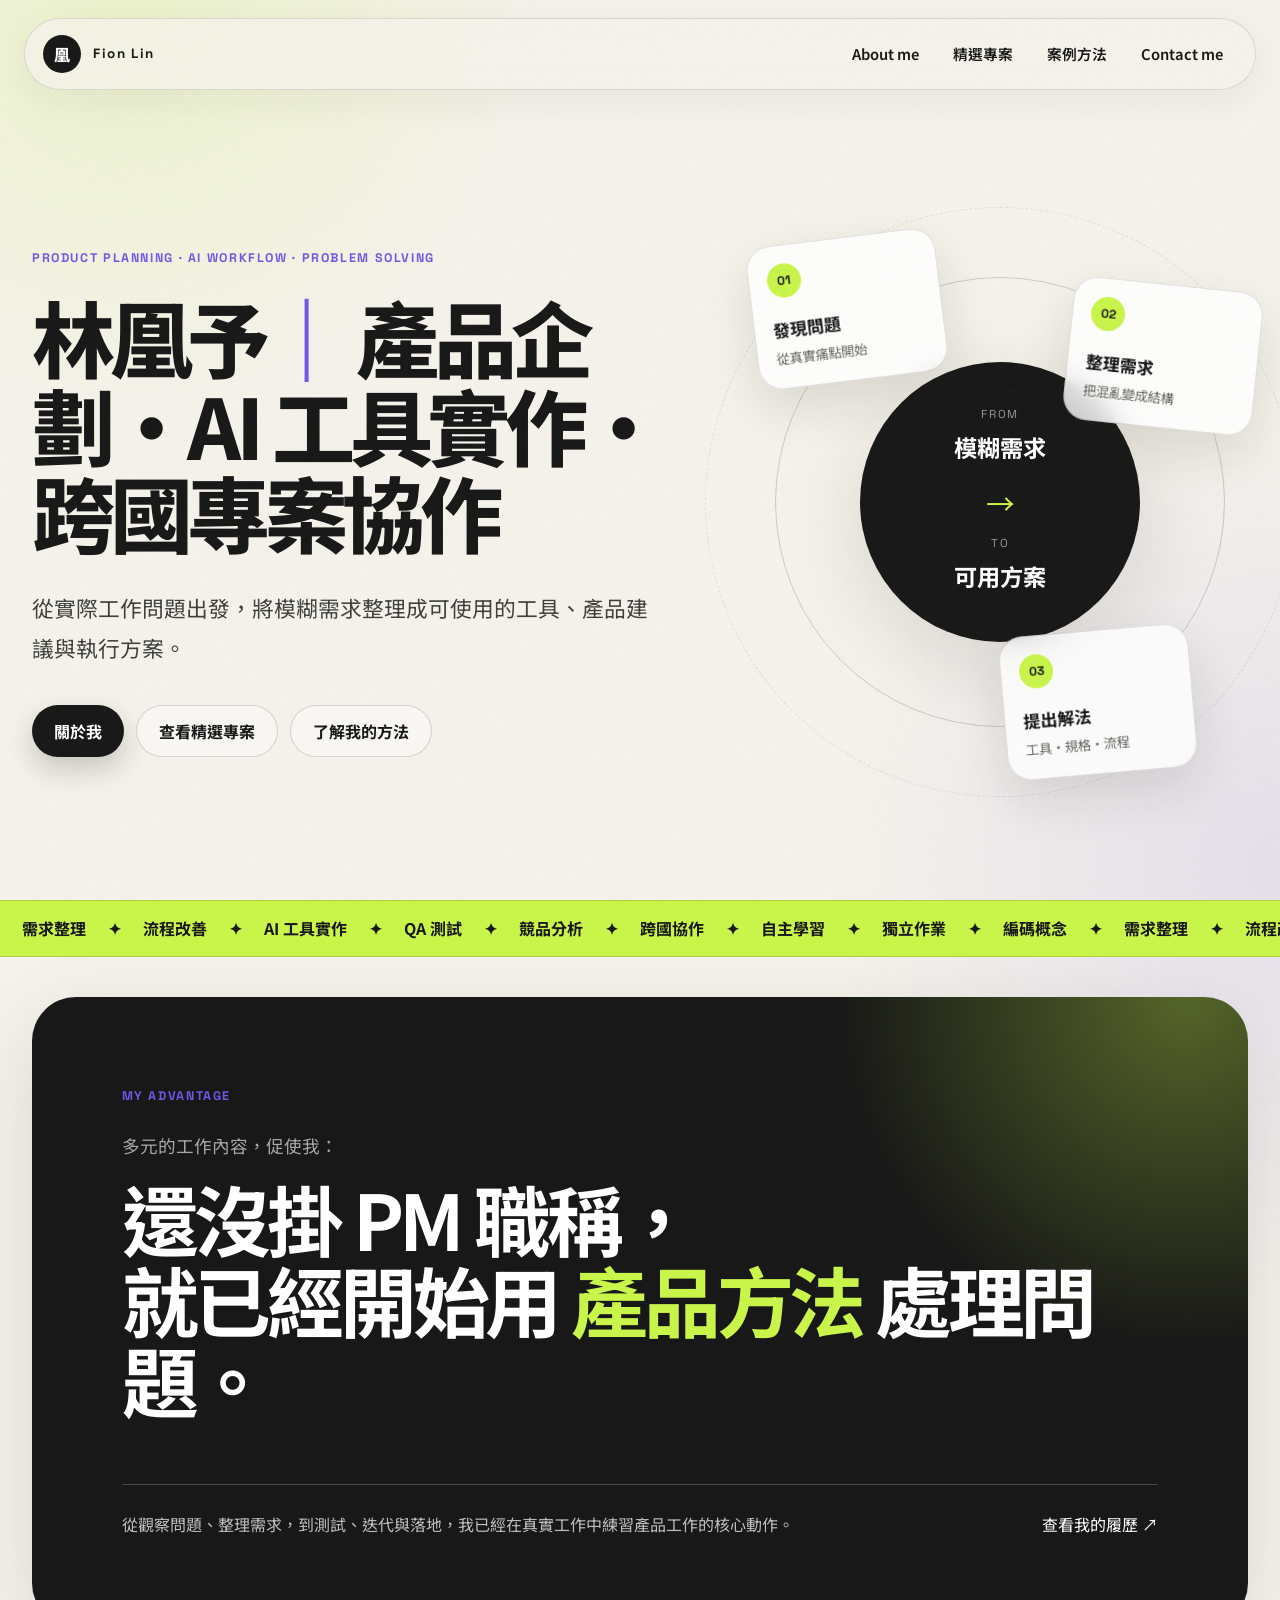
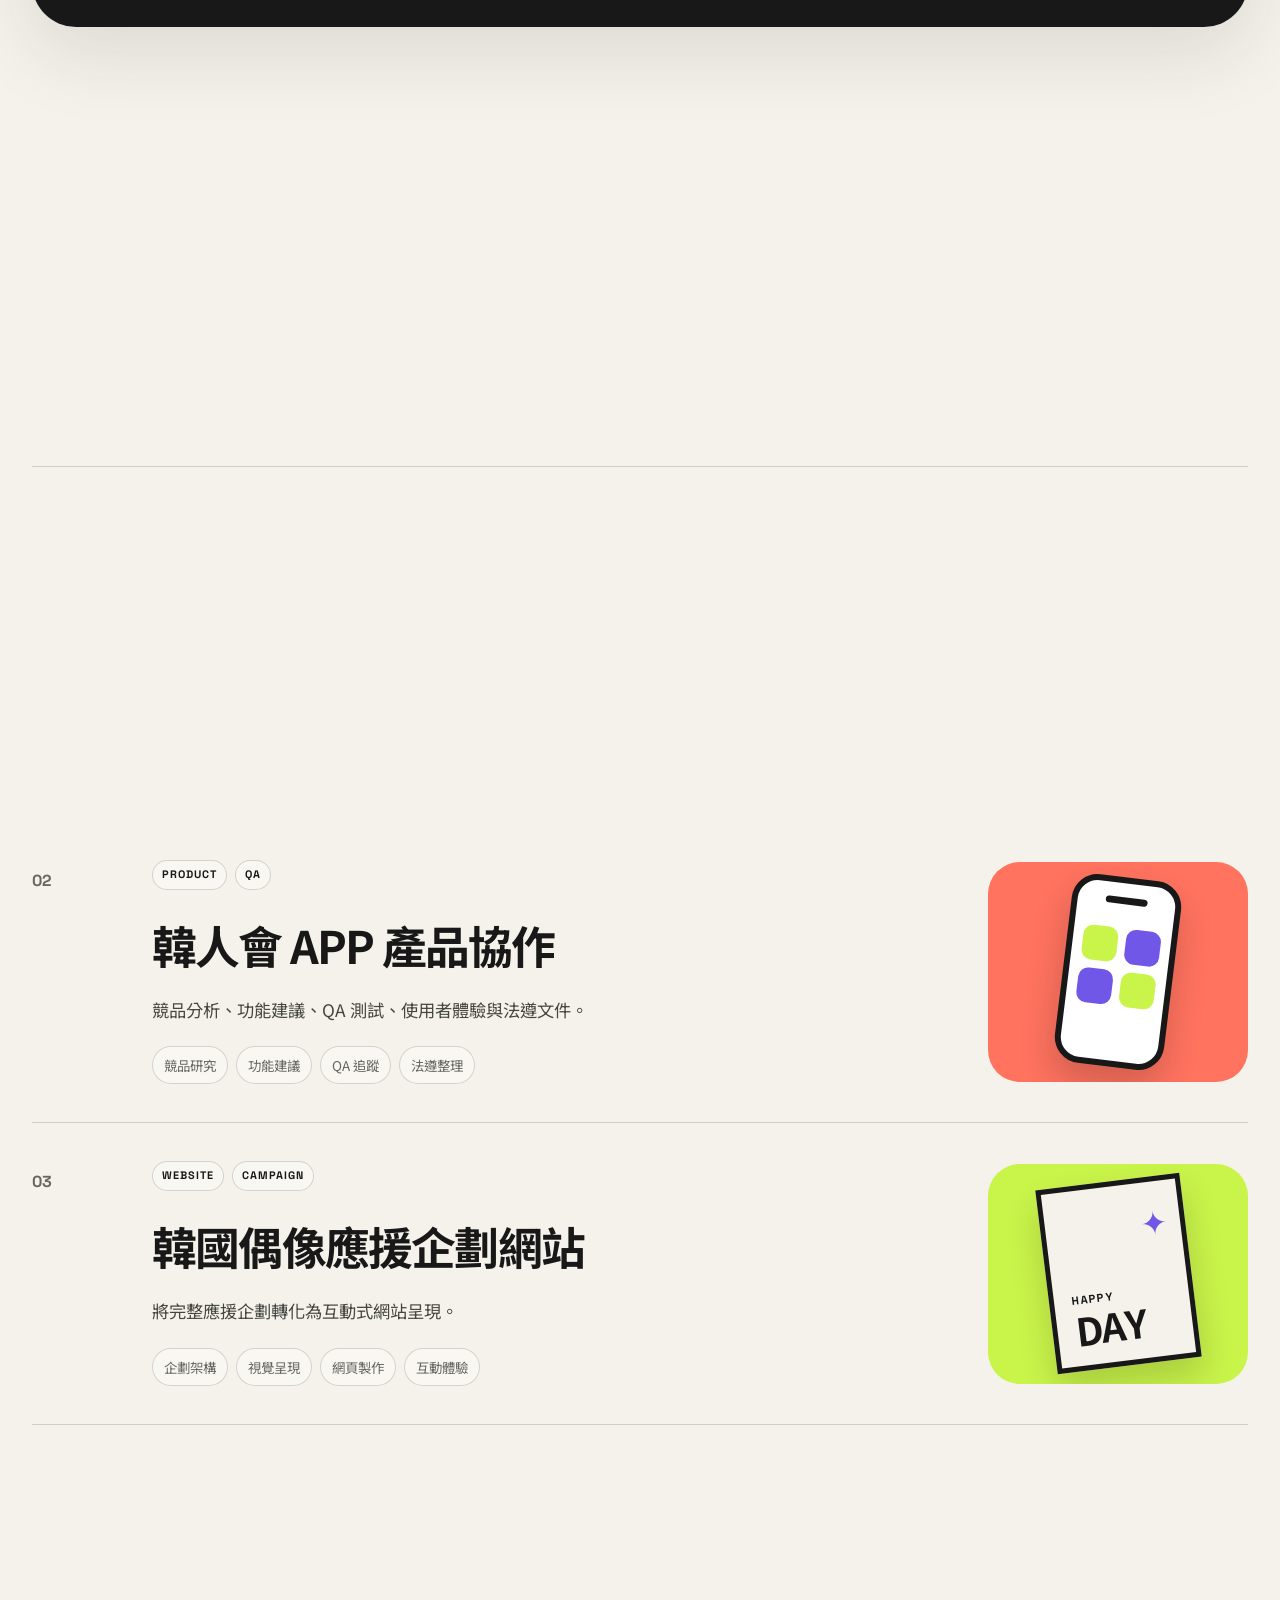
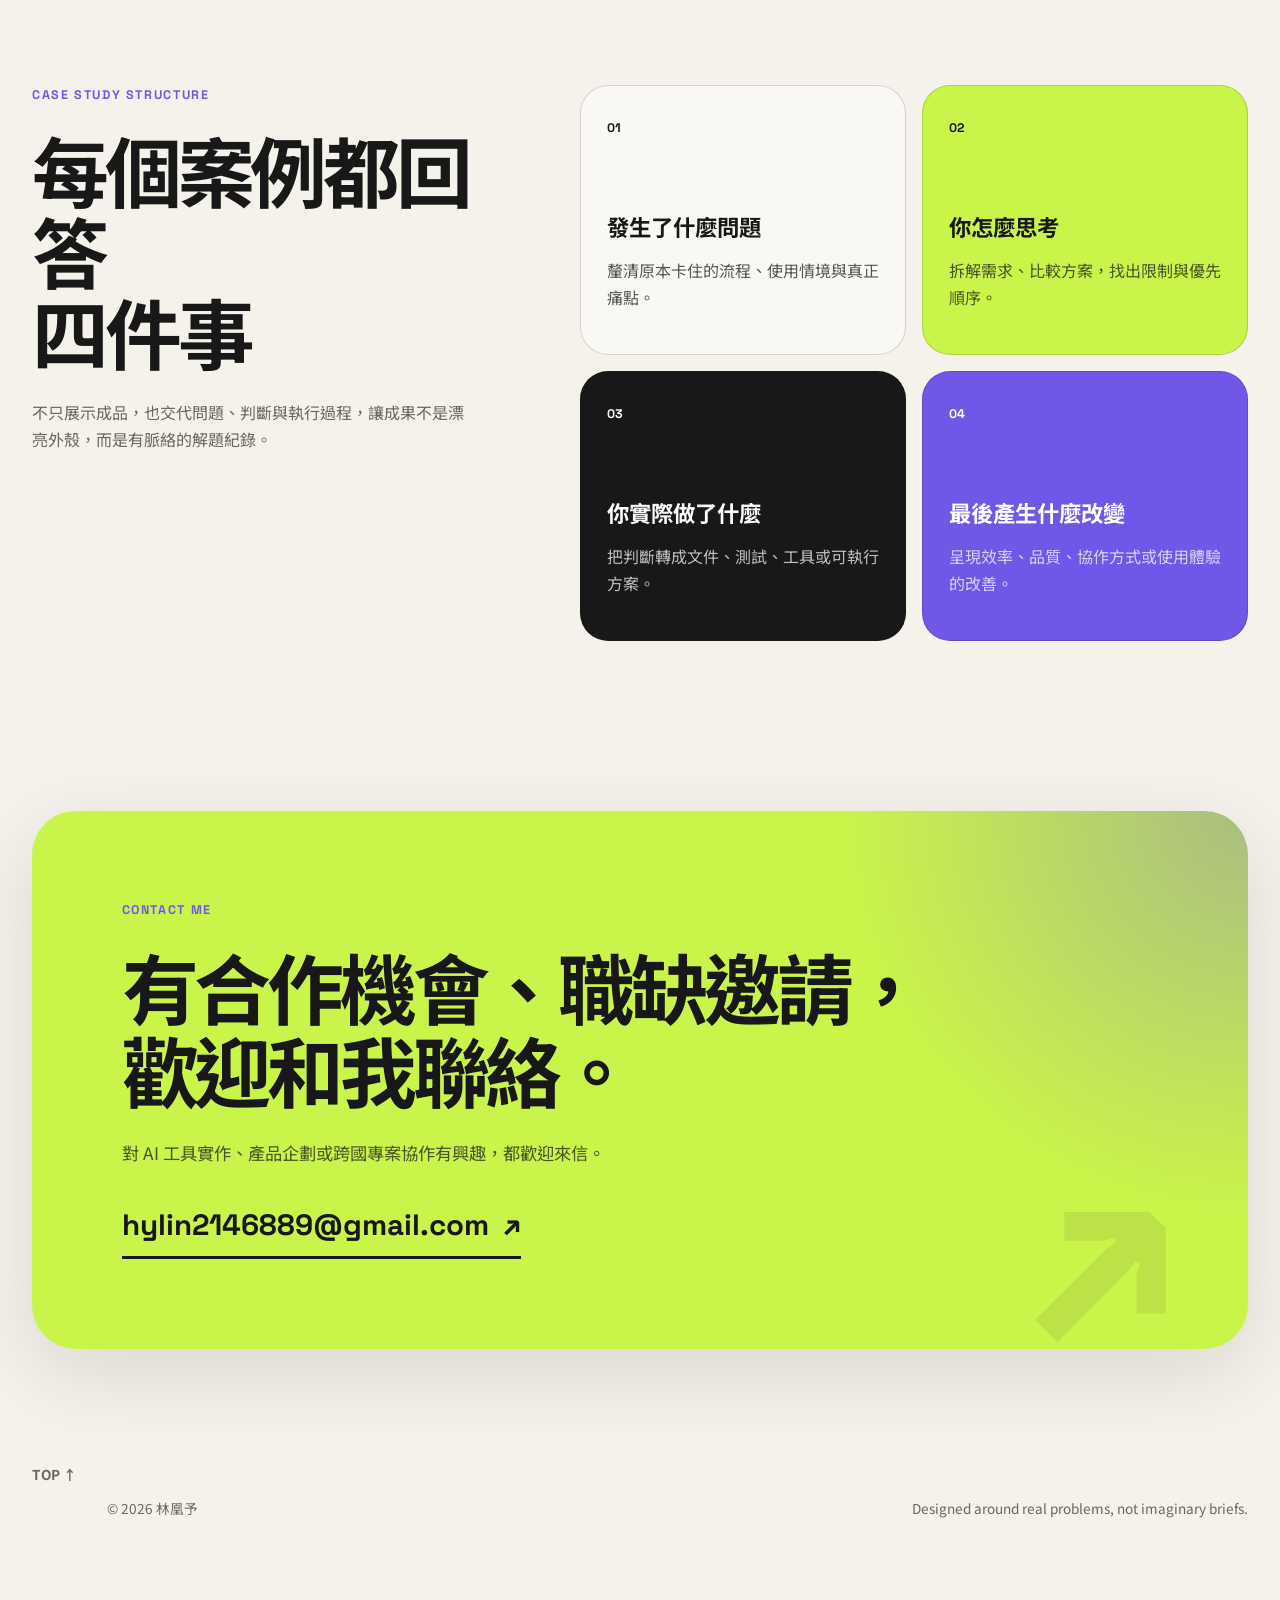
==== index.html @ badfd108 "Update index.html debug" ====
<!DOCTYPE html>
<html lang="zh-Hant">
<head>
  <meta charset="UTF-8" />
  <meta name="viewport" content="width=device-width, initial-scale=1.0" />
  <meta name="description" content="林凰予的產品企劃、AI 工具實作與跨國專案協作作品集。" />
  <title>林凰予｜產品企劃・AI 工具實作・跨國專案協作</title>
  <link rel="preconnect" href="https://fonts.googleapis.com">
  <link rel="preconnect" href="https://fonts.gstatic.com" crossorigin>
  <link href="https://fonts.googleapis.com/css2?family=Noto+Sans+TC:wght@400;500;600;700;800&family=Space+Grotesk:wght@500;600;700&display=swap" rel="stylesheet">
  <link rel="stylesheet" href="styles.css" />
</head>
<body>
  <div class="noise" aria-hidden="true"></div>

  <header class="site-header">
    <a class="brand" href="#top" aria-label="回到首頁">
      <span class="brand-mark">凰</span>
      <span class="brand-name">Fion Lin</span>
    </a>

    <button class="menu-toggle" type="button" aria-label="開啟導覽選單" aria-expanded="false">
      <span></span>
      <span></span>
    </button>

    <nav class="site-nav" aria-label="主要導覽">
      <a href="#introduce">About me</a>
      <a href="#projects">精選專案</a>
      <a href="#method">案例方法</a>
      <a href="#contact">Contact me</a>
  
    </nav>
  </header>

  <main id="top">
    <section class="hero">
      <div class="hero-copy">
        <p class="eyebrow">PRODUCT PLANNING · AI WORKFLOW · PROBLEM SOLVING</p>

        <h1>
          林凰予<span class="slash">｜</span><br class="mobile-break">
          產品企劃・AI 工具實作・<br>
          跨國專案協作
        </h1>

        <p class="hero-lead">
          從實際工作問題出發，將模糊需求整理成可使用的工具、產品建議與執行方案。
        </p>

        <div class="hero-actions">
          <a class="button button-primary" href="#introduce">關於我</a>
          <a class="button button-ghost" href="#projects">查看精選專案</a>
          <a class="button button-ghost" href="#method">了解我的方法</a>
        </div>
      </div>

      <div class="hero-visual" aria-hidden="true">
        <div class="orbit orbit-one"></div>
        <div class="orbit orbit-two"></div>

        <div class="floating-card card-problem">
          <span class="card-index">01</span>
          <strong>發現問題</strong>
          <small>從真實痛點開始</small>
        </div>

        <div class="floating-card card-clarify">
          <span class="card-index">02</span>
          <strong>整理需求</strong>
          <small>把混亂變成結構</small>
        </div>

        <div class="floating-card card-build">
          <span class="card-index">03</span>
          <strong>提出解法</strong>
          <small>工具・規格・流程</small>
        </div>

        <div class="visual-core">
          <span>FROM</span>
          <b>模糊需求</b>
          <i>→</i>
          <span>TO</span>
          <b>可用方案</b>
        </div>
      </div>
    </section>

    <section class="marquee" aria-label="能力標籤">
      <div class="marquee-track">
        <span>需求整理</span><i>✦</i>
        <span>流程改善</span><i>✦</i>
        <span>AI 工具實作</span><i>✦</i>
        <span>QA 測試</span><i>✦</i>
        <span>競品分析</span><i>✦</i>
        <span>跨國協作</span><i>✦</i>
        <span>自主學習</span><i>✦</i>
        <span>獨立作業</span><i>✦</i>
        <span>編碼概念</span><i>✦</i>
        <span>需求整理</span><i>✦</i>
        <span>流程改善</span><i>✦</i>
        <span>AI 工具實作</span><i>✦</i>
        <span>QA 測試</span><i>✦</i>
        <span>競品分析</span><i>✦</i>
        <span>跨國協作</span><i>✦</i>
        <span>自主學習</span><i>✦</i>
        <span>獨立作業</span><i>✦</i>
        <span>AI 協作開發</span><i>✦</i>
      </div>
    </section>


    <section class="section strength-section" id="introduce">
      <div class="strength-card">
        <p class="eyebrow">MY ADVANTAGE</p>
        <p class="strength-kicker">多元的工作內容，促使我：</p>
        <h2>
          還沒掛 PM 職稱，<br>
          就已經開始用
          <span>產品方法</span>
          處理問題。
        </h2>

        <div class="strength-footer">
          <p>
            從觀察問題、整理需求，到測試、迭代與落地，我已經在真實工作中練習產品工作的核心動作。
          </p>

<a class="resume-link" href="resume.html">
  查看我的履歷 ↗
</a>
          
        </div>
      </div>
    </section>
  </main>

    
    <section class="section projects-section" id="projects">
      <div class="section-heading">
        <div>
          <p class="eyebrow">SELECTED PROJECTS</p>
          <h2>精選專案</h2>
        </div>
        <p class="section-intro">
          三個專案，分別從工作流程、產品協作與企劃呈現切入。
        </p>
      </div>

      <div class="project-list">
        <article class="project-card">
          <div class="project-number">01</div>
          <div class="project-content">
            <div class="project-labels">
              <span>AI TOOL</span>
              <span>WORKFLOW</span>
            </div>
            <h3>AI 名片管家</h3>
            <p>從每日名片建檔痛點出發，製作批次輸入與資料下載工具。</p>
            <div class="project-details">
              <span>多語欄位整理</span>
              <span>批次輸入</span>
              <span>CSV 下載</span>
              <span>操作流程優化</span>
            </div>

            <a class="project-case-link" href="project-ai-business-card.html">
  查看完整案例 ↗
</a>
            
          </div>
          <div class="project-icon" aria-hidden="true">
            <div class="mini-table">
              <span></span><span></span><span></span>
              <b></b><b></b><b></b>
              <b></b><b></b><b></b>
            </div>
          </div>
        </article>

        <article class="project-card">
          <div class="project-number">02</div>
          <div class="project-content">
            <div class="project-labels">
              <span>PRODUCT</span>
              <span>QA</span>
            </div>
            <h3>韓人會 APP 產品協作</h3>
            <p>競品分析、功能建議、QA 測試、使用者體驗與法遵文件。</p>
            <div class="project-details">
              <span>競品研究</span>
              <span>功能建議</span>
              <span>QA 追蹤</span>
              <span>法遵整理</span>
            </div>
          </div>
          <div class="project-icon phone-icon" aria-hidden="true">
            <div class="phone-shell">
              <div class="phone-notch"></div>
              <div class="phone-grid">
                <i></i><i></i><i></i><i></i>
              </div>
            </div>
          </div>
        </article>

        <article class="project-card">
          <div class="project-number">03</div>
          <div class="project-content">
            <div class="project-labels">
              <span>WEBSITE</span>
              <span>CAMPAIGN</span>
            </div>
            <h3>韓國偶像應援企劃網站</h3>
            <p>將完整應援企劃轉化為互動式網站呈現。</p>
            <div class="project-details">
              <span>企劃架構</span>
              <span>視覺呈現</span>
              <span>網頁製作</span>
              <span>互動體驗</span>
            </div>
          </div>
          <div class="project-icon poster-icon" aria-hidden="true">
            <div class="poster">
              <span>HAPPY</span>
              <strong>DAY</strong>
              <i>✦</i>
            </div>
          </div>
        </article>
      </div>
    </section>

    <section class="section method-section" id="method">
      <div class="method-copy">
        <p class="eyebrow">CASE STUDY STRUCTURE</p>
        <h2>每個案例都回答<br>四件事</h2>
        <p>
          不只展示成品，也交代問題、判斷與執行過程，讓成果不是漂亮外殼，而是有脈絡的解題紀錄。
        </p>
      </div>

      <ol class="method-grid">
        <li>
          <span>01</span>
          <h3>發生了什麼問題</h3>
          <p>釐清原本卡住的流程、使用情境與真正痛點。</p>
        </li>
        <li>
          <span>02</span>
          <h3>你怎麼思考</h3>
          <p>拆解需求、比較方案，找出限制與優先順序。</p>
        </li>
        <li>
          <span>03</span>
          <h3>你實際做了什麼</h3>
          <p>把判斷轉成文件、測試、工具或可執行方案。</p>
        </li>
        <li>
          <span>04</span>
          <h3>最後產生什麼改變</h3>
          <p>呈現效率、品質、協作方式或使用體驗的改善。</p>
        </li>
      </ol>
      
    </section>

    <section class="section contact-section" id="contact">
      <div class="contact-card">
        <p class="eyebrow">CONTACT ME</p>

        <h2>
          有合作機會、職缺邀請，<br>
          歡迎和我聯絡。
        </h2>

        <p class="contact-text">
          對 AI 工具實作、產品企劃或跨國專案協作有興趣，都歡迎來信。
        </p>

        <a
          class="contact-mail"
          href="mailto:hylin2146889@gmail.com?subject=作品集聯絡｜林凰予"
        >
          hylin2146889@gmail.com
          <span>↗</span>
        </a>
      </div>
    </section>

  <footer>
      
       <a href="#top" class="back-top">TOP ↑</a>
      
    </section>

  <footer>
    <span>© 2026 林凰予</span>
    <span>Designed around real problems, not imaginary briefs.</span>
  </footer>

  <script src="script.js"></script>
</body>
</html>
---- styles.css ----
:root {
  --ink: #171817;
  --paper: #f5f2eb;
  --paper-strong: #ece7dd;
  --lime: #c9f44a;
  --violet: #7157e8;
  --coral: #ff735f;
  --line: rgba(23, 24, 23, 0.16);
  --muted: #666760;
  --shadow: 0 24px 80px rgba(34, 30, 22, 0.12);
}

* {
  box-sizing: border-box;
}

html {
  scroll-behavior: smooth;
}

body {
  margin: 0;
  overflow-x: hidden;
  color: var(--ink);
  background:
    radial-gradient(circle at 10% 0%, rgba(201, 244, 74, 0.2), transparent 26rem),
    radial-gradient(circle at 100% 18%, rgba(113, 87, 232, 0.12), transparent 28rem),
    var(--paper);
  font-family: "Noto Sans TC", sans-serif;
  line-height: 1.65;
}

body.menu-open {
  overflow: hidden;
}

a {
  color: inherit;
  text-decoration: none;
}

button {
  color: inherit;
  font: inherit;
}

.noise {
  position: fixed;
  inset: 0;
  z-index: 99;
  pointer-events: none;
  opacity: 0.035;
  background-image: url("data:image/svg+xml,%3Csvg viewBox='0 0 180 180' xmlns='http://www.w3.org/2000/svg'%3E%3Cfilter id='n'%3E%3CfeTurbulence type='fractalNoise' baseFrequency='.9' numOctaves='4' stitchTiles='stitch'/%3E%3C/filter%3E%3Crect width='100%25' height='100%25' filter='url(%23n)' opacity='.7'/%3E%3C/svg%3E");
}

.site-header {
  position: sticky;
  top: 0;
  z-index: 20;
  display: flex;
  align-items: center;
  justify-content: space-between;
  width: min(1380px, calc(100% - 48px));
  margin: 18px auto 0;
  padding: 14px 18px;
  border: 1px solid rgba(23, 24, 23, 0.12);
  border-radius: 999px;
  background: rgba(245, 242, 235, 0.78);
  backdrop-filter: blur(18px);
  box-shadow: 0 10px 40px rgba(35, 31, 22, 0.06);
}

.brand {
  display: flex;
  align-items: center;
  gap: 12px;
}

.brand-mark {
  display: grid;
  width: 38px;
  height: 38px;
  place-items: center;
  border-radius: 50%;
  background: var(--ink);
  color: white;
  font-weight: 800;
}

.brand-name {
  font-family: "Space Grotesk", sans-serif;
  font-size: 0.84rem;
  font-weight: 700;
  letter-spacing: 0.12em;
}

.site-nav {
  display: flex;
  gap: 6px;
}

.site-nav a {
  padding: 9px 14px;
  border-radius: 999px;
  font-size: 0.92rem;
  font-weight: 600;
  transition: 0.25s ease;
}

.site-nav a:hover {
  background: var(--ink);
  color: white;
}

.menu-toggle {
  display: none;
}

.hero {
  display: grid;
  grid-template-columns: minmax(0, 1.12fr) minmax(390px, 0.88fr);
  gap: clamp(48px, 7vw, 120px);
  align-items: center;
  min-height: calc(100vh - 90px);
  width: min(1380px, calc(100% - 64px));
  margin: 0 auto;
  padding: 100px 0 86px;
}

.eyebrow {
  margin: 0 0 24px;
  color: var(--violet);
  font-family: "Space Grotesk", sans-serif;
  font-size: 0.78rem;
  font-weight: 700;
  letter-spacing: 0.13em;
}

.hero h1 {
  max-width: 900px;
  margin: 0;
  font-size: clamp(3.2rem, 6.5vw, 7.4rem);
  font-weight: 800;
  letter-spacing: -0.065em;
  line-height: 1.05;
}

.slash {
  color: var(--violet);
}

.mobile-break {
  display: none;
}

.hero-lead {
  max-width: 760px;
  margin: 34px 0 0;
  color: #3f403d;
  font-size: clamp(1.12rem, 1.7vw, 1.48rem);
  line-height: 1.8;
}

.hero-actions {
  display: flex;
  flex-wrap: wrap;
  gap: 12px;
  margin-top: 38px;
}

.button {
  display: inline-flex;
  align-items: center;
  justify-content: center;
  min-height: 52px;
  padding: 0 22px;
  border-radius: 999px;
  font-weight: 700;
  transition: transform 0.22s ease, box-shadow 0.22s ease, background 0.22s ease;
}

.button:hover {
  transform: translateY(-3px);
}

.button-primary {
  background: var(--ink);
  color: white;
  box-shadow: 0 12px 28px rgba(23, 24, 23, 0.2);
}

.button-ghost {
  border: 1px solid var(--line);
  background: rgba(255, 255, 255, 0.42);
}

.hero-visual {
  position: relative;
  min-height: 590px;
}

.visual-core {
  position: absolute;
  top: 50%;
  left: 50%;
  display: flex;
  flex-direction: column;
  align-items: center;
  justify-content: center;
  width: 280px;
  aspect-ratio: 1;
  padding: 30px;
  border-radius: 50%;
  transform: translate(-50%, -50%);
  background: var(--ink);
  color: white;
  box-shadow: var(--shadow);
  text-align: center;
}

.visual-core span {
  color: rgba(255, 255, 255, 0.55);
  font-family: "Space Grotesk", sans-serif;
  font-size: 0.72rem;
  letter-spacing: 0.14em;
}

.visual-core b {
  margin: 4px 0;
  font-size: 1.45rem;
}

.visual-core i {
  margin: 8px 0;
  color: var(--lime);
  font-size: 1.8rem;
  font-style: normal;
}

.orbit {
  position: absolute;
  top: 50%;
  left: 50%;
  border: 1px solid rgba(23, 24, 23, 0.18);
  border-radius: 50%;
  transform: translate(-50%, -50%);
}

.orbit-one {
  width: 450px;
  height: 450px;
}

.orbit-two {
  width: 590px;
  height: 590px;
  border-style: dashed;
  opacity: 0.55;
}

.floating-card {
  position: absolute;
  z-index: 2;
  width: 190px;
  padding: 18px;
  border: 1px solid rgba(23, 24, 23, 0.12);
  border-radius: 24px;
  background: rgba(255, 255, 255, 0.8);
  backdrop-filter: blur(12px);
  box-shadow: 0 20px 50px rgba(30, 26, 20, 0.12);
  animation: float 5s ease-in-out infinite;
}

.floating-card strong,
.floating-card small {
  display: block;
}

.floating-card strong {
  margin-top: 18px;
  font-size: 1.06rem;
}

.floating-card small {
  margin-top: 4px;
  color: var(--muted);
}

.card-index {
  display: grid;
  width: 34px;
  height: 34px;
  place-items: center;
  border-radius: 50%;
  background: var(--lime);
  font-family: "Space Grotesk", sans-serif;
  font-size: 0.76rem;
  font-weight: 700;
}

.card-problem {
  top: 5%;
  left: 0;
  transform: rotate(-7deg);
}

.card-clarify {
  top: 13%;
  right: -2%;
  transform: rotate(6deg);
  animation-delay: -1.6s;
}

.card-build {
  right: 11%;
  bottom: 4%;
  transform: rotate(-5deg);
  animation-delay: -3.1s;
}

@keyframes float {
  0%, 100% { translate: 0 0; }
  50% { translate: 0 -14px; }
}

.marquee {
  overflow: hidden;
  border-top: 1px solid var(--line);
  border-bottom: 1px solid var(--line);
  background: var(--lime);
}

.marquee-track {
  display: flex;
  width: max-content;
  padding: 14px 0;
  animation: marquee 24s linear infinite;
}

.marquee span,
.marquee i {
  white-space: nowrap;
  font-weight: 700;
}

.marquee span {
  margin: 0 22px;
}

.marquee i {
  font-style: normal;
}

@keyframes marquee {
  to { transform: translateX(-50%); }
}

.section {
  width: min(1380px, calc(100% - 64px));
  margin: 0 auto;
  padding: 130px 0;
}

.section-heading {
  display: flex;
  align-items: end;
  justify-content: space-between;
  gap: 40px;
  margin-bottom: 54px;
}

.section-heading h2,
.method-copy h2,
.strength-card h2 {
  margin: 0;
  font-size: clamp(2.8rem, 6vw, 6rem);
  letter-spacing: -0.055em;
  line-height: 1.05;
}

.section-intro {
  max-width: 480px;
  margin: 0;
  color: var(--muted);
  font-size: 1.05rem;
}

.project-list {
  border-top: 1px solid var(--line);
}

.project-card {
  display: grid;
  grid-template-columns: 90px minmax(0, 1fr) 260px;
  gap: 30px;
  align-items: center;
  min-height: 300px;
  padding: 38px 0;
  border-bottom: 1px solid var(--line);
  transition: padding 0.25s ease;
}

.project-card:hover {
  padding-left: 18px;
  padding-right: 18px;
}

.project-number {
  align-self: start;
  padding-top: 8px;
  color: var(--muted);
  font-family: "Space Grotesk", sans-serif;
  font-weight: 700;
}

.project-labels {
  display: flex;
  flex-wrap: wrap;
  gap: 8px;
  margin-bottom: 18px;
}

.project-labels span,
.project-details span {
  border: 1px solid var(--line);
  border-radius: 999px;
  background: rgba(255, 255, 255, 0.38);
}

.project-labels span {
  padding: 5px 9px;
  font-family: "Space Grotesk", sans-serif;
  font-size: 0.68rem;
  font-weight: 700;
  letter-spacing: 0.09em;
}

.project-content h3 {
  margin: 0;
  font-size: clamp(1.8rem, 3.5vw, 3.4rem);
  letter-spacing: -0.04em;
}

.project-content > p {
  max-width: 720px;
  margin: 14px 0 22px;
  color: #454642;
  font-size: 1.08rem;
}

.project-details {
  display: flex;
  flex-wrap: wrap;
  gap: 8px;
}

.project-details span {
  padding: 7px 11px;
  color: var(--muted);
  font-size: 0.84rem;
}

.project-icon {
  display: grid;
  min-height: 220px;
  place-items: center;
  overflow: hidden;
  border-radius: 32px;
  background: var(--violet);
}

.mini-table {
  display: grid;
  grid-template-columns: 0.8fr 1.3fr 1fr;
  gap: 8px;
  width: 78%;
  padding: 18px;
  border-radius: 18px;
  background: white;
  transform: rotate(-5deg);
  box-shadow: 0 18px 35px rgba(0, 0, 0, 0.18);
}

.mini-table span,
.mini-table b {
  display: block;
  height: 13px;
  border-radius: 999px;
}

.mini-table span {
  background: var(--ink);
}

.mini-table b {
  background: var(--paper-strong);
}

.phone-icon {
  background: var(--coral);
}

.phone-shell {
  width: 110px;
  height: 190px;
  padding: 14px 10px;
  border: 6px solid var(--ink);
  border-radius: 26px;
  background: white;
  transform: rotate(7deg);
  box-shadow: 0 18px 35px rgba(0, 0, 0, 0.18);
}

.phone-notch {
  width: 42px;
  height: 7px;
  margin: 0 auto 24px;
  border-radius: 999px;
  background: var(--ink);
}

.phone-grid {
  display: grid;
  grid-template-columns: repeat(2, 1fr);
  gap: 8px;
}

.phone-grid i {
  display: block;
  aspect-ratio: 1;
  border-radius: 10px;
  background: var(--lime);
}

.phone-grid i:nth-child(2),
.phone-grid i:nth-child(3) {
  background: var(--violet);
}

.poster-icon {
  background: var(--lime);
}

.poster {
  position: relative;
  display: flex;
  flex-direction: column;
  justify-content: end;
  width: 145px;
  height: 185px;
  padding: 18px;
  border: 5px solid var(--ink);
  background: var(--paper);
  transform: rotate(-7deg);
  box-shadow: 0 18px 35px rgba(0, 0, 0, 0.16);
}

.poster span {
  font-family: "Space Grotesk", sans-serif;
  font-size: 0.7rem;
  font-weight: 700;
  letter-spacing: 0.12em;
}

.poster strong {
  font-size: 2.4rem;
  line-height: 1;
}

.poster i {
  position: absolute;
  top: 13px;
  right: 13px;
  color: var(--violet);
  font-size: 2rem;
  font-style: normal;
}

.method-section {
  display: grid;
  grid-template-columns: 0.8fr 1.2fr;
  gap: clamp(50px, 8vw, 120px);
  align-items: start;
}

.method-copy {
  position: sticky;
  top: 130px;
}

.method-copy > p:last-child {
  max-width: 470px;
  margin-top: 28px;
  color: var(--muted);
}

.method-grid {
  display: grid;
  grid-template-columns: repeat(2, 1fr);
  gap: 16px;
  margin: 0;
  padding: 0;
  list-style: none;
}

.method-grid li {
  min-height: 270px;
  padding: 26px;
  border: 1px solid var(--line);
  border-radius: 28px;
  background: rgba(255, 255, 255, 0.45);
}

.method-grid li:nth-child(2) {
  background: var(--lime);
}

.method-grid li:nth-child(3) {
  background: var(--ink);
  color: white;
}

.method-grid li:nth-child(4) {
  background: var(--violet);
  color: white;
}

.method-grid span {
  font-family: "Space Grotesk", sans-serif;
  font-size: 0.78rem;
  font-weight: 700;
}

.method-grid h3 {
  margin: 70px 0 12px;
  font-size: 1.4rem;
}

.method-grid p {
  margin: 0;
  color: inherit;
  opacity: 0.72;
}

.strength-section {
  padding-top: 40px;
}

.strength-card {
  overflow: hidden;
  padding: clamp(38px, 7vw, 100px);
  border-radius: 44px;
  background:
    radial-gradient(circle at 95% 0%, rgba(201, 244, 74, 0.35), transparent 22rem),
    var(--ink);
  color: white;
  box-shadow: var(--shadow);
}

.strength-kicker {
  margin: 0 0 18px;
  color: rgba(255, 255, 255, 0.62);
  font-size: 1.1rem;
}

.strength-card h2 {
  max-width: 1100px;
}

.strength-card h2 span {
  color: var(--lime);
}

.strength-footer {
  display: flex;
  justify-content: space-between;
  gap: 40px;
  align-items: end;
  margin-top: 64px;
  padding-top: 26px;
  border-top: 1px solid rgba(255, 255, 255, 0.2);
}

.strength-footer p {
  max-width: 690px;
  margin: 0;
  color: rgba(255, 255, 255, 0.72);
}

.back-top {
  flex: none;
  font-weight: 700;
}

footer {
  display: flex;
  justify-content: space-between;
  gap: 30px;
  width: min(1380px, calc(100% - 64px));
  margin: 0 auto;
  padding: 34px 0 50px;
  color: var(--muted);
  font-size: 0.85rem;
}

.reveal {
  opacity: 0;
  transform: translateY(26px);
  transition: opacity 0.7s ease, transform 0.7s ease;
}

.reveal.is-visible {
  opacity: 1;
  transform: translateY(0);
}

@media (max-width: 1080px) {
  .hero {
    grid-template-columns: 1fr;
    padding-top: 90px;
  }

  .hero-copy {
    max-width: 900px;
  }

  .hero-visual {
    width: min(100%, 700px);
    margin: 0 auto;
  }

  .project-card {
    grid-template-columns: 70px minmax(0, 1fr) 220px;
  }

  .method-section {
    grid-template-columns: 1fr;
  }

  .method-copy {
    position: static;
  }
}

@media (max-width: 760px) {
  .site-header {
    width: calc(100% - 24px);
    margin-top: 10px;
  }

  .brand-name {
    display: none;
  }

  .menu-toggle {
    z-index: 23;
    display: grid;
    width: 42px;
    height: 42px;
    place-content: center;
    gap: 6px;
    border: 0;
    border-radius: 50%;
    background: var(--ink);
  }

  .menu-toggle span {
    display: block;
    width: 18px;
    height: 2px;
    background: white;
    transition: 0.25s ease;
  }

  .menu-open .menu-toggle span:first-child {
    transform: translateY(4px) rotate(45deg);
  }

  .menu-open .menu-toggle span:last-child {
    transform: translateY(-4px) rotate(-45deg);
  }

  .site-nav {
    position: fixed;
    inset: 0;
    z-index: 22;
    display: flex;
    flex-direction: column;
    align-items: center;
    justify-content: center;
    gap: 14px;
    background: var(--paper);
    transform: translateY(-105%);
    transition: transform 0.35s ease;
  }

  .menu-open .site-nav {
    transform: translateY(0);
  }

  .site-nav a {
    font-size: 1.5rem;
  }

  .hero,
  .section,
  footer {
    width: calc(100% - 32px);
  }

  .hero {
    min-height: auto;
    padding: 72px 0 58px;
  }

  .hero h1 {
    font-size: clamp(2.65rem, 13vw, 4.3rem);
    line-height: 1.08;
  }

  .mobile-break {
    display: initial;
  }

  .hero-visual {
    min-height: 470px;
    margin-top: 20px;
  }

  .visual-core {
    width: 220px;
  }

  .visual-core b {
    font-size: 1.2rem;
  }

  .orbit-one {
    width: 330px;
    height: 330px;
  }

  .orbit-two {
    width: 430px;
    height: 430px;
  }

  .floating-card {
    width: 150px;
    padding: 14px;
  }

  .card-problem {
    left: -2%;
  }

  .card-clarify {
    right: -2%;
  }

  .card-build {
    right: 2%;
  }

  .section {
    padding: 90px 0;
  }

  .section-heading {
    display: block;
  }

  .section-intro {
    margin-top: 20px;
  }

  .project-card {
    grid-template-columns: 46px 1fr;
    min-height: 0;
    padding: 32px 0;
  }

  .project-icon {
    grid-column: 1 / -1;
    min-height: 180px;
  }

  .project-card:hover {
    padding-left: 0;
    padding-right: 0;
  }

  .method-grid {
    grid-template-columns: 1fr;
  }

  .method-grid li {
    min-height: 230px;
  }

  .method-grid h3 {
    margin-top: 54px;
  }

  .strength-card {
    border-radius: 30px;
  }

  .strength-footer,
  footer {
    flex-direction: column;
    align-items: flex-start;
  }
}

@media (prefers-reduced-motion: reduce) {
  html {
    scroll-behavior: auto;
  }

  *,
  *::before,
  *::after {
    animation-duration: 0.01ms !important;
    animation-iteration-count: 1 !important;
    transition-duration: 0.01ms !important;
  }
}

.project-case-link {
  display: inline-flex;
  margin-top: 22px;
  padding-bottom: 3px;
  border-bottom: 2px solid var(--ink);
  font-weight: 700;
  transition: 0.22s ease;
}

.project-case-link:hover {
  color: var(--violet);
  border-color: var(--violet);
  transform: translateX(4px);
}


.contact-section {
  padding-top: 40px;
  padding-bottom: 80px;
}

.contact-card {
  position: relative;
  overflow: hidden;
  padding: clamp(42px, 7vw, 90px);
  border-radius: 44px;
  background:
    radial-gradient(
      circle at 100% 0%,
      rgba(113, 87, 232, 0.35),
      transparent 25rem
    ),
    var(--lime);
  box-shadow: 0 24px 80px rgba(34, 30, 22, 0.12);
}

.contact-card::after {
  content: "↗";
  position: absolute;
  right: clamp(20px, 5vw, 70px);
  bottom: -30px;
  color: rgba(23, 24, 23, 0.08);
  font-family: "Space Grotesk", sans-serif;
  font-size: clamp(9rem, 20vw, 20rem);
  font-weight: 700;
  line-height: 1;
  pointer-events: none;
}

.contact-card .eyebrow {
  color: var(--violet);
}

.contact-card h2 {
  position: relative;
  z-index: 1;
  max-width: 1000px;
  margin: 0;
  font-size: clamp(2.8rem, 6vw, 6rem);
  letter-spacing: -0.055em;
  line-height: 1.08;
}

.contact-text {
  position: relative;
  z-index: 1;
  max-width: 720px;
  margin: 28px 0 34px;
  color: rgba(23, 24, 23, 0.72);
  font-size: 1.08rem;
}

.contact-mail {
  position: relative;
  z-index: 1;
  display: inline-flex;
  align-items: center;
  gap: 14px;
  padding-bottom: 6px;
  border-bottom: 3px solid var(--ink);
  font-family: "Space Grotesk", "Noto Sans TC", sans-serif;
  font-size: clamp(1.15rem, 2.3vw, 2rem);
  font-weight: 700;
  transition: 0.22s ease;
}

.contact-mail:hover {
  color: var(--violet);
  border-color: var(--violet);
  transform: translateY(-3px);
}

.contact-mail span {
  transition: transform 0.22s ease;
}

.contact-mail:hover span {
  transform: translate(5px, -5px);
}

@media (max-width: 760px) {
  .contact-card {
    border-radius: 30px;
  }

  .contact-card h2 br {
    display: none;
  }

  .contact-mail {
    align-items: flex-start;
    word-break: break-all;
  }
}
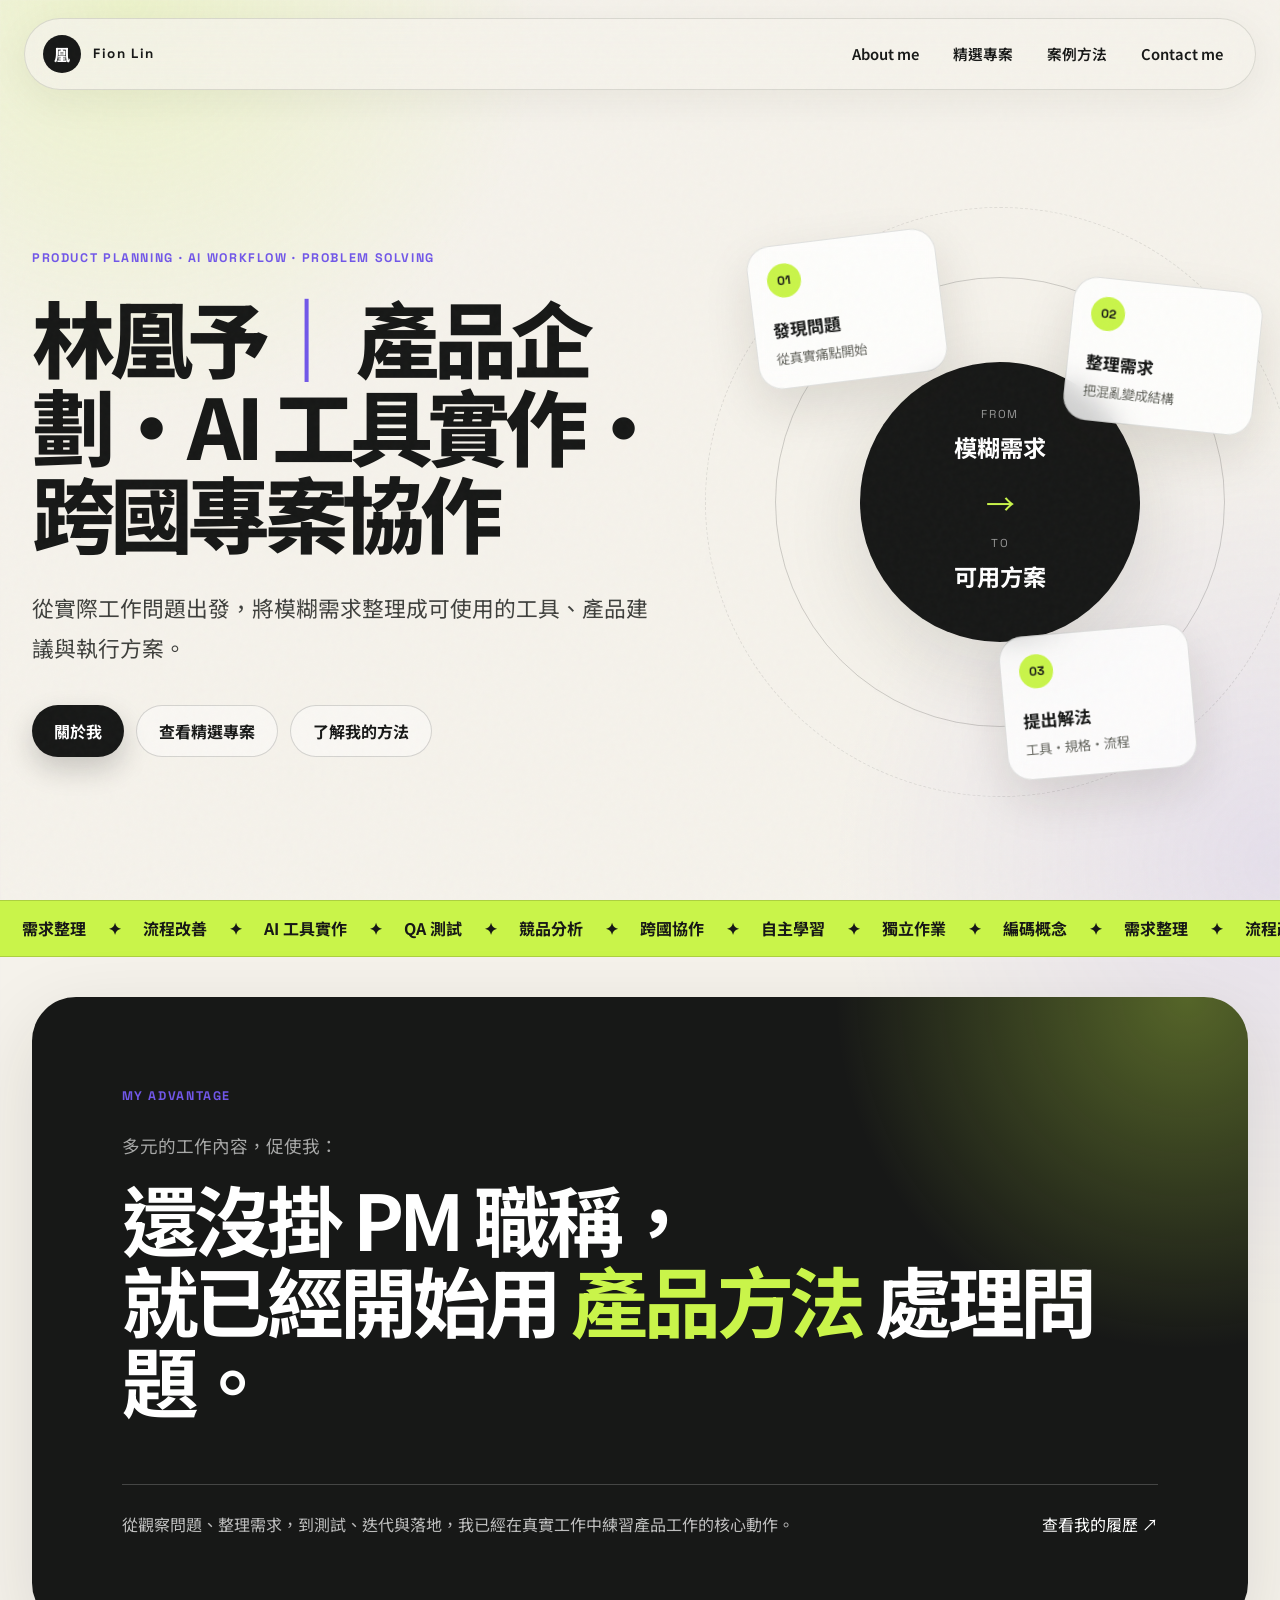
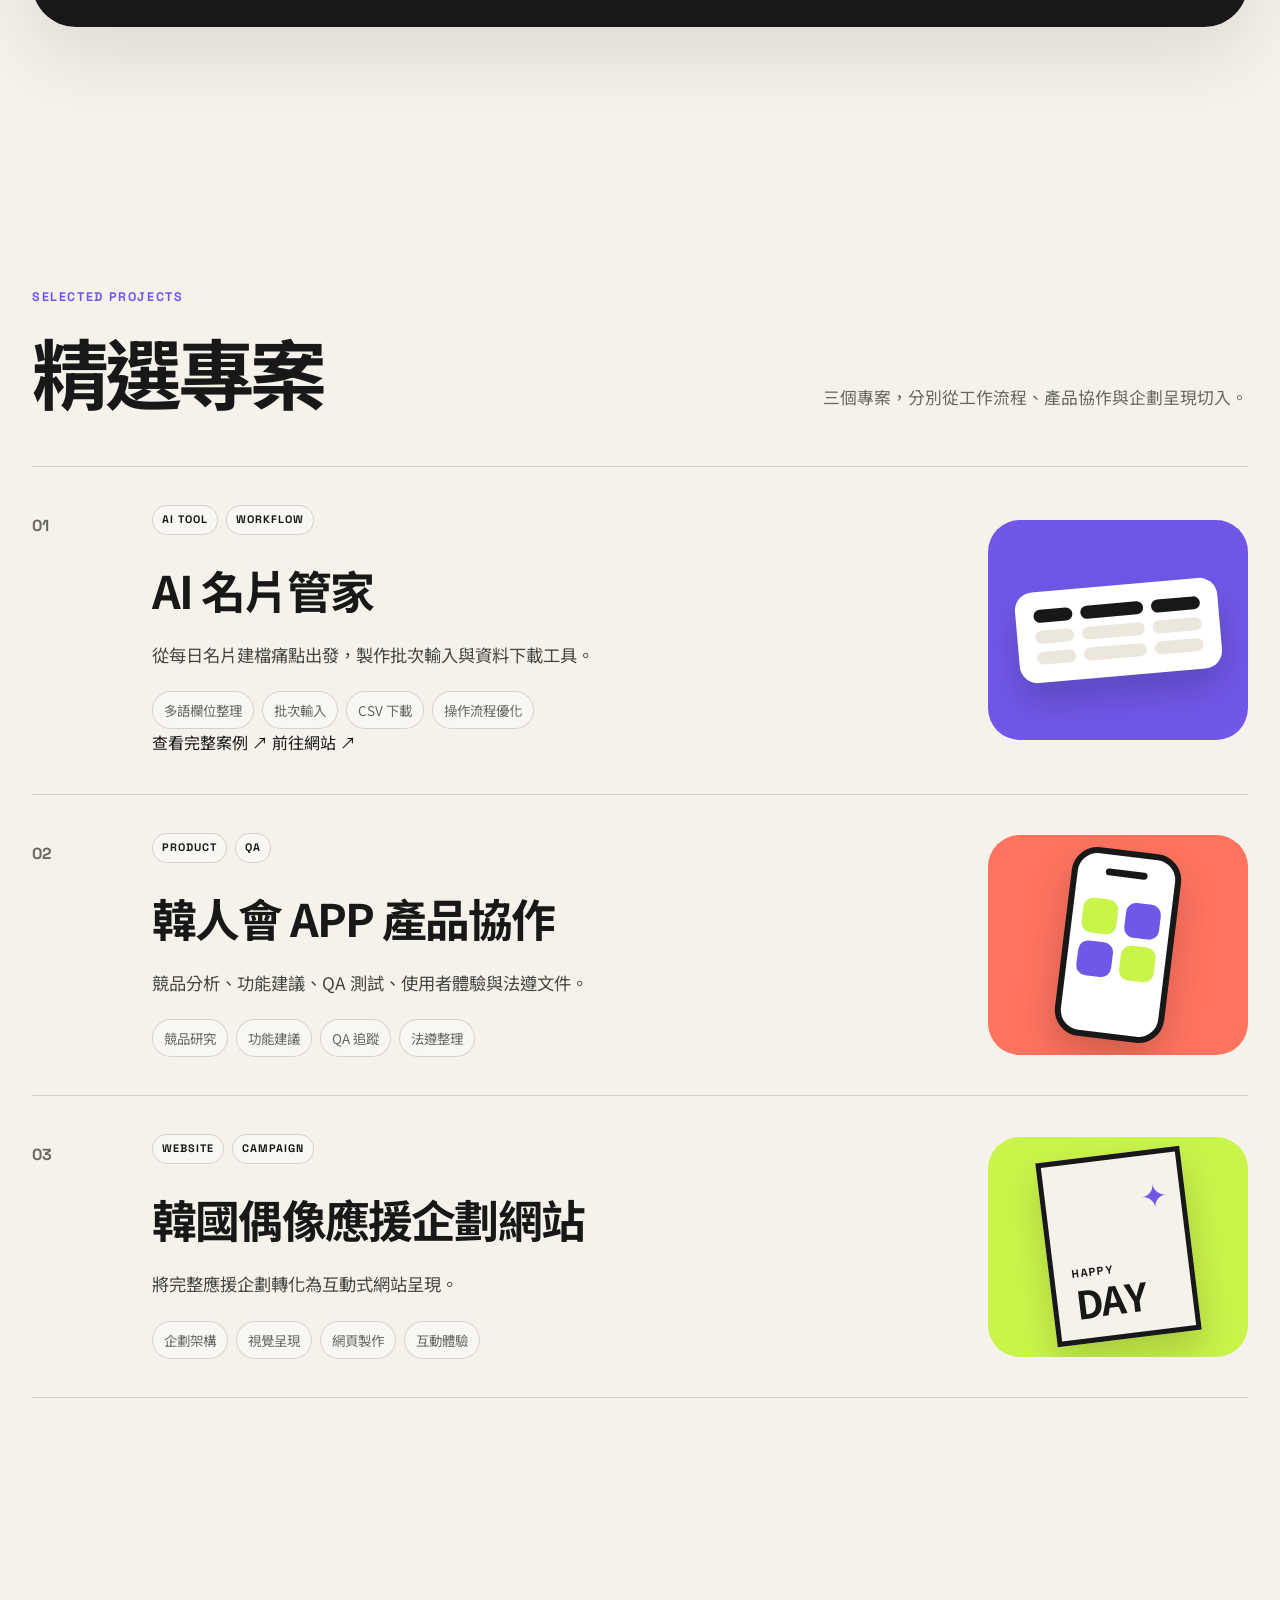
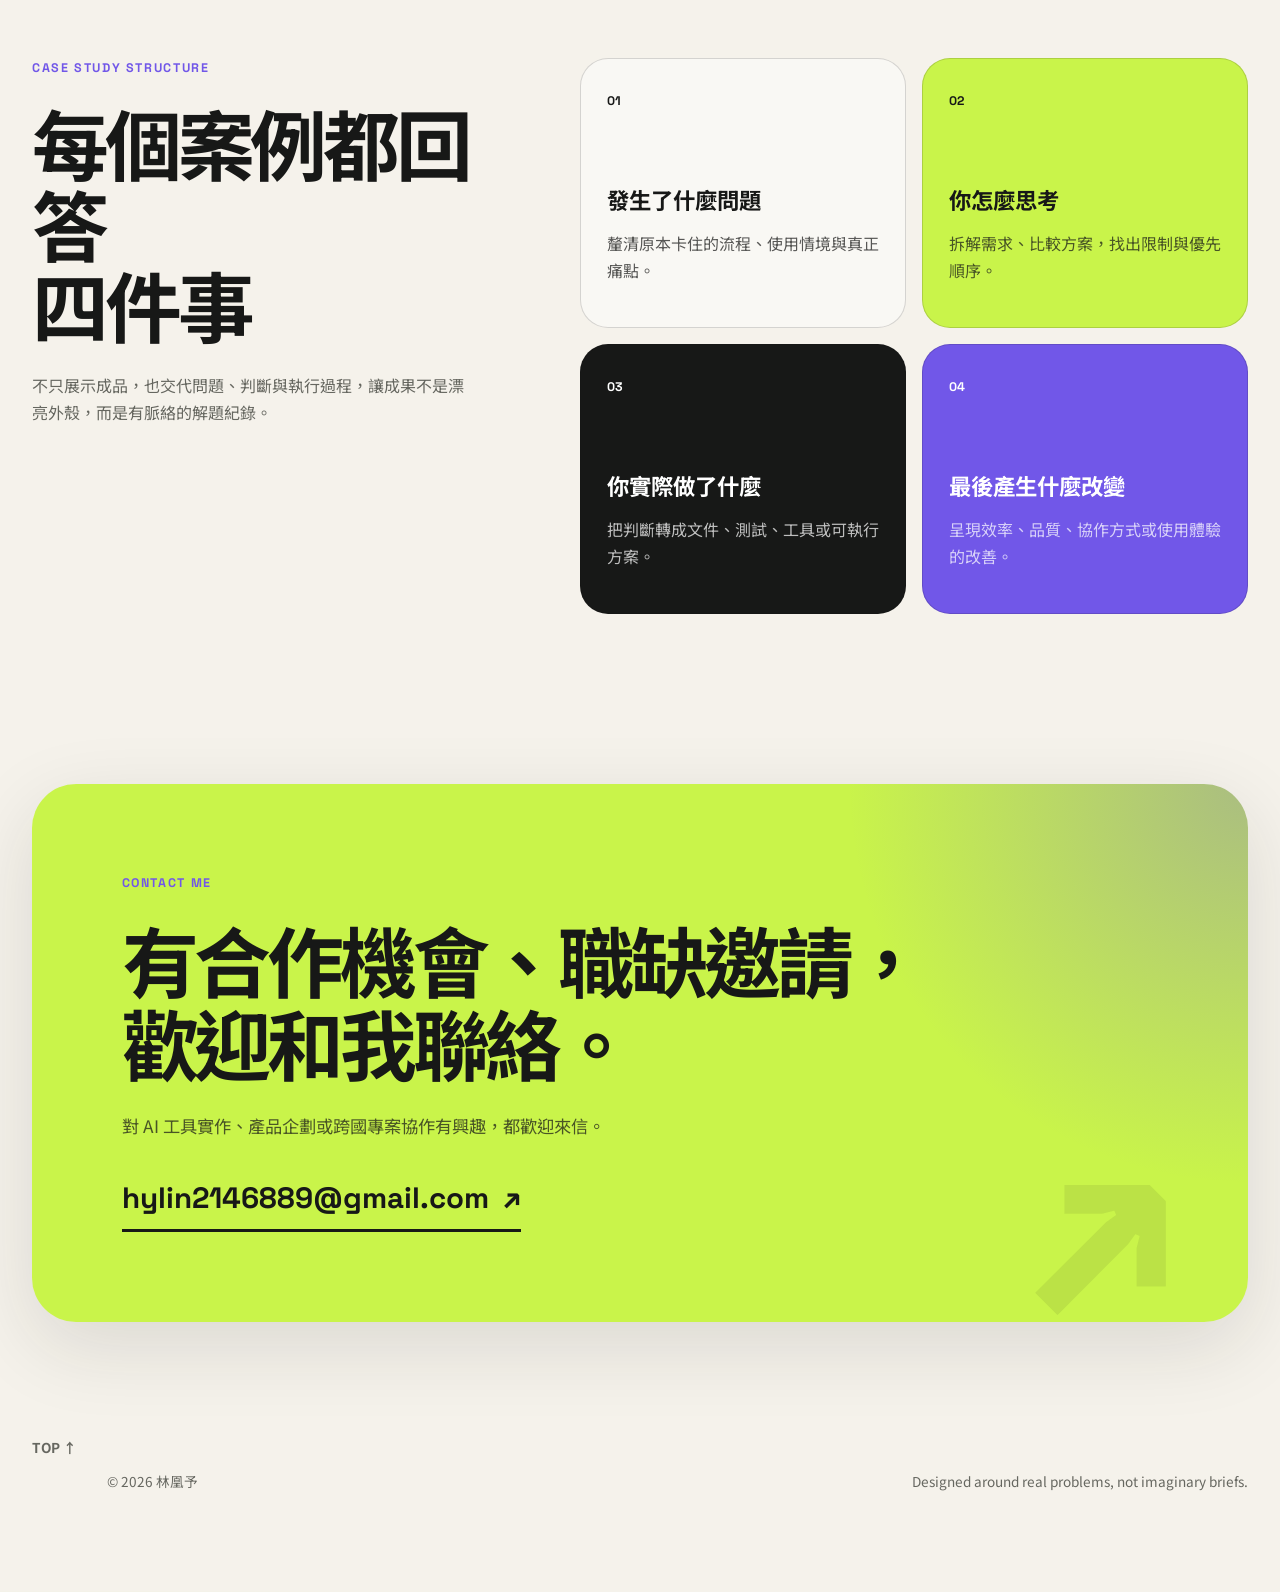
==== commit be409a16: "Update index.html update content&UI" ====
--- a/index.html
+++ b/index.html
@@ -165,9 +165,24 @@
               <span>操作流程優化</span>
             </div>
 
-            <a class="project-case-link" href="project-ai-business-card.html">
-  查看完整案例 ↗
-</a>
+<div class="project-actions">
+  <a
+    class="project-action-link"
+    href="project-ai-business-card.html"
+  >
+    查看完整案例 ↗
+  </a>
+
+  <a
+    class="project-action-link"
+    href="https://bjjp0929.github.io/business-card-ai/"
+    target="_blank"
+    rel="noopener noreferrer"
+  >
+    前往網站 ↗
+  </a>
+</div>
+            
             
           </div>
           <div class="project-icon" aria-hidden="true">
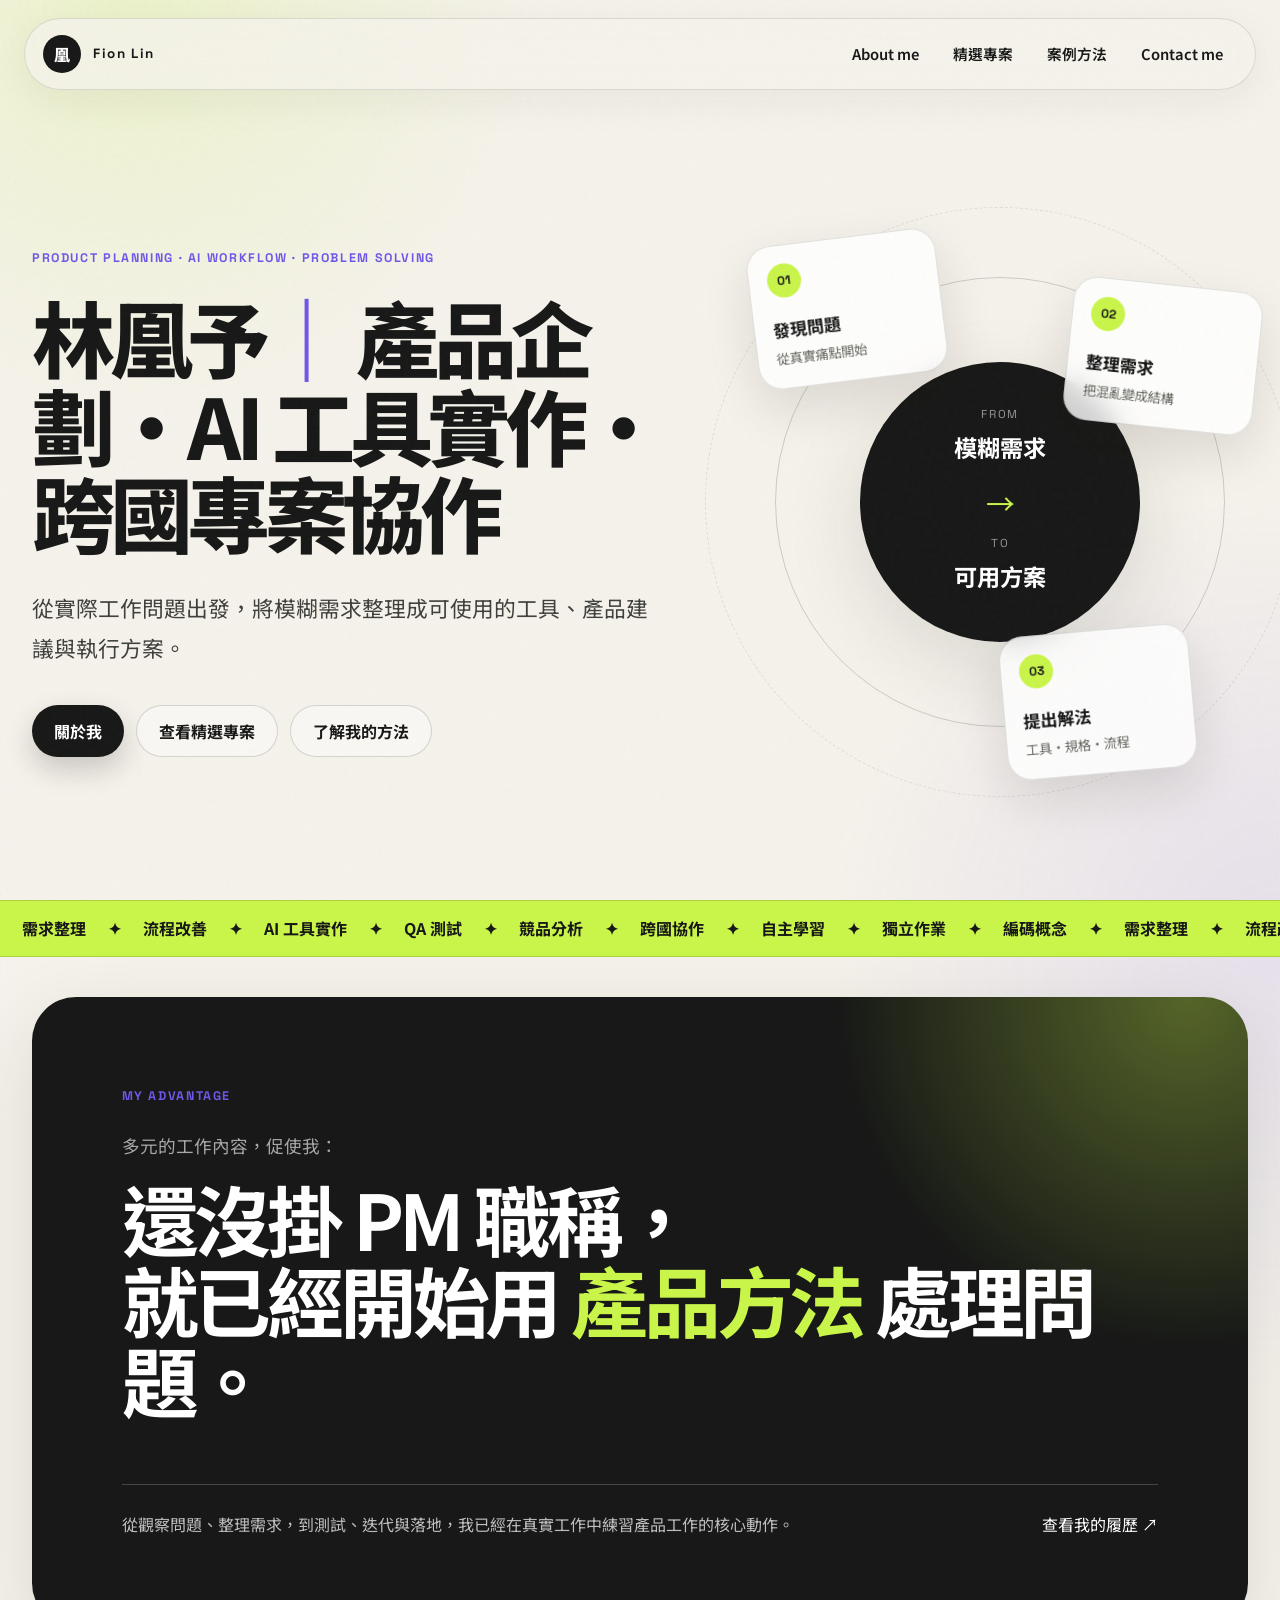
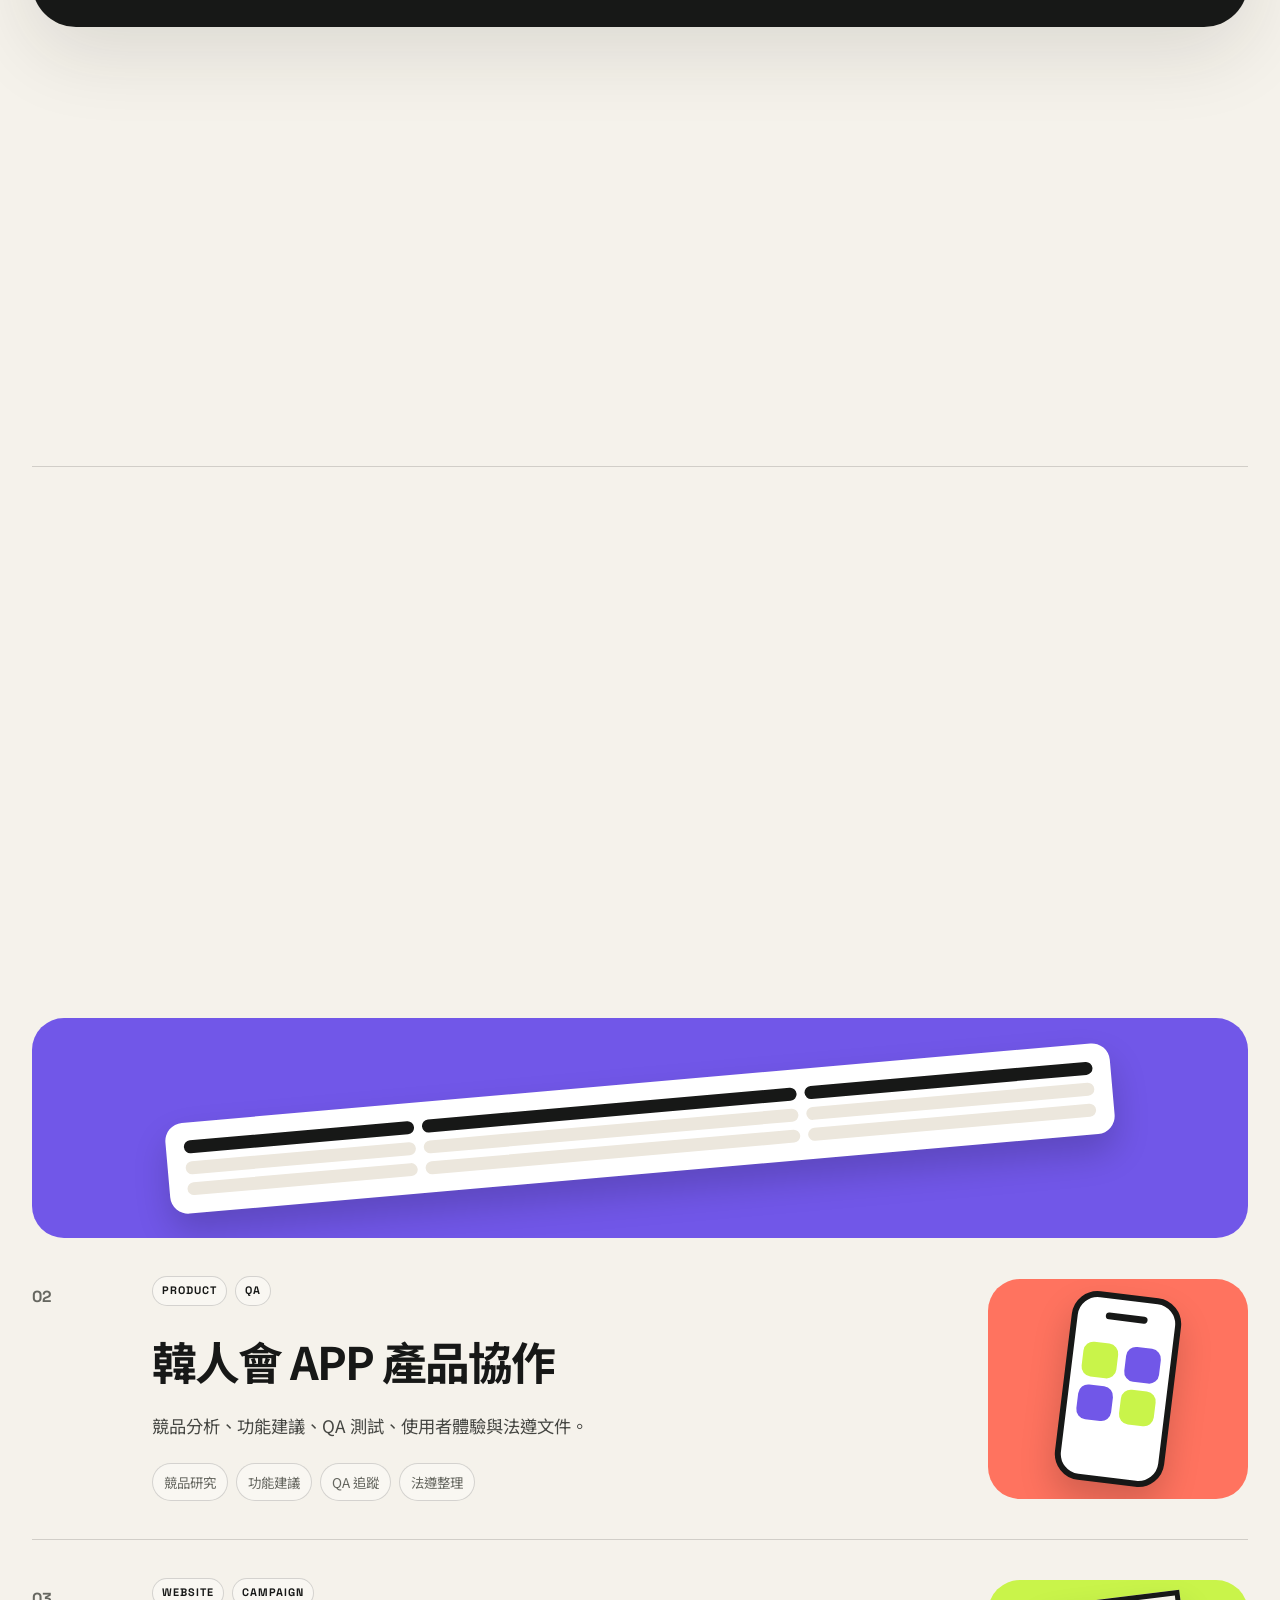
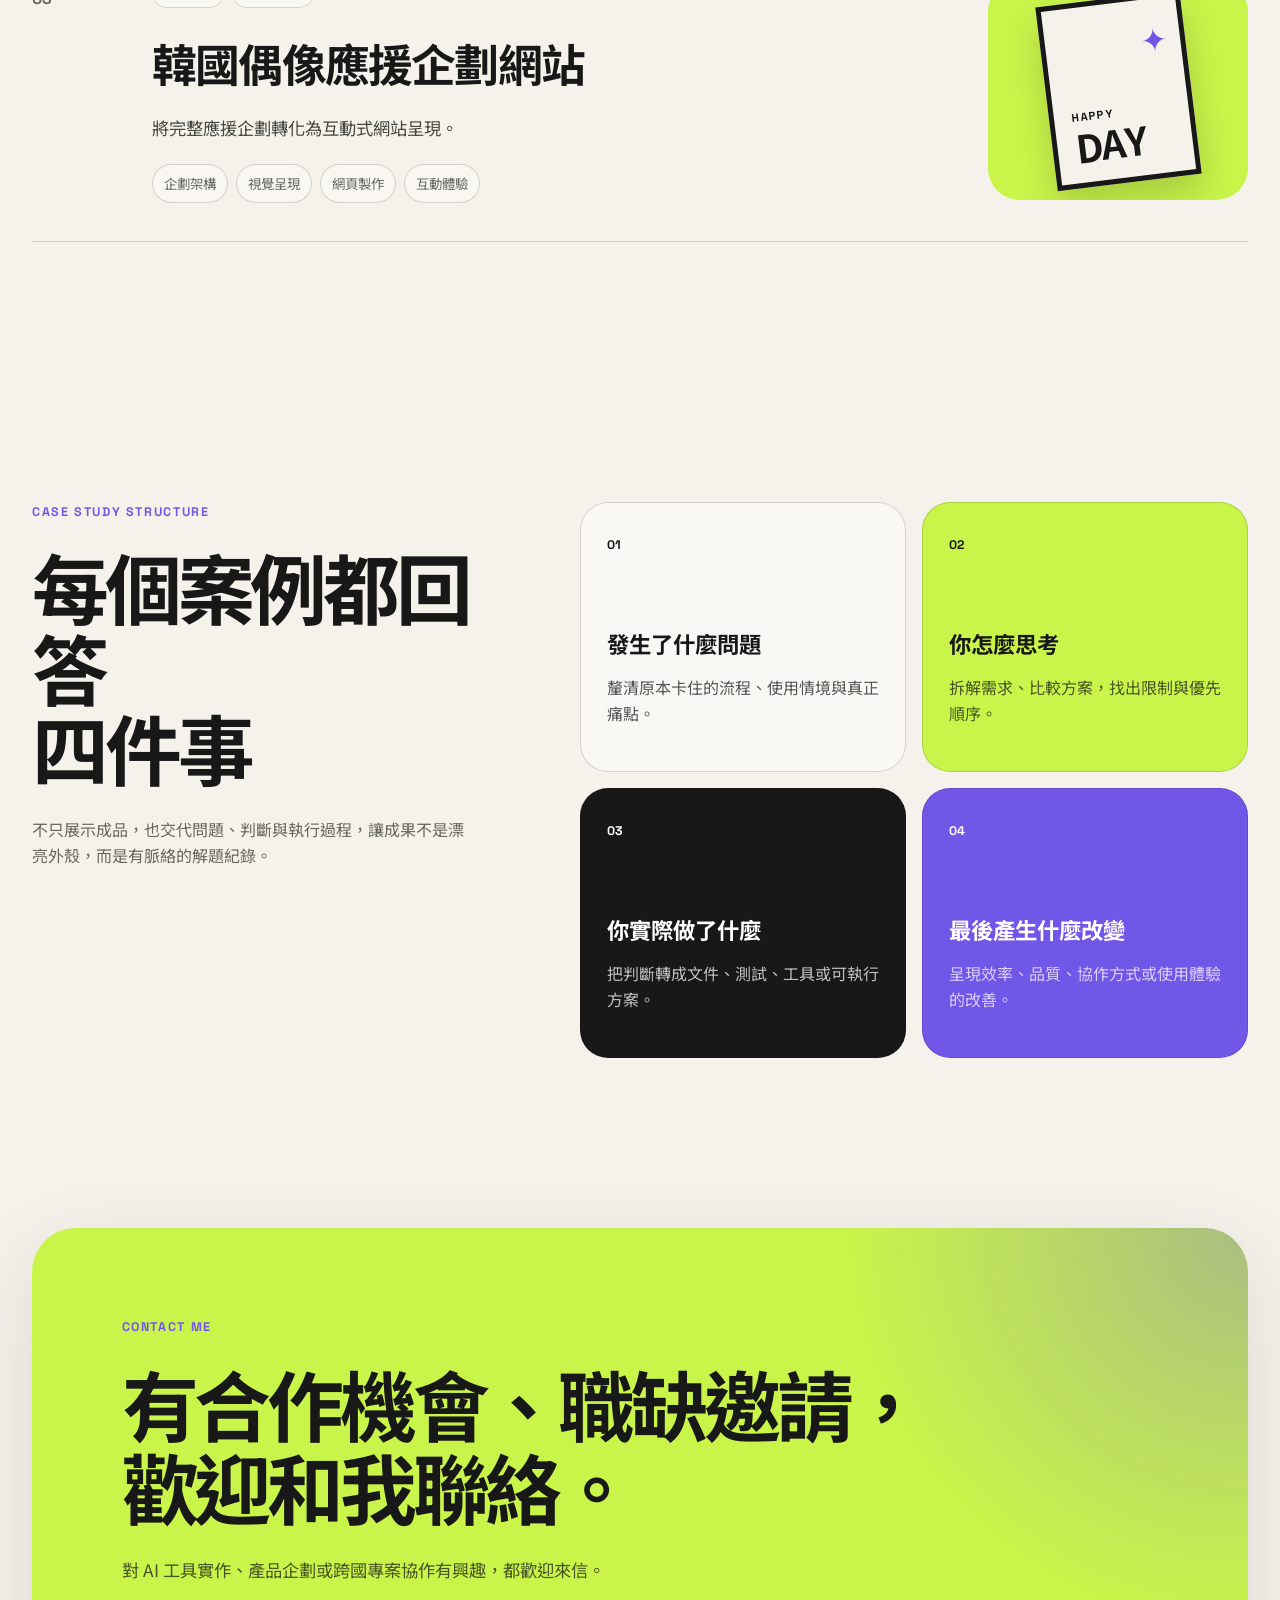
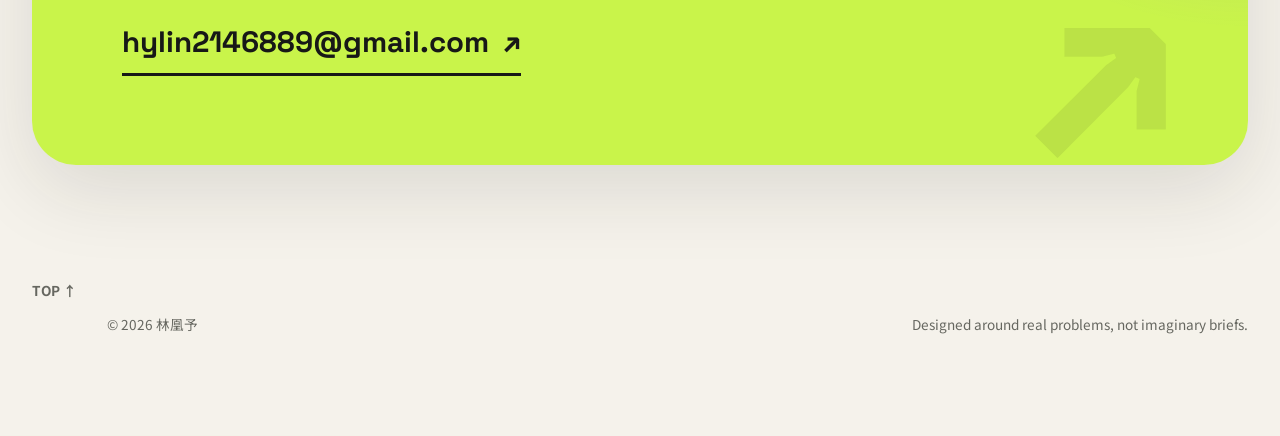
==== commit b1d2514c: "Update index.html" ====
--- a/index.html
+++ b/index.html
@@ -149,39 +149,55 @@
       </div>
 
       <div class="project-list">
-        <article class="project-card">
-          <div class="project-number">01</div>
-          <div class="project-content">
-            <div class="project-labels">
-              <span>AI TOOL</span>
-              <span>WORKFLOW</span>
-            </div>
-            <h3>AI 名片管家</h3>
-            <p>從每日名片建檔痛點出發，製作批次輸入與資料下載工具。</p>
-            <div class="project-details">
-              <span>多語欄位整理</span>
-              <span>批次輸入</span>
-              <span>CSV 下載</span>
-              <span>操作流程優化</span>
-            </div>
-
-<div class="project-actions">
-  <a
-    class="project-action-link"
-    href="project-ai-business-card.html"
-  >
-    查看完整案例 ↗
-  </a>
-
-  <a
-    class="project-action-link"
-    href="https://bjjp0929.github.io/business-card-ai/"
-    target="_blank"
-    rel="noopener noreferrer"
-  >
-    前往網站 ↗
-  </a>
-</div>
+ <article class="project-card">
+  <div class="project-number">01</div>
+
+  <div class="project-content">
+    <div class="project-labels">
+      <span>AI TOOL</span>
+      <span>WORKFLOW</span>
+    </div>
+
+    <h3>AI 名片管家</h3>
+
+    <p>
+      從每日名片建檔痛點出發，製作批次輸入與資料下載工具。
+    </p>
+
+    <div class="project-details">
+      <span>多語欄位整理</span>
+      <span>批次輸入</span>
+      <span>CSV 下載</span>
+      <span>操作流程優化</span>
+    </div>
+  </div>
+
+  <div class="project-actions">
+    <a
+      class="project-action-link"
+      href="project-ai-business-card.html"
+    >
+      查看完整案例 ↗
+    </a>
+
+    <a
+      class="project-action-link"
+      href="你的名片網站網址"
+      target="_blank"
+      rel="noopener noreferrer"
+    >
+      前往網站 ↗
+    </a>
+  </div>
+
+  <div class="project-icon" aria-hidden="true">
+    <div class="mini-table">
+      <span></span><span></span><span></span>
+      <b></b><b></b><b></b>
+      <b></b><b></b><b></b>
+    </div>
+  </div>
+</article>
             
             
           </div>
--- a/styles.css
+++ b/styles.css
@@ -925,21 +925,6 @@
     animation-iteration-count: 1 !important;
     transition-duration: 0.01ms !important;
   }
-}
-
-.project-case-link {
-  display: inline-flex;
-  margin-top: 22px;
-  padding-bottom: 3px;
-  border-bottom: 2px solid var(--ink);
-  font-weight: 700;
-  transition: 0.22s ease;
-}
-
-.project-case-link:hover {
-  color: var(--violet);
-  border-color: var(--violet);
-  transform: translateX(4px);
 }
 
 
@@ -1041,3 +1026,35 @@
     word-break: break-all;
   }
 }
+
+.project-actions {
+  display: flex;
+  flex-wrap: wrap;
+  gap: 28px;
+  margin-top: 24px;
+}
+
+.project-action-link {
+  display: inline-flex;
+  align-items: center;
+  padding-bottom: 4px;
+  border-bottom: 2px solid var(--ink);
+  font-size: 1rem;
+  font-weight: 700;
+  transition:
+    color 0.22s ease,
+    border-color 0.22s ease,
+    transform 0.22s ease;
+}
+
+.project-action-link:hover {
+  color: var(--violet);
+  border-color: var(--violet);
+  transform: translateX(4px);
+}
+
+@media (max-width: 760px) {
+  .project-actions {
+    gap: 18px;
+  }
+}
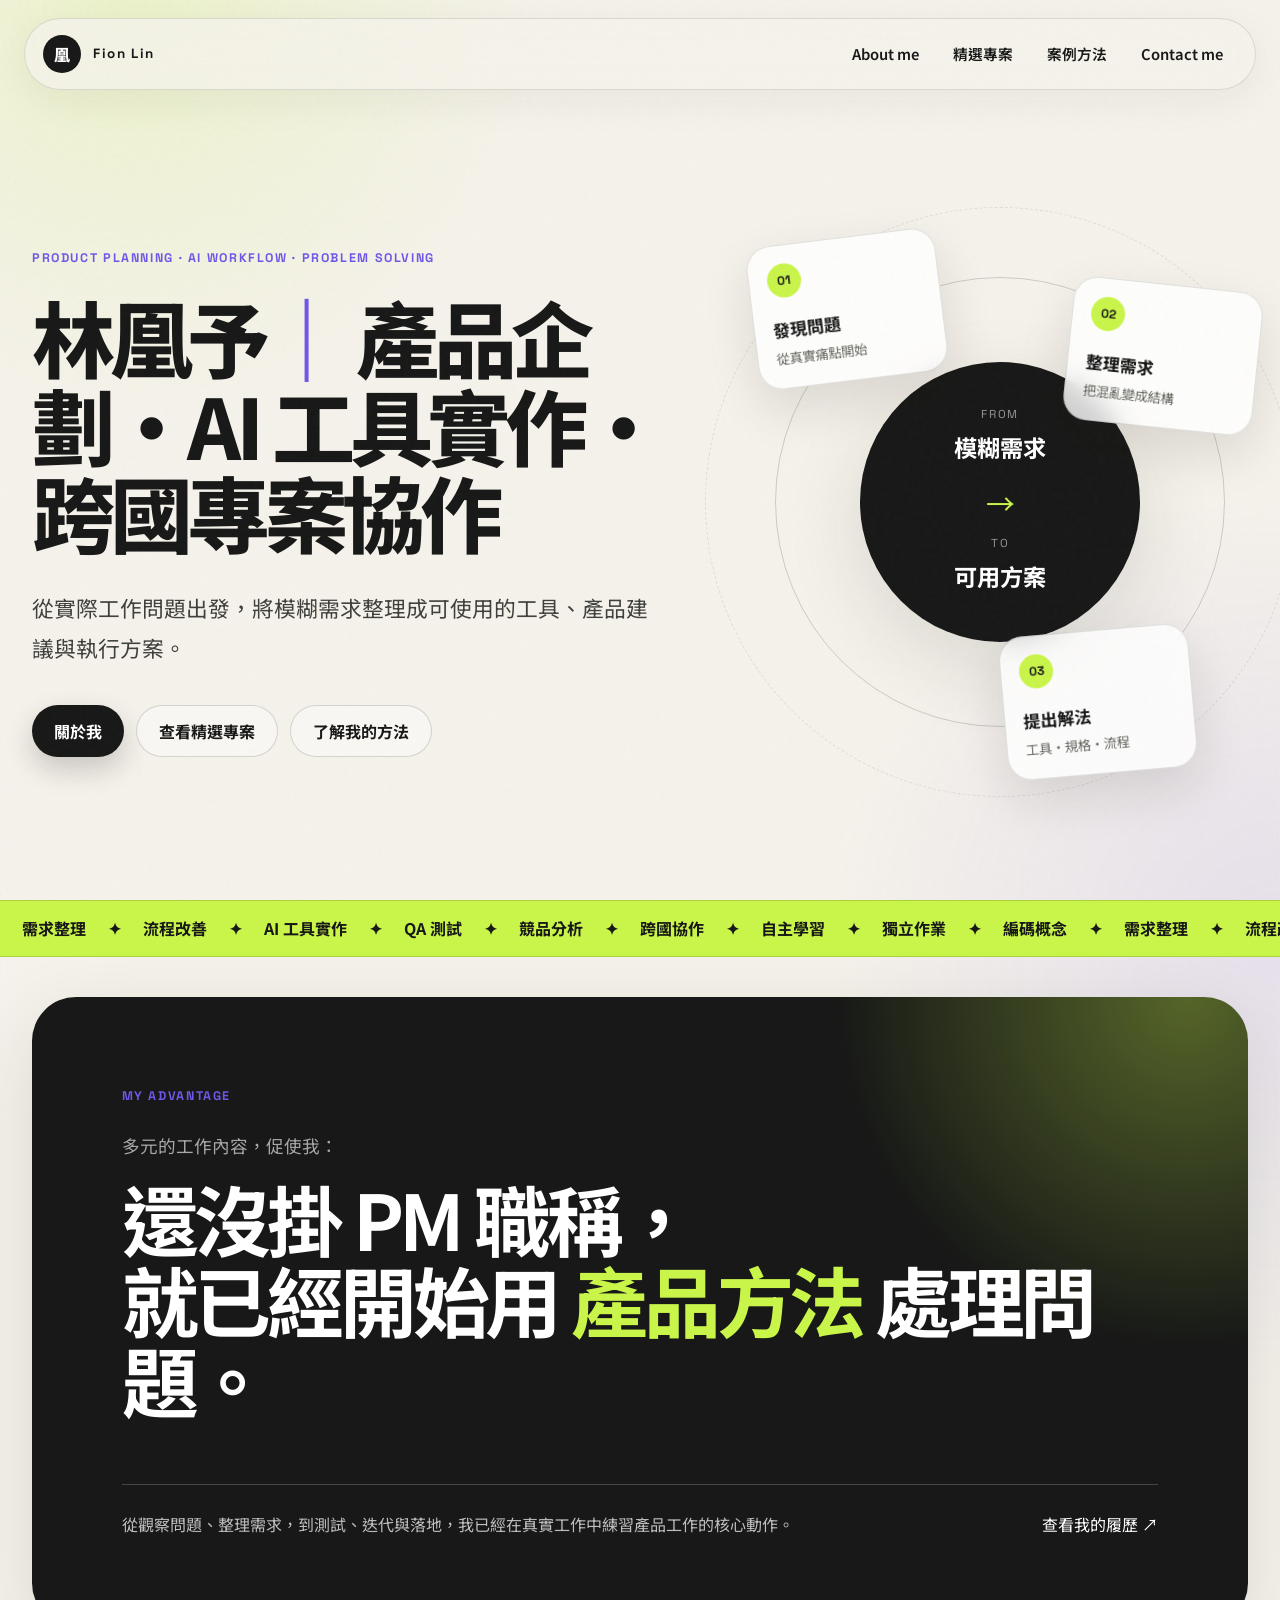
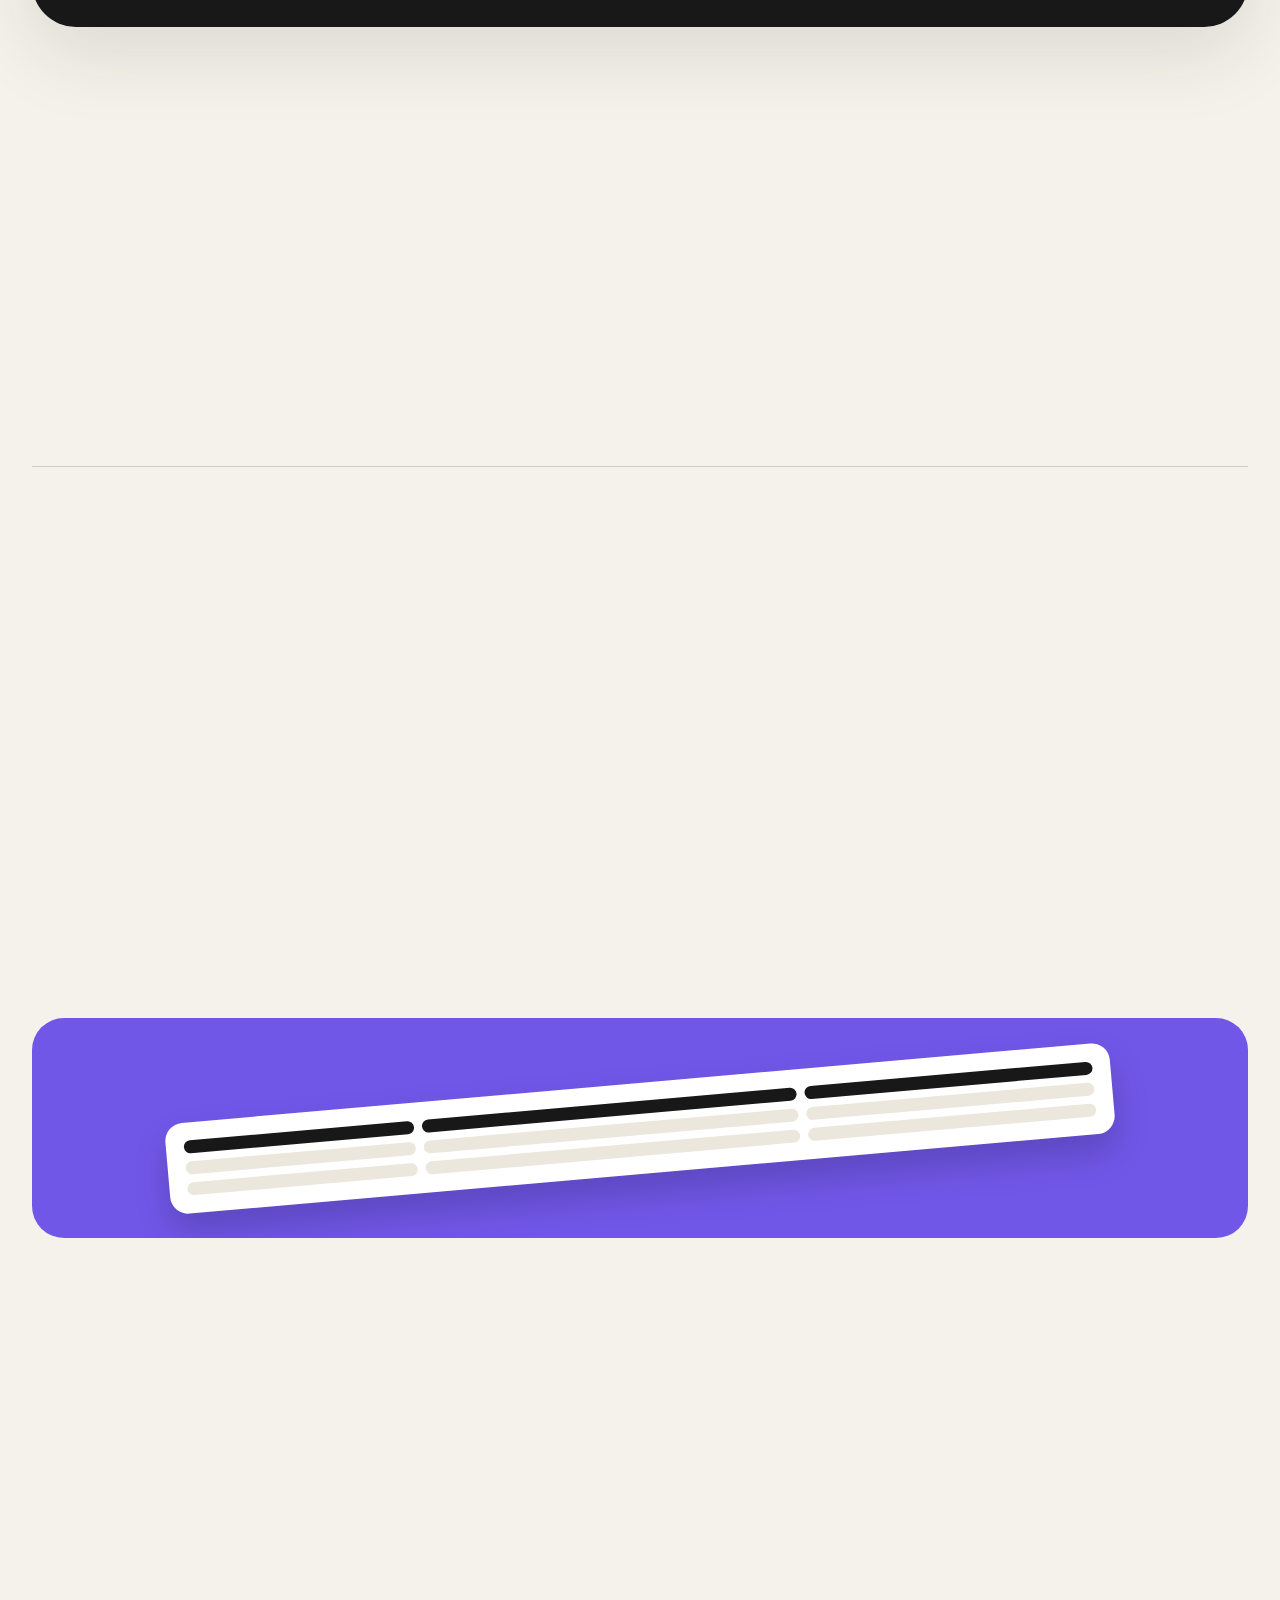
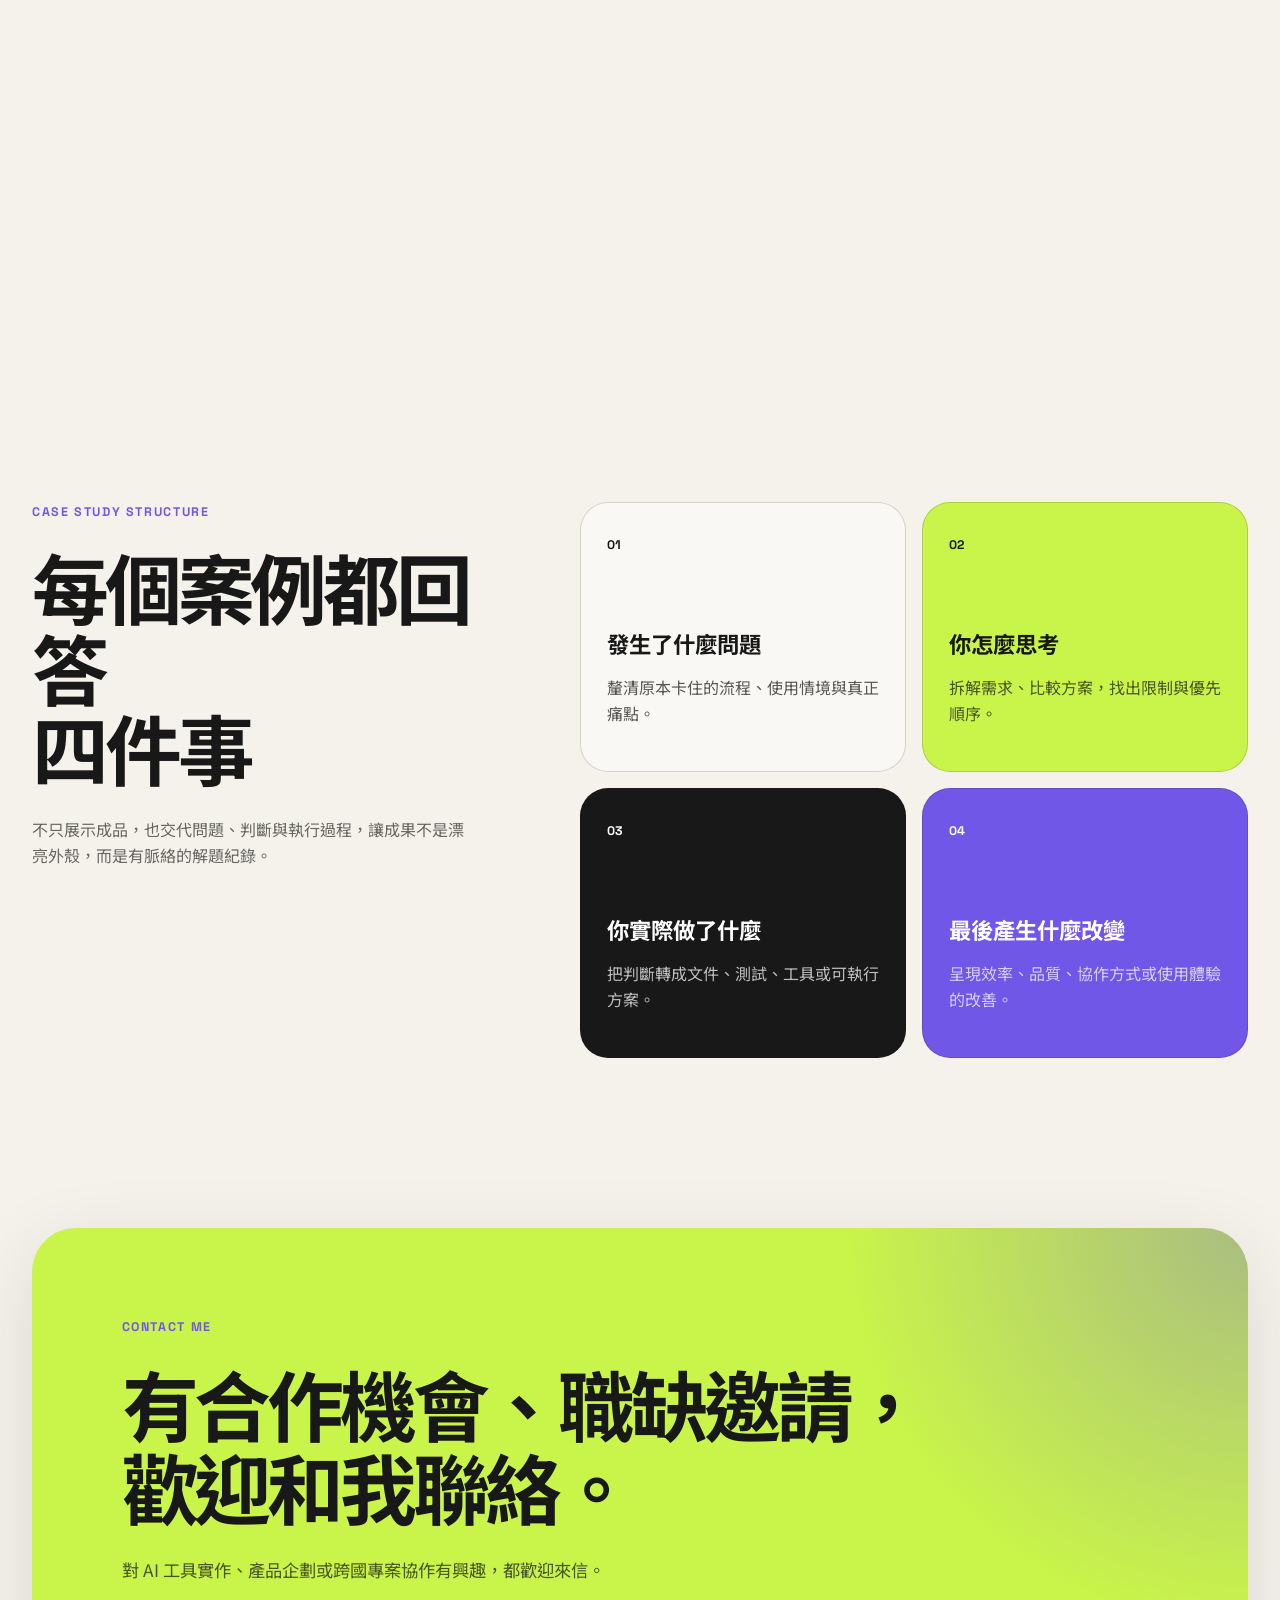
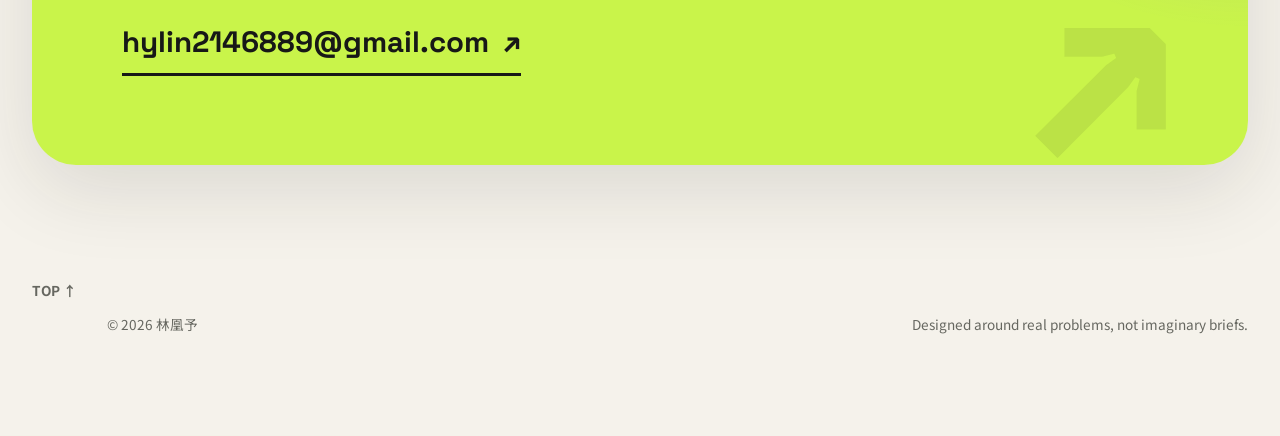
==== commit 2454bdf0: "Update index.html" ====
--- a/index.html
+++ b/index.html
@@ -147,58 +147,64 @@
           三個專案，分別從工作流程、產品協作與企劃呈現切入。
         </p>
       </div>
-
-      <div class="project-list">
- <article class="project-card">
-  <div class="project-number">01</div>
-
-  <div class="project-content">
-    <div class="project-labels">
-      <span>AI TOOL</span>
-      <span>WORKFLOW</span>
+<div class="project-list">
+  <article class="project-card">
+    <div class="project-number">01</div>
+
+    <div class="project-content">
+      <div class="project-labels">
+        <span>AI TOOL</span>
+        <span>WORKFLOW</span>
+      </div>
+
+      <h3>AI 名片管家</h3>
+
+      <p>
+        從每日名片建檔痛點出發，製作批次輸入與資料下載工具。
+      </p>
+
+      <div class="project-details">
+        <span>多語欄位整理</span>
+        <span>批次輸入</span>
+        <span>CSV 下載</span>
+        <span>操作流程優化</span>
+      </div>
     </div>
 
-    <h3>AI 名片管家</h3>
-
-    <p>
-      從每日名片建檔痛點出發，製作批次輸入與資料下載工具。
-    </p>
-
-    <div class="project-details">
-      <span>多語欄位整理</span>
-      <span>批次輸入</span>
-      <span>CSV 下載</span>
-      <span>操作流程優化</span>
+    <div class="project-actions">
+      <a
+        class="project-action-link"
+        href="project-ai-business-card.html"
+      >
+        查看完整案例 ↗
+      </a>
+
+      <a
+        class="project-action-link"
+        href="https://bjjp0929.github.io/business-card-ai/"
+        target="_blank"
+        rel="noopener noreferrer"
+      >
+        前往網站 ↗
+      </a>
     </div>
-  </div>
-
-  <div class="project-actions">
-    <a
-      class="project-action-link"
-      href="project-ai-business-card.html"
-    >
-      查看完整案例 ↗
-    </a>
-
-    <a
-      class="project-action-link"
-      href="你的名片網站網址"
-      target="_blank"
-      rel="noopener noreferrer"
-    >
-      前往網站 ↗
-    </a>
-  </div>
-
-  <div class="project-icon" aria-hidden="true">
-    <div class="mini-table">
-      <span></span><span></span><span></span>
-      <b></b><b></b><b></b>
-      <b></b><b></b><b></b>
+
+    <div class="project-icon" aria-hidden="true">
+      <div class="mini-table">
+        <span></span>
+        <span></span>
+        <span></span>
+
+        <b></b>
+        <b></b>
+        <b></b>
+
+        <b></b>
+        <b></b>
+        <b></b>
+      </div>
     </div>
-  </div>
-</article>
-            
+  </article>
             
           </div>
           <div class="project-icon" aria-hidden="true">
--- a/styles.css
+++ b/styles.css
@@ -1,1037 +1,1040 @@
-:root {
-  --ink: #171817;
-  --paper: #f5f2eb;
-  --paper-strong: #ece7dd;
-  --lime: #c9f44a;
-  --violet: #7157e8;
-  --coral: #ff735f;
-  --line: rgba(23, 24, 23, 0.16);
-  --muted: #666760;
-  --shadow: 0 24px 80px rgba(34, 30, 22, 0.12);
-}
-
-* {
-  box-sizing: border-box;
-}
-
-html {
-  scroll-behavior: smooth;
-}
-
-body {
-  margin: 0;
-  overflow-x: hidden;
-  color: var(--ink);
-  background:
-    radial-gradient(circle at 10% 0%, rgba(201, 244, 74, 0.2), transparent 26rem),
-    radial-gradient(circle at 100% 18%, rgba(113, 87, 232, 0.12), transparent 28rem),
-    var(--paper);
-  font-family: "Noto Sans TC", sans-serif;
-  line-height: 1.65;
-}
-
-body.menu-open {
-  overflow: hidden;
-}
-
-a {
-  color: inherit;
-  text-decoration: none;
-}
-
-button {
-  color: inherit;
-  font: inherit;
-}
-
-.noise {
-  position: fixed;
-  inset: 0;
-  z-index: 99;
-  pointer-events: none;
-  opacity: 0.035;
-  background-image: url("data:image/svg+xml,%3Csvg viewBox='0 0 180 180' xmlns='http://www.w3.org/2000/svg'%3E%3Cfilter id='n'%3E%3CfeTurbulence type='fractalNoise' baseFrequency='.9' numOctaves='4' stitchTiles='stitch'/%3E%3C/filter%3E%3Crect width='100%25' height='100%25' filter='url(%23n)' opacity='.7'/%3E%3C/svg%3E");
-}
-
-.site-header {
-  position: sticky;
-  top: 0;
-  z-index: 20;
+:root {
+  --ink: #171817;
+  --paper: #f5f2eb;
+  --paper-strong: #ece7dd;
+  --lime: #c9f44a;
+  --violet: #7157e8;
+  --coral: #ff735f;
+  --line: rgba(23, 24, 23, 0.16);
+  --muted: #666760;
+  --shadow: 0 24px 80px rgba(34, 30, 22, 0.12);
+}
+
+* {
+  box-sizing: border-box;
+}
+
+html {
+  scroll-behavior: smooth;
+}
+
+body {
+  margin: 0;
+  overflow-x: hidden;
+  color: var(--ink);
+  background:
+    radial-gradient(circle at 10% 0%, rgba(201, 244, 74, 0.2), transparent 26rem),
+    radial-gradient(circle at 100% 18%, rgba(113, 87, 232, 0.12), transparent 28rem),
+    var(--paper);
+  font-family: "Noto Sans TC", sans-serif;
+  line-height: 1.65;
+}
+
+body.menu-open {
+  overflow: hidden;
+}
+
+a {
+  color: inherit;
+  text-decoration: none;
+}
+
+button {
+  color: inherit;
+  font: inherit;
+}
+
+.noise {
+  position: fixed;
+  inset: 0;
+  z-index: 99;
+  pointer-events: none;
+  opacity: 0.035;
+  background-image: url("data:image/svg+xml,%3Csvg viewBox='0 0 180 180' xmlns='http://www.w3.org/2000/svg'%3E%3Cfilter id='n'%3E%3CfeTurbulence type='fractalNoise' baseFrequency='.9' numOctaves='4' stitchTiles='stitch'/%3E%3C/filter%3E%3Crect width='100%25' height='100%25' filter='url(%23n)' opacity='.7'/%3E%3C/svg%3E");
+}
+
+.site-header {
+  position: sticky;
+  top: 0;
+  z-index: 20;
+  display: flex;
+  align-items: center;
+  justify-content: space-between;
+  width: min(1380px, calc(100% - 48px));
+  margin: 18px auto 0;
+  padding: 14px 18px;
+  border: 1px solid rgba(23, 24, 23, 0.12);
+  border-radius: 999px;
+  background: rgba(245, 242, 235, 0.78);
+  backdrop-filter: blur(18px);
+  box-shadow: 0 10px 40px rgba(35, 31, 22, 0.06);
+}
+
+.brand {
+  display: flex;
+  align-items: center;
+  gap: 12px;
+}
+
+.brand-mark {
+  display: grid;
+  width: 38px;
+  height: 38px;
+  place-items: center;
+  border-radius: 50%;
+  background: var(--ink);
+  color: white;
+  font-weight: 800;
+}
+
+.brand-name {
+  font-family: "Space Grotesk", sans-serif;
+  font-size: 0.84rem;
+  font-weight: 700;
+  letter-spacing: 0.12em;
+}
+
+.site-nav {
+  display: flex;
+  gap: 6px;
+}
+
+.site-nav a {
+  padding: 9px 14px;
+  border-radius: 999px;
+  font-size: 0.92rem;
+  font-weight: 600;
+  transition: 0.25s ease;
+}
+
+.site-nav a:hover {
+  background: var(--ink);
+  color: white;
+}
+
+.menu-toggle {
+  display: none;
+}
+
+.hero {
+  display: grid;
+  grid-template-columns: minmax(0, 1.12fr) minmax(390px, 0.88fr);
+  gap: clamp(48px, 7vw, 120px);
+  align-items: center;
+  min-height: calc(100vh - 90px);
+  width: min(1380px, calc(100% - 64px));
+  margin: 0 auto;
+  padding: 100px 0 86px;
+}
+
+.eyebrow {
+  margin: 0 0 24px;
+  color: var(--violet);
+  font-family: "Space Grotesk", sans-serif;
+  font-size: 0.78rem;
+  font-weight: 700;
+  letter-spacing: 0.13em;
+}
+
+.hero h1 {
+  max-width: 900px;
+  margin: 0;
+  font-size: clamp(3.2rem, 6.5vw, 7.4rem);
+  font-weight: 800;
+  letter-spacing: -0.065em;
+  line-height: 1.05;
+}
+
+.slash {
+  color: var(--violet);
+}
+
+.mobile-break {
+  display: none;
+}
+
+.hero-lead {
+  max-width: 760px;
+  margin: 34px 0 0;
+  color: #3f403d;
+  font-size: clamp(1.12rem, 1.7vw, 1.48rem);
+  line-height: 1.8;
+}
+
+.hero-actions {
+  display: flex;
+  flex-wrap: wrap;
+  gap: 12px;
+  margin-top: 38px;
+}
+
+.button {
+  display: inline-flex;
+  align-items: center;
+  justify-content: center;
+  min-height: 52px;
+  padding: 0 22px;
+  border-radius: 999px;
+  font-weight: 700;
+  transition: transform 0.22s ease, box-shadow 0.22s ease, background 0.22s ease;
+}
+
+.button:hover {
+  transform: translateY(-3px);
+}
+
+.button-primary {
+  background: var(--ink);
+  color: white;
+  box-shadow: 0 12px 28px rgba(23, 24, 23, 0.2);
+}
+
+.button-ghost {
+  border: 1px solid var(--line);
+  background: rgba(255, 255, 255, 0.42);
+}
+
+.hero-visual {
+  position: relative;
+  min-height: 590px;
+}
+
+.visual-core {
+  position: absolute;
+  top: 50%;
+  left: 50%;
+  display: flex;
+  flex-direction: column;
+  align-items: center;
+  justify-content: center;
+  width: 280px;
+  aspect-ratio: 1;
+  padding: 30px;
+  border-radius: 50%;
+  transform: translate(-50%, -50%);
+  background: var(--ink);
+  color: white;
+  box-shadow: var(--shadow);
+  text-align: center;
+}
+
+.visual-core span {
+  color: rgba(255, 255, 255, 0.55);
+  font-family: "Space Grotesk", sans-serif;
+  font-size: 0.72rem;
+  letter-spacing: 0.14em;
+}
+
+.visual-core b {
+  margin: 4px 0;
+  font-size: 1.45rem;
+}
+
+.visual-core i {
+  margin: 8px 0;
+  color: var(--lime);
+  font-size: 1.8rem;
+  font-style: normal;
+}
+
+.orbit {
+  position: absolute;
+  top: 50%;
+  left: 50%;
+  border: 1px solid rgba(23, 24, 23, 0.18);
+  border-radius: 50%;
+  transform: translate(-50%, -50%);
+}
+
+.orbit-one {
+  width: 450px;
+  height: 450px;
+}
+
+.orbit-two {
+  width: 590px;
+  height: 590px;
+  border-style: dashed;
+  opacity: 0.55;
+}
+
+.floating-card {
+  position: absolute;
+  z-index: 2;
+  width: 190px;
+  padding: 18px;
+  border: 1px solid rgba(23, 24, 23, 0.12);
+  border-radius: 24px;
+  background: rgba(255, 255, 255, 0.8);
+  backdrop-filter: blur(12px);
+  box-shadow: 0 20px 50px rgba(30, 26, 20, 0.12);
+  animation: float 5s ease-in-out infinite;
+}
+
+.floating-card strong,
+.floating-card small {
+  display: block;
+}
+
+.floating-card strong {
+  margin-top: 18px;
+  font-size: 1.06rem;
+}
+
+.floating-card small {
+  margin-top: 4px;
+  color: var(--muted);
+}
+
+.card-index {
+  display: grid;
+  width: 34px;
+  height: 34px;
+  place-items: center;
+  border-radius: 50%;
+  background: var(--lime);
+  font-family: "Space Grotesk", sans-serif;
+  font-size: 0.76rem;
+  font-weight: 700;
+}
+
+.card-problem {
+  top: 5%;
+  left: 0;
+  transform: rotate(-7deg);
+}
+
+.card-clarify {
+  top: 13%;
+  right: -2%;
+  transform: rotate(6deg);
+  animation-delay: -1.6s;
+}
+
+.card-build {
+  right: 11%;
+  bottom: 4%;
+  transform: rotate(-5deg);
+  animation-delay: -3.1s;
+}
+
+@keyframes float {
+  0%, 100% { translate: 0 0; }
+  50% { translate: 0 -14px; }
+}
+
+.marquee {
+  overflow: hidden;
+  border-top: 1px solid var(--line);
+  border-bottom: 1px solid var(--line);
+  background: var(--lime);
+}
+
+.marquee-track {
+  display: flex;
+  width: max-content;
+  padding: 14px 0;
+  animation: marquee 24s linear infinite;
+}
+
+.marquee span,
+.marquee i {
+  white-space: nowrap;
+  font-weight: 700;
+}
+
+.marquee span {
+  margin: 0 22px;
+}
+
+.marquee i {
+  font-style: normal;
+}
+
+@keyframes marquee {
+  to { transform: translateX(-50%); }
+}
+
+.section {
+  width: min(1380px, calc(100% - 64px));
+  margin: 0 auto;
+  padding: 130px 0;
+}
+
+.section-heading {
+  display: flex;
+  align-items: end;
+  justify-content: space-between;
+  gap: 40px;
+  margin-bottom: 54px;
+}
+
+.section-heading h2,
+.method-copy h2,
+.strength-card h2 {
+  margin: 0;
+  font-size: clamp(2.8rem, 6vw, 6rem);
+  letter-spacing: -0.055em;
+  line-height: 1.05;
+}
+
+.section-intro {
+  max-width: 480px;
+  margin: 0;
+  color: var(--muted);
+  font-size: 1.05rem;
+}
+
+.project-list {
+  border-top: 1px solid var(--line);
+}
+
+.project-card {
+  display: grid;
+  grid-template-columns: 90px minmax(0, 1fr) 260px;
+  gap: 30px;
+  align-items: center;
+  min-height: 300px;
+  padding: 38px 0;
+  border-bottom: 1px solid var(--line);
+  transition: padding 0.25s ease;
+}
+
+.project-card:hover {
+  padding-left: 18px;
+  padding-right: 18px;
+}
+
+.project-number {
+  align-self: start;
+  padding-top: 8px;
+  color: var(--muted);
+  font-family: "Space Grotesk", sans-serif;
+  font-weight: 700;
+}
+
+.project-labels {
+  display: flex;
+  flex-wrap: wrap;
+  gap: 8px;
+  margin-bottom: 18px;
+}
+
+.project-labels span,
+.project-details span {
+  border: 1px solid var(--line);
+  border-radius: 999px;
+  background: rgba(255, 255, 255, 0.38);
+}
+
+.project-labels span {
+  padding: 5px 9px;
+  font-family: "Space Grotesk", sans-serif;
+  font-size: 0.68rem;
+  font-weight: 700;
+  letter-spacing: 0.09em;
+}
+
+.project-content h3 {
+  margin: 0;
+  font-size: clamp(1.8rem, 3.5vw, 3.4rem);
+  letter-spacing: -0.04em;
+}
+
+.project-content > p {
+  max-width: 720px;
+  margin: 14px 0 22px;
+  color: #454642;
+  font-size: 1.08rem;
+}
+
+.project-details {
+  display: flex;
+  flex-wrap: wrap;
+  gap: 8px;
+}
+
+.project-details span {
+  padding: 7px 11px;
+  color: var(--muted);
+  font-size: 0.84rem;
+}
+
+.project-icon {
+  display: grid;
+  min-height: 220px;
+  place-items: center;
+  overflow: hidden;
+  border-radius: 32px;
+  background: var(--violet);
+}
+
+.mini-table {
+  display: grid;
+  grid-template-columns: 0.8fr 1.3fr 1fr;
+  gap: 8px;
+  width: 78%;
+  padding: 18px;
+  border-radius: 18px;
+  background: white;
+  transform: rotate(-5deg);
+  box-shadow: 0 18px 35px rgba(0, 0, 0, 0.18);
+}
+
+.mini-table span,
+.mini-table b {
+  display: block;
+  height: 13px;
+  border-radius: 999px;
+}
+
+.mini-table span {
+  background: var(--ink);
+}
+
+.mini-table b {
+  background: var(--paper-strong);
+}
+
+.phone-icon {
+  background: var(--coral);
+}
+
+.phone-shell {
+  width: 110px;
+  height: 190px;
+  padding: 14px 10px;
+  border: 6px solid var(--ink);
+  border-radius: 26px;
+  background: white;
+  transform: rotate(7deg);
+  box-shadow: 0 18px 35px rgba(0, 0, 0, 0.18);
+}
+
+.phone-notch {
+  width: 42px;
+  height: 7px;
+  margin: 0 auto 24px;
+  border-radius: 999px;
+  background: var(--ink);
+}
+
+.phone-grid {
+  display: grid;
+  grid-template-columns: repeat(2, 1fr);
+  gap: 8px;
+}
+
+.phone-grid i {
+  display: block;
+  aspect-ratio: 1;
+  border-radius: 10px;
+  background: var(--lime);
+}
+
+.phone-grid i:nth-child(2),
+.phone-grid i:nth-child(3) {
+  background: var(--violet);
+}
+
+.poster-icon {
+  background: var(--lime);
+}
+
+.poster {
+  position: relative;
+  display: flex;
+  flex-direction: column;
+  justify-content: end;
+  width: 145px;
+  height: 185px;
+  padding: 18px;
+  border: 5px solid var(--ink);
+  background: var(--paper);
+  transform: rotate(-7deg);
+  box-shadow: 0 18px 35px rgba(0, 0, 0, 0.16);
+}
+
+.poster span {
+  font-family: "Space Grotesk", sans-serif;
+  font-size: 0.7rem;
+  font-weight: 700;
+  letter-spacing: 0.12em;
+}
+
+.poster strong {
+  font-size: 2.4rem;
+  line-height: 1;
+}
+
+.poster i {
+  position: absolute;
+  top: 13px;
+  right: 13px;
+  color: var(--violet);
+  font-size: 2rem;
+  font-style: normal;
+}
+
+.method-section {
+  display: grid;
+  grid-template-columns: 0.8fr 1.2fr;
+  gap: clamp(50px, 8vw, 120px);
+  align-items: start;
+}
+
+.method-copy {
+  position: sticky;
+  top: 130px;
+}
+
+.method-copy > p:last-child {
+  max-width: 470px;
+  margin-top: 28px;
+  color: var(--muted);
+}
+
+.method-grid {
+  display: grid;
+  grid-template-columns: repeat(2, 1fr);
+  gap: 16px;
+  margin: 0;
+  padding: 0;
+  list-style: none;
+}
+
+.method-grid li {
+  min-height: 270px;
+  padding: 26px;
+  border: 1px solid var(--line);
+  border-radius: 28px;
+  background: rgba(255, 255, 255, 0.45);
+}
+
+.method-grid li:nth-child(2) {
+  background: var(--lime);
+}
+
+.method-grid li:nth-child(3) {
+  background: var(--ink);
+  color: white;
+}
+
+.method-grid li:nth-child(4) {
+  background: var(--violet);
+  color: white;
+}
+
+.method-grid span {
+  font-family: "Space Grotesk", sans-serif;
+  font-size: 0.78rem;
+  font-weight: 700;
+}
+
+.method-grid h3 {
+  margin: 70px 0 12px;
+  font-size: 1.4rem;
+}
+
+.method-grid p {
+  margin: 0;
+  color: inherit;
+  opacity: 0.72;
+}
+
+.strength-section {
+  padding-top: 40px;
+}
+
+.strength-card {
+  overflow: hidden;
+  padding: clamp(38px, 7vw, 100px);
+  border-radius: 44px;
+  background:
+    radial-gradient(circle at 95% 0%, rgba(201, 244, 74, 0.35), transparent 22rem),
+    var(--ink);
+  color: white;
+  box-shadow: var(--shadow);
+}
+
+.strength-kicker {
+  margin: 0 0 18px;
+  color: rgba(255, 255, 255, 0.62);
+  font-size: 1.1rem;
+}
+
+.strength-card h2 {
+  max-width: 1100px;
+}
+
+.strength-card h2 span {
+  color: var(--lime);
+}
+
+.strength-footer {
+  display: flex;
+  justify-content: space-between;
+  gap: 40px;
+  align-items: end;
+  margin-top: 64px;
+  padding-top: 26px;
+  border-top: 1px solid rgba(255, 255, 255, 0.2);
+}
+
+.strength-footer p {
+  max-width: 690px;
+  margin: 0;
+  color: rgba(255, 255, 255, 0.72);
+}
+
+.back-top {
+  flex: none;
+  font-weight: 700;
+}
+
+footer {
+  display: flex;
+  justify-content: space-between;
+  gap: 30px;
+  width: min(1380px, calc(100% - 64px));
+  margin: 0 auto;
+  padding: 34px 0 50px;
+  color: var(--muted);
+  font-size: 0.85rem;
+}
+
+.reveal {
+  opacity: 0;
+  transform: translateY(26px);
+  transition: opacity 0.7s ease, transform 0.7s ease;
+}
+
+.reveal.is-visible {
+  opacity: 1;
+  transform: translateY(0);
+}
+
+@media (max-width: 1080px) {
+  .hero {
+    grid-template-columns: 1fr;
+    padding-top: 90px;
+  }
+
+  .hero-copy {
+    max-width: 900px;
+  }
+
+  .hero-visual {
+    width: min(100%, 700px);
+    margin: 0 auto;
+  }
+
+  .project-card {
+    grid-template-columns: 70px minmax(0, 1fr) 220px;
+  }
+
+  .method-section {
+    grid-template-columns: 1fr;
+  }
+
+  .method-copy {
+    position: static;
+  }
+}
+
+@media (max-width: 760px) {
+  .site-header {
+    width: calc(100% - 24px);
+    margin-top: 10px;
+  }
+
+  .brand-name {
+    display: none;
+  }
+
+  .menu-toggle {
+    z-index: 23;
+    display: grid;
+    width: 42px;
+    height: 42px;
+    place-content: center;
+    gap: 6px;
+    border: 0;
+    border-radius: 50%;
+    background: var(--ink);
+  }
+
+  .menu-toggle span {
+    display: block;
+    width: 18px;
+    height: 2px;
+    background: white;
+    transition: 0.25s ease;
+  }
+
+  .menu-open .menu-toggle span:first-child {
+    transform: translateY(4px) rotate(45deg);
+  }
+
+  .menu-open .menu-toggle span:last-child {
+    transform: translateY(-4px) rotate(-45deg);
+  }
+
+  .site-nav {
+    position: fixed;
+    inset: 0;
+    z-index: 22;
+    display: flex;
+    flex-direction: column;
+    align-items: center;
+    justify-content: center;
+    gap: 14px;
+    background: var(--paper);
+    transform: translateY(-105%);
+    transition: transform 0.35s ease;
+  }
+
+  .menu-open .site-nav {
+    transform: translateY(0);
+  }
+
+  .site-nav a {
+    font-size: 1.5rem;
+  }
+
+  .hero,
+  .section,
+  footer {
+    width: calc(100% - 32px);
+  }
+
+  .hero {
+    min-height: auto;
+    padding: 72px 0 58px;
+  }
+
+  .hero h1 {
+    font-size: clamp(2.65rem, 13vw, 4.3rem);
+    line-height: 1.08;
+  }
+
+  .mobile-break {
+    display: initial;
+  }
+
+  .hero-visual {
+    min-height: 470px;
+    margin-top: 20px;
+  }
+
+  .visual-core {
+    width: 220px;
+  }
+
+  .visual-core b {
+    font-size: 1.2rem;
+  }
+
+  .orbit-one {
+    width: 330px;
+    height: 330px;
+  }
+
+  .orbit-two {
+    width: 430px;
+    height: 430px;
+  }
+
+  .floating-card {
+    width: 150px;
+    padding: 14px;
+  }
+
+  .card-problem {
+    left: -2%;
+  }
+
+  .card-clarify {
+    right: -2%;
+  }
+
+  .card-build {
+    right: 2%;
+  }
+
+  .section {
+    padding: 90px 0;
+  }
+
+  .section-heading {
+    display: block;
+  }
+
+  .section-intro {
+    margin-top: 20px;
+  }
+
+  .project-card {
+    grid-template-columns: 46px 1fr;
+    min-height: 0;
+    padding: 32px 0;
+  }
+
+  .project-icon {
+    grid-column: 1 / -1;
+    min-height: 180px;
+  }
+
+  .project-card:hover {
+    padding-left: 0;
+    padding-right: 0;
+  }
+
+  .method-grid {
+    grid-template-columns: 1fr;
+  }
+
+  .method-grid li {
+    min-height: 230px;
+  }
+
+  .method-grid h3 {
+    margin-top: 54px;
+  }
+
+  .strength-card {
+    border-radius: 30px;
+  }
+
+  .strength-footer,
+  footer {
+    flex-direction: column;
+    align-items: flex-start;
+  }
+}
+
+@media (prefers-reduced-motion: reduce) {
+  html {
+    scroll-behavior: auto;
+  }
+
+  *,
+  *::before,
+  *::after {
+    animation-duration: 0.01ms !important;
+    animation-iteration-count: 1 !important;
+    transition-duration: 0.01ms !important;
+  }
+}
+
+
+.contact-section {
+  padding-top: 40px;
+  padding-bottom: 80px;
+}
+
+.contact-card {
+  position: relative;
+  overflow: hidden;
+  padding: clamp(42px, 7vw, 90px);
+  border-radius: 44px;
+  background:
+    radial-gradient(
+      circle at 100% 0%,
+      rgba(113, 87, 232, 0.35),
+      transparent 25rem
+    ),
+    var(--lime);
+  box-shadow: 0 24px 80px rgba(34, 30, 22, 0.12);
+}
+
+.contact-card::after {
+  content: "↗";
+  position: absolute;
+  right: clamp(20px, 5vw, 70px);
+  bottom: -30px;
+  color: rgba(23, 24, 23, 0.08);
+  font-family: "Space Grotesk", sans-serif;
+  font-size: clamp(9rem, 20vw, 20rem);
+  font-weight: 700;
+  line-height: 1;
+  pointer-events: none;
+}
+
+.contact-card .eyebrow {
+  color: var(--violet);
+}
+
+.contact-card h2 {
+  position: relative;
+  z-index: 1;
+  max-width: 1000px;
+  margin: 0;
+  font-size: clamp(2.8rem, 6vw, 6rem);
+  letter-spacing: -0.055em;
+  line-height: 1.08;
+}
+
+.contact-text {
+  position: relative;
+  z-index: 1;
+  max-width: 720px;
+  margin: 28px 0 34px;
+  color: rgba(23, 24, 23, 0.72);
+  font-size: 1.08rem;
+}
+
+.contact-mail {
+  position: relative;
+  z-index: 1;
+  display: inline-flex;
+  align-items: center;
+  gap: 14px;
+  padding-bottom: 6px;
+  border-bottom: 3px solid var(--ink);
+  font-family: "Space Grotesk", "Noto Sans TC", sans-serif;
+  font-size: clamp(1.15rem, 2.3vw, 2rem);
+  font-weight: 700;
+  transition: 0.22s ease;
+}
+
+.contact-mail:hover {
+  color: var(--violet);
+  border-color: var(--violet);
+  transform: translateY(-3px);
+}
+
+.contact-mail span {
+  transition: transform 0.22s ease;
+}
+
+.contact-mail:hover span {
+  transform: translate(5px, -5px);
+}
+
+@media (max-width: 760px) {
+  .contact-card {
+    border-radius: 30px;
+  }
+
+  .contact-card h2 br {
+    display: none;
+  }
+
+  .contact-mail {
+    align-items: flex-start;
+    word-break: break-all;
+  }
+}
+
+.project-actions {
   display: flex;
   align-items: center;
-  justify-content: space-between;
-  width: min(1380px, calc(100% - 48px));
-  margin: 18px auto 0;
-  padding: 14px 18px;
-  border: 1px solid rgba(23, 24, 23, 0.12);
-  border-radius: 999px;
-  background: rgba(245, 242, 235, 0.78);
-  backdrop-filter: blur(18px);
-  box-shadow: 0 10px 40px rgba(35, 31, 22, 0.06);
-}
-
-.brand {
-  display: flex;
-  align-items: center;
-  gap: 12px;
-}
-
-.brand-mark {
-  display: grid;
-  width: 38px;
-  height: 38px;
-  place-items: center;
-  border-radius: 50%;
-  background: var(--ink);
-  color: white;
-  font-weight: 800;
-}
-
-.brand-name {
-  font-family: "Space Grotesk", sans-serif;
-  font-size: 0.84rem;
-  font-weight: 700;
-  letter-spacing: 0.12em;
-}
-
-.site-nav {
-  display: flex;
-  gap: 6px;
-}
-
-.site-nav a {
-  padding: 9px 14px;
-  border-radius: 999px;
-  font-size: 0.92rem;
-  font-weight: 600;
-  transition: 0.25s ease;
-}
-
-.site-nav a:hover {
-  background: var(--ink);
-  color: white;
-}
-
-.menu-toggle {
-  display: none;
-}
-
-.hero {
-  display: grid;
-  grid-template-columns: minmax(0, 1.12fr) minmax(390px, 0.88fr);
-  gap: clamp(48px, 7vw, 120px);
-  align-items: center;
-  min-height: calc(100vh - 90px);
-  width: min(1380px, calc(100% - 64px));
-  margin: 0 auto;
-  padding: 100px 0 86px;
-}
-
-.eyebrow {
-  margin: 0 0 24px;
-  color: var(--violet);
-  font-family: "Space Grotesk", sans-serif;
-  font-size: 0.78rem;
-  font-weight: 700;
-  letter-spacing: 0.13em;
-}
-
-.hero h1 {
-  max-width: 900px;
-  margin: 0;
-  font-size: clamp(3.2rem, 6.5vw, 7.4rem);
-  font-weight: 800;
-  letter-spacing: -0.065em;
-  line-height: 1.05;
-}
-
-.slash {
-  color: var(--violet);
-}
-
-.mobile-break {
-  display: none;
-}
-
-.hero-lead {
-  max-width: 760px;
-  margin: 34px 0 0;
-  color: #3f403d;
-  font-size: clamp(1.12rem, 1.7vw, 1.48rem);
-  line-height: 1.8;
-}
-
-.hero-actions {
-  display: flex;
-  flex-wrap: wrap;
-  gap: 12px;
-  margin-top: 38px;
-}
-
-.button {
-  display: inline-flex;
-  align-items: center;
-  justify-content: center;
-  min-height: 52px;
-  padding: 0 22px;
-  border-radius: 999px;
-  font-weight: 700;
-  transition: transform 0.22s ease, box-shadow 0.22s ease, background 0.22s ease;
-}
-
-.button:hover {
-  transform: translateY(-3px);
-}
-
-.button-primary {
-  background: var(--ink);
-  color: white;
-  box-shadow: 0 12px 28px rgba(23, 24, 23, 0.2);
-}
-
-.button-ghost {
-  border: 1px solid var(--line);
-  background: rgba(255, 255, 255, 0.42);
-}
-
-.hero-visual {
-  position: relative;
-  min-height: 590px;
-}
-
-.visual-core {
-  position: absolute;
-  top: 50%;
-  left: 50%;
-  display: flex;
-  flex-direction: column;
-  align-items: center;
-  justify-content: center;
-  width: 280px;
-  aspect-ratio: 1;
-  padding: 30px;
-  border-radius: 50%;
-  transform: translate(-50%, -50%);
-  background: var(--ink);
-  color: white;
-  box-shadow: var(--shadow);
-  text-align: center;
-}
-
-.visual-core span {
-  color: rgba(255, 255, 255, 0.55);
-  font-family: "Space Grotesk", sans-serif;
-  font-size: 0.72rem;
-  letter-spacing: 0.14em;
-}
-
-.visual-core b {
-  margin: 4px 0;
-  font-size: 1.45rem;
-}
-
-.visual-core i {
-  margin: 8px 0;
-  color: var(--lime);
-  font-size: 1.8rem;
-  font-style: normal;
-}
-
-.orbit {
-  position: absolute;
-  top: 50%;
-  left: 50%;
-  border: 1px solid rgba(23, 24, 23, 0.18);
-  border-radius: 50%;
-  transform: translate(-50%, -50%);
-}
-
-.orbit-one {
-  width: 450px;
-  height: 450px;
-}
-
-.orbit-two {
-  width: 590px;
-  height: 590px;
-  border-style: dashed;
-  opacity: 0.55;
-}
-
-.floating-card {
-  position: absolute;
-  z-index: 2;
-  width: 190px;
-  padding: 18px;
-  border: 1px solid rgba(23, 24, 23, 0.12);
-  border-radius: 24px;
-  background: rgba(255, 255, 255, 0.8);
-  backdrop-filter: blur(12px);
-  box-shadow: 0 20px 50px rgba(30, 26, 20, 0.12);
-  animation: float 5s ease-in-out infinite;
-}
-
-.floating-card strong,
-.floating-card small {
-  display: block;
-}
-
-.floating-card strong {
-  margin-top: 18px;
-  font-size: 1.06rem;
-}
-
-.floating-card small {
-  margin-top: 4px;
-  color: var(--muted);
-}
-
-.card-index {
-  display: grid;
-  width: 34px;
-  height: 34px;
-  place-items: center;
-  border-radius: 50%;
-  background: var(--lime);
-  font-family: "Space Grotesk", sans-serif;
-  font-size: 0.76rem;
-  font-weight: 700;
-}
-
-.card-problem {
-  top: 5%;
-  left: 0;
-  transform: rotate(-7deg);
-}
-
-.card-clarify {
-  top: 13%;
-  right: -2%;
-  transform: rotate(6deg);
-  animation-delay: -1.6s;
-}
-
-.card-build {
-  right: 11%;
-  bottom: 4%;
-  transform: rotate(-5deg);
-  animation-delay: -3.1s;
-}
-
-@keyframes float {
-  0%, 100% { translate: 0 0; }
-  50% { translate: 0 -14px; }
-}
-
-.marquee {
-  overflow: hidden;
-  border-top: 1px solid var(--line);
-  border-bottom: 1px solid var(--line);
-  background: var(--lime);
-}
-
-.marquee-track {
-  display: flex;
-  width: max-content;
-  padding: 14px 0;
-  animation: marquee 24s linear infinite;
-}
-
-.marquee span,
-.marquee i {
+  justify-content: flex-start;
+  flex-wrap: nowrap;
+  gap: 28px;
+  margin-top: 0;
   white-space: nowrap;
-  font-weight: 700;
-}
-
-.marquee span {
-  margin: 0 22px;
-}
-
-.marquee i {
-  font-style: normal;
-}
-
-@keyframes marquee {
-  to { transform: translateX(-50%); }
-}
-
-.section {
-  width: min(1380px, calc(100% - 64px));
-  margin: 0 auto;
-  padding: 130px 0;
-}
-
-.section-heading {
-  display: flex;
-  align-items: end;
-  justify-content: space-between;
-  gap: 40px;
-  margin-bottom: 54px;
-}
-
-.section-heading h2,
-.method-copy h2,
-.strength-card h2 {
-  margin: 0;
-  font-size: clamp(2.8rem, 6vw, 6rem);
-  letter-spacing: -0.055em;
-  line-height: 1.05;
-}
-
-.section-intro {
-  max-width: 480px;
-  margin: 0;
-  color: var(--muted);
-  font-size: 1.05rem;
-}
-
-.project-list {
-  border-top: 1px solid var(--line);
-}
-
-.project-card {
-  display: grid;
-  grid-template-columns: 90px minmax(0, 1fr) 260px;
-  gap: 30px;
-  align-items: center;
-  min-height: 300px;
-  padding: 38px 0;
-  border-bottom: 1px solid var(--line);
-  transition: padding 0.25s ease;
-}
-
-.project-card:hover {
-  padding-left: 18px;
-  padding-right: 18px;
-}
-
-.project-number {
-  align-self: start;
-  padding-top: 8px;
-  color: var(--muted);
-  font-family: "Space Grotesk", sans-serif;
-  font-weight: 700;
-}
-
-.project-labels {
-  display: flex;
-  flex-wrap: wrap;
-  gap: 8px;
-  margin-bottom: 18px;
-}
-
-.project-labels span,
-.project-details span {
-  border: 1px solid var(--line);
-  border-radius: 999px;
-  background: rgba(255, 255, 255, 0.38);
-}
-
-.project-labels span {
-  padding: 5px 9px;
-  font-family: "Space Grotesk", sans-serif;
-  font-size: 0.68rem;
-  font-weight: 700;
-  letter-spacing: 0.09em;
-}
-
-.project-content h3 {
-  margin: 0;
-  font-size: clamp(1.8rem, 3.5vw, 3.4rem);
-  letter-spacing: -0.04em;
-}
-
-.project-content > p {
-  max-width: 720px;
-  margin: 14px 0 22px;
-  color: #454642;
-  font-size: 1.08rem;
-}
-
-.project-details {
-  display: flex;
-  flex-wrap: wrap;
-  gap: 8px;
-}
-
-.project-details span {
-  padding: 7px 11px;
-  color: var(--muted);
-  font-size: 0.84rem;
-}
-
-.project-icon {
-  display: grid;
-  min-height: 220px;
-  place-items: center;
-  overflow: hidden;
-  border-radius: 32px;
-  background: var(--violet);
-}
-
-.mini-table {
-  display: grid;
-  grid-template-columns: 0.8fr 1.3fr 1fr;
-  gap: 8px;
-  width: 78%;
-  padding: 18px;
-  border-radius: 18px;
-  background: white;
-  transform: rotate(-5deg);
-  box-shadow: 0 18px 35px rgba(0, 0, 0, 0.18);
-}
-
-.mini-table span,
-.mini-table b {
-  display: block;
-  height: 13px;
-  border-radius: 999px;
-}
-
-.mini-table span {
-  background: var(--ink);
-}
-
-.mini-table b {
-  background: var(--paper-strong);
-}
-
-.phone-icon {
-  background: var(--coral);
-}
-
-.phone-shell {
-  width: 110px;
-  height: 190px;
-  padding: 14px 10px;
-  border: 6px solid var(--ink);
-  border-radius: 26px;
-  background: white;
-  transform: rotate(7deg);
-  box-shadow: 0 18px 35px rgba(0, 0, 0, 0.18);
-}
-
-.phone-notch {
-  width: 42px;
-  height: 7px;
-  margin: 0 auto 24px;
-  border-radius: 999px;
-  background: var(--ink);
-}
-
-.phone-grid {
-  display: grid;
-  grid-template-columns: repeat(2, 1fr);
-  gap: 8px;
-}
-
-.phone-grid i {
-  display: block;
-  aspect-ratio: 1;
-  border-radius: 10px;
-  background: var(--lime);
-}
-
-.phone-grid i:nth-child(2),
-.phone-grid i:nth-child(3) {
-  background: var(--violet);
-}
-
-.poster-icon {
-  background: var(--lime);
-}
-
-.poster {
-  position: relative;
-  display: flex;
-  flex-direction: column;
-  justify-content: end;
-  width: 145px;
-  height: 185px;
-  padding: 18px;
-  border: 5px solid var(--ink);
-  background: var(--paper);
-  transform: rotate(-7deg);
-  box-shadow: 0 18px 35px rgba(0, 0, 0, 0.16);
-}
-
-.poster span {
-  font-family: "Space Grotesk", sans-serif;
-  font-size: 0.7rem;
-  font-weight: 700;
-  letter-spacing: 0.12em;
-}
-
-.poster strong {
-  font-size: 2.4rem;
-  line-height: 1;
-}
-
-.poster i {
-  position: absolute;
-  top: 13px;
-  right: 13px;
-  color: var(--violet);
-  font-size: 2rem;
-  font-style: normal;
-}
-
-.method-section {
-  display: grid;
-  grid-template-columns: 0.8fr 1.2fr;
-  gap: clamp(50px, 8vw, 120px);
-  align-items: start;
-}
-
-.method-copy {
-  position: sticky;
-  top: 130px;
-}
-
-.method-copy > p:last-child {
-  max-width: 470px;
-  margin-top: 28px;
-  color: var(--muted);
-}
-
-.method-grid {
-  display: grid;
-  grid-template-columns: repeat(2, 1fr);
-  gap: 16px;
-  margin: 0;
-  padding: 0;
-  list-style: none;
-}
-
-.method-grid li {
-  min-height: 270px;
-  padding: 26px;
-  border: 1px solid var(--line);
-  border-radius: 28px;
-  background: rgba(255, 255, 255, 0.45);
-}
-
-.method-grid li:nth-child(2) {
-  background: var(--lime);
-}
-
-.method-grid li:nth-child(3) {
-  background: var(--ink);
-  color: white;
-}
-
-.method-grid li:nth-child(4) {
-  background: var(--violet);
-  color: white;
-}
-
-.method-grid span {
-  font-family: "Space Grotesk", sans-serif;
-  font-size: 0.78rem;
-  font-weight: 700;
-}
-
-.method-grid h3 {
-  margin: 70px 0 12px;
-  font-size: 1.4rem;
-}
-
-.method-grid p {
-  margin: 0;
-  color: inherit;
-  opacity: 0.72;
-}
-
-.strength-section {
-  padding-top: 40px;
-}
-
-.strength-card {
-  overflow: hidden;
-  padding: clamp(38px, 7vw, 100px);
-  border-radius: 44px;
-  background:
-    radial-gradient(circle at 95% 0%, rgba(201, 244, 74, 0.35), transparent 22rem),
-    var(--ink);
-  color: white;
-  box-shadow: var(--shadow);
-}
-
-.strength-kicker {
-  margin: 0 0 18px;
-  color: rgba(255, 255, 255, 0.62);
-  font-size: 1.1rem;
-}
-
-.strength-card h2 {
-  max-width: 1100px;
-}
-
-.strength-card h2 span {
-  color: var(--lime);
-}
-
-.strength-footer {
-  display: flex;
-  justify-content: space-between;
-  gap: 40px;
-  align-items: end;
-  margin-top: 64px;
-  padding-top: 26px;
-  border-top: 1px solid rgba(255, 255, 255, 0.2);
-}
-
-.strength-footer p {
-  max-width: 690px;
-  margin: 0;
-  color: rgba(255, 255, 255, 0.72);
-}
-
-.back-top {
-  flex: none;
-  font-weight: 700;
-}
-
-footer {
-  display: flex;
-  justify-content: space-between;
-  gap: 30px;
-  width: min(1380px, calc(100% - 64px));
-  margin: 0 auto;
-  padding: 34px 0 50px;
-  color: var(--muted);
-  font-size: 0.85rem;
-}
-
-.reveal {
-  opacity: 0;
-  transform: translateY(26px);
-  transition: opacity 0.7s ease, transform 0.7s ease;
-}
-
-.reveal.is-visible {
-  opacity: 1;
-  transform: translateY(0);
-}
-
-@media (max-width: 1080px) {
-  .hero {
-    grid-template-columns: 1fr;
-    padding-top: 90px;
-  }
-
-  .hero-copy {
-    max-width: 900px;
-  }
-
-  .hero-visual {
-    width: min(100%, 700px);
-    margin: 0 auto;
-  }
-
-  .project-card {
-    grid-template-columns: 70px minmax(0, 1fr) 220px;
-  }
-
-  .method-section {
-    grid-template-columns: 1fr;
-  }
-
-  .method-copy {
-    position: static;
-  }
-}
-
-@media (max-width: 760px) {
-  .site-header {
-    width: calc(100% - 24px);
-    margin-top: 10px;
-  }
-
-  .brand-name {
-    display: none;
-  }
-
-  .menu-toggle {
-    z-index: 23;
-    display: grid;
-    width: 42px;
-    height: 42px;
-    place-content: center;
-    gap: 6px;
-    border: 0;
-    border-radius: 50%;
-    background: var(--ink);
-  }
-
-  .menu-toggle span {
-    display: block;
-    width: 18px;
-    height: 2px;
-    background: white;
-    transition: 0.25s ease;
-  }
-
-  .menu-open .menu-toggle span:first-child {
-    transform: translateY(4px) rotate(45deg);
-  }
-
-  .menu-open .menu-toggle span:last-child {
-    transform: translateY(-4px) rotate(-45deg);
-  }
-
-  .site-nav {
-    position: fixed;
-    inset: 0;
-    z-index: 22;
-    display: flex;
-    flex-direction: column;
-    align-items: center;
-    justify-content: center;
-    gap: 14px;
-    background: var(--paper);
-    transform: translateY(-105%);
-    transition: transform 0.35s ease;
-  }
-
-  .menu-open .site-nav {
-    transform: translateY(0);
-  }
-
-  .site-nav a {
-    font-size: 1.5rem;
-  }
-
-  .hero,
-  .section,
-  footer {
-    width: calc(100% - 32px);
-  }
-
-  .hero {
-    min-height: auto;
-    padding: 72px 0 58px;
-  }
-
-  .hero h1 {
-    font-size: clamp(2.65rem, 13vw, 4.3rem);
-    line-height: 1.08;
-  }
-
-  .mobile-break {
-    display: initial;
-  }
-
-  .hero-visual {
-    min-height: 470px;
-    margin-top: 20px;
-  }
-
-  .visual-core {
-    width: 220px;
-  }
-
-  .visual-core b {
-    font-size: 1.2rem;
-  }
-
-  .orbit-one {
-    width: 330px;
-    height: 330px;
-  }
-
-  .orbit-two {
-    width: 430px;
-    height: 430px;
-  }
-
-  .floating-card {
-    width: 150px;
-    padding: 14px;
-  }
-
-  .card-problem {
-    left: -2%;
-  }
-
-  .card-clarify {
-    right: -2%;
-  }
-
-  .card-build {
-    right: 2%;
-  }
-
-  .section {
-    padding: 90px 0;
-  }
-
-  .section-heading {
-    display: block;
-  }
-
-  .section-intro {
-    margin-top: 20px;
-  }
-
-  .project-card {
-    grid-template-columns: 46px 1fr;
-    min-height: 0;
-    padding: 32px 0;
-  }
-
-  .project-icon {
-    grid-column: 1 / -1;
-    min-height: 180px;
-  }
-
-  .project-card:hover {
-    padding-left: 0;
-    padding-right: 0;
-  }
-
-  .method-grid {
-    grid-template-columns: 1fr;
-  }
-
-  .method-grid li {
-    min-height: 230px;
-  }
-
-  .method-grid h3 {
-    margin-top: 54px;
-  }
-
-  .strength-card {
-    border-radius: 30px;
-  }
-
-  .strength-footer,
-  footer {
-    flex-direction: column;
-    align-items: flex-start;
-  }
-}
-
-@media (prefers-reduced-motion: reduce) {
-  html {
-    scroll-behavior: auto;
-  }
-
-  *,
-  *::before,
-  *::after {
-    animation-duration: 0.01ms !important;
-    animation-iteration-count: 1 !important;
-    transition-duration: 0.01ms !important;
-  }
-}
-
-
-.contact-section {
-  padding-top: 40px;
-  padding-bottom: 80px;
-}
-
-.contact-card {
-  position: relative;
-  overflow: hidden;
-  padding: clamp(42px, 7vw, 90px);
-  border-radius: 44px;
-  background:
-    radial-gradient(
-      circle at 100% 0%,
-      rgba(113, 87, 232, 0.35),
-      transparent 25rem
-    ),
-    var(--lime);
-  box-shadow: 0 24px 80px rgba(34, 30, 22, 0.12);
-}
-
-.contact-card::after {
-  content: "↗";
-  position: absolute;
-  right: clamp(20px, 5vw, 70px);
-  bottom: -30px;
-  color: rgba(23, 24, 23, 0.08);
-  font-family: "Space Grotesk", sans-serif;
-  font-size: clamp(9rem, 20vw, 20rem);
-  font-weight: 700;
-  line-height: 1;
-  pointer-events: none;
-}
-
-.contact-card .eyebrow {
-  color: var(--violet);
-}
-
-.contact-card h2 {
-  position: relative;
-  z-index: 1;
-  max-width: 1000px;
-  margin: 0;
-  font-size: clamp(2.8rem, 6vw, 6rem);
-  letter-spacing: -0.055em;
-  line-height: 1.08;
-}
-
-.contact-text {
-  position: relative;
-  z-index: 1;
-  max-width: 720px;
-  margin: 28px 0 34px;
-  color: rgba(23, 24, 23, 0.72);
-  font-size: 1.08rem;
-}
-
-.contact-mail {
-  position: relative;
-  z-index: 1;
-  display: inline-flex;
-  align-items: center;
-  gap: 14px;
-  padding-bottom: 6px;
-  border-bottom: 3px solid var(--ink);
-  font-family: "Space Grotesk", "Noto Sans TC", sans-serif;
-  font-size: clamp(1.15rem, 2.3vw, 2rem);
-  font-weight: 700;
-  transition: 0.22s ease;
-}
-
-.contact-mail:hover {
-  color: var(--violet);
-  border-color: var(--violet);
-  transform: translateY(-3px);
-}
-
-.contact-mail span {
-  transition: transform 0.22s ease;
-}
-
-.contact-mail:hover span {
-  transform: translate(5px, -5px);
-}
-
-@media (max-width: 760px) {
-  .contact-card {
-    border-radius: 30px;
-  }
-
-  .contact-card h2 br {
-    display: none;
-  }
-
-  .contact-mail {
-    align-items: flex-start;
-    word-break: break-all;
-  }
-}
-
-.project-actions {
-  display: flex;
-  flex-wrap: wrap;
-  gap: 28px;
-  margin-top: 24px;
 }
 
 .project-action-link {
@@ -1050,11 +1053,5 @@
 .project-action-link:hover {
   color: var(--violet);
   border-color: var(--violet);
-  transform: translateX(4px);
+  transform: translateY(-3px);
 }
-
-@media (max-width: 760px) {
-  .project-actions {
-    gap: 18px;
-  }
-}
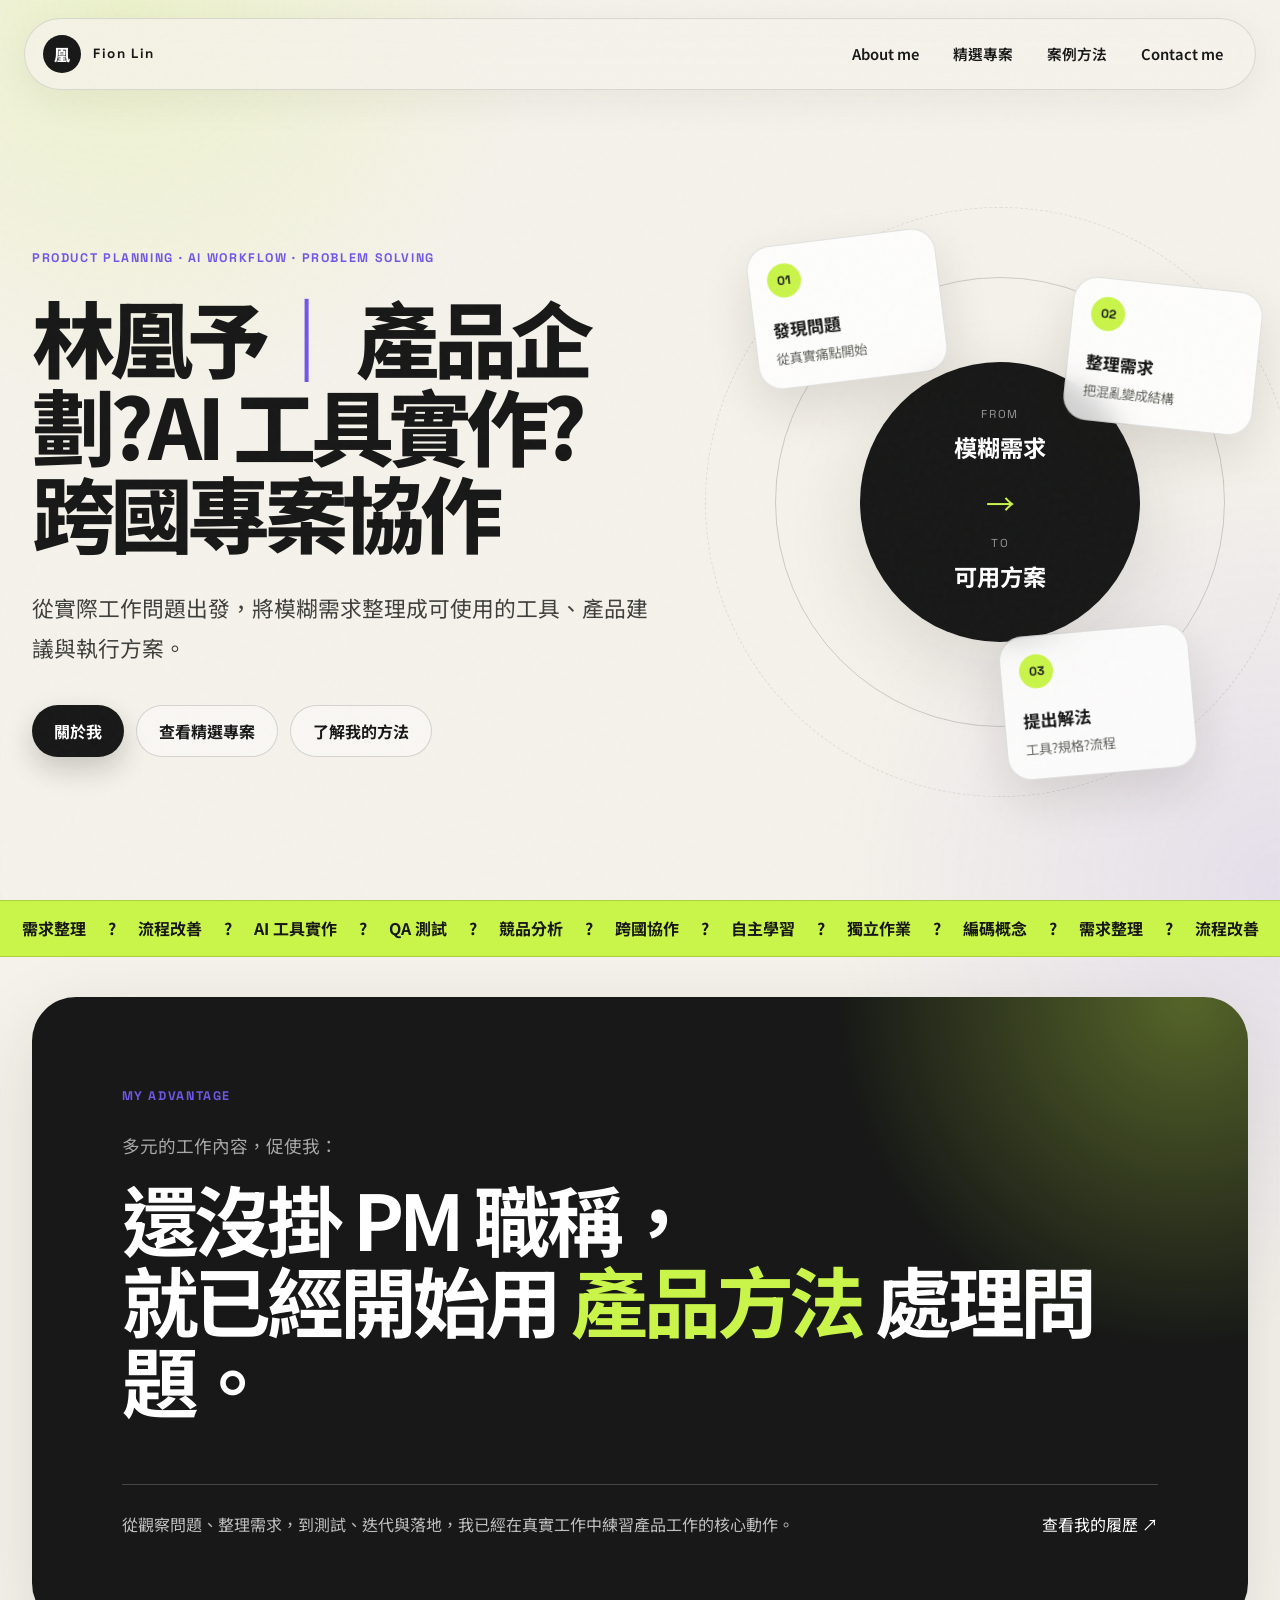
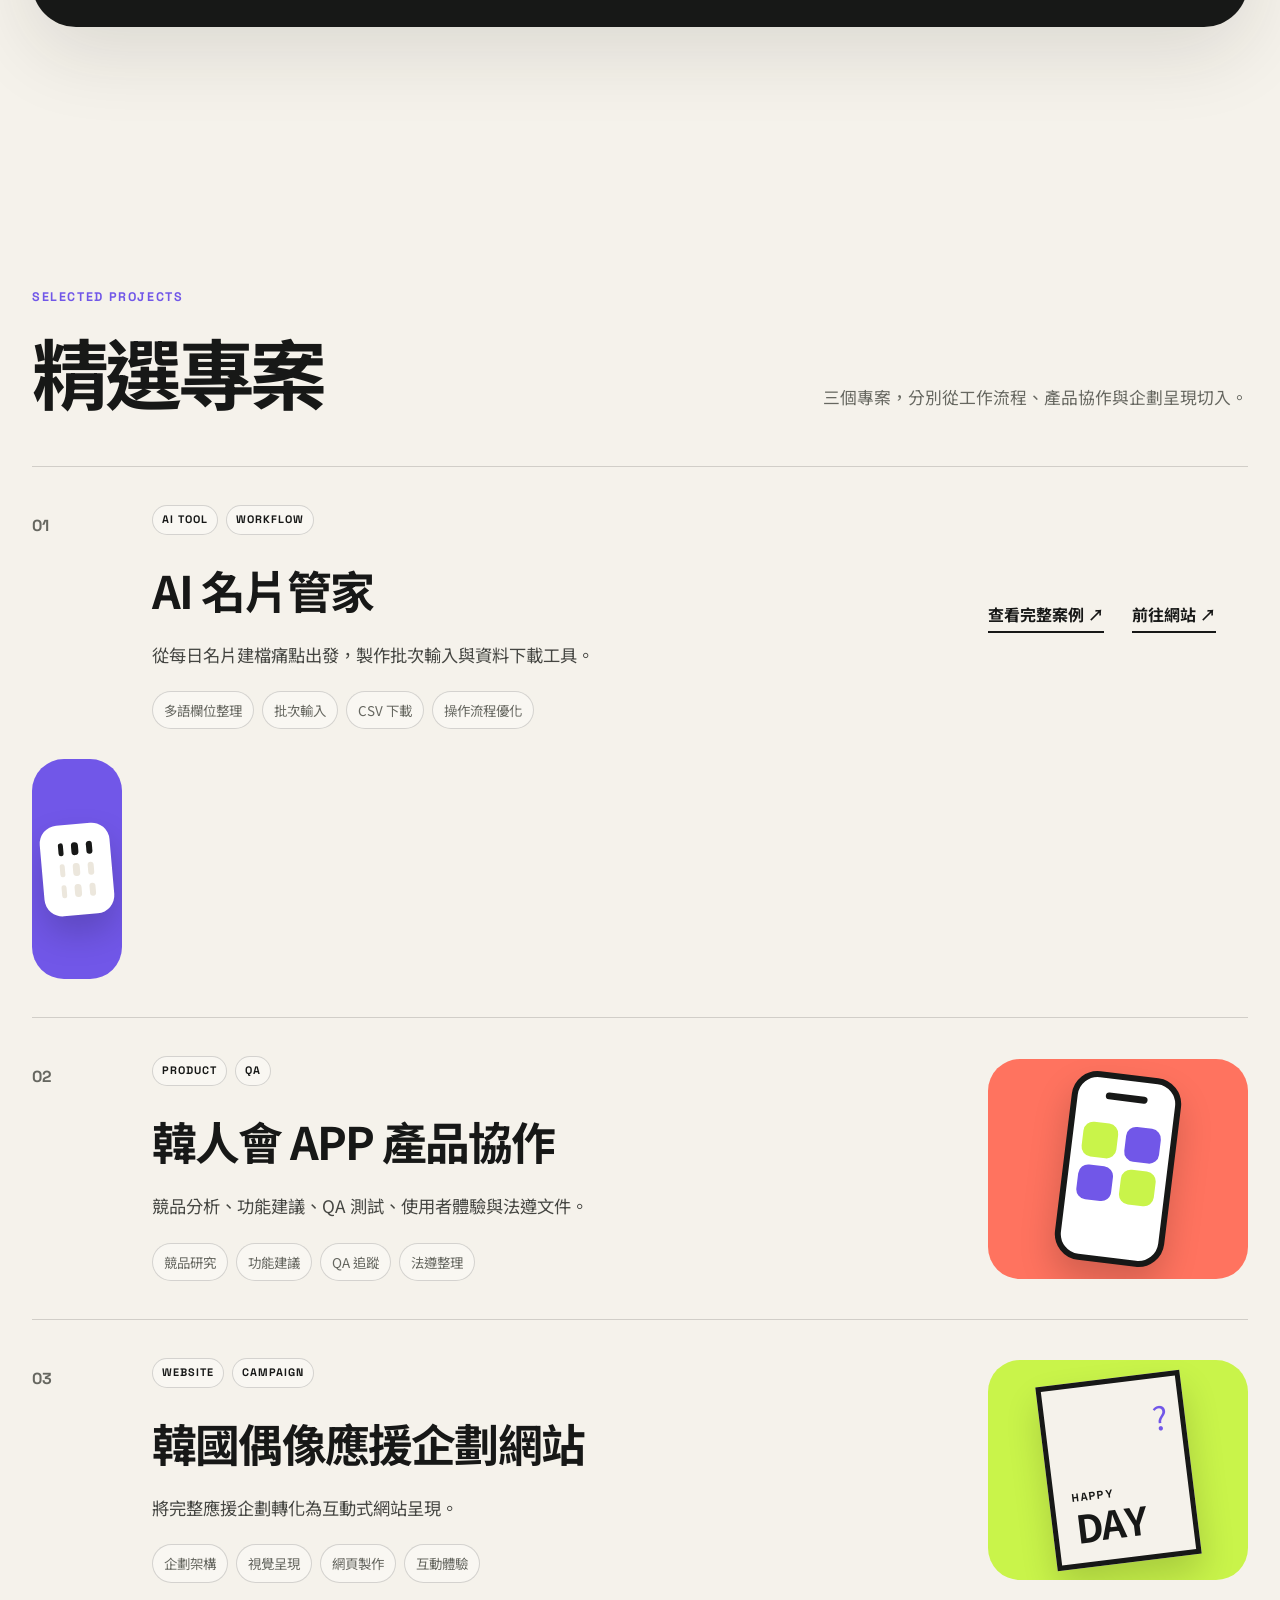
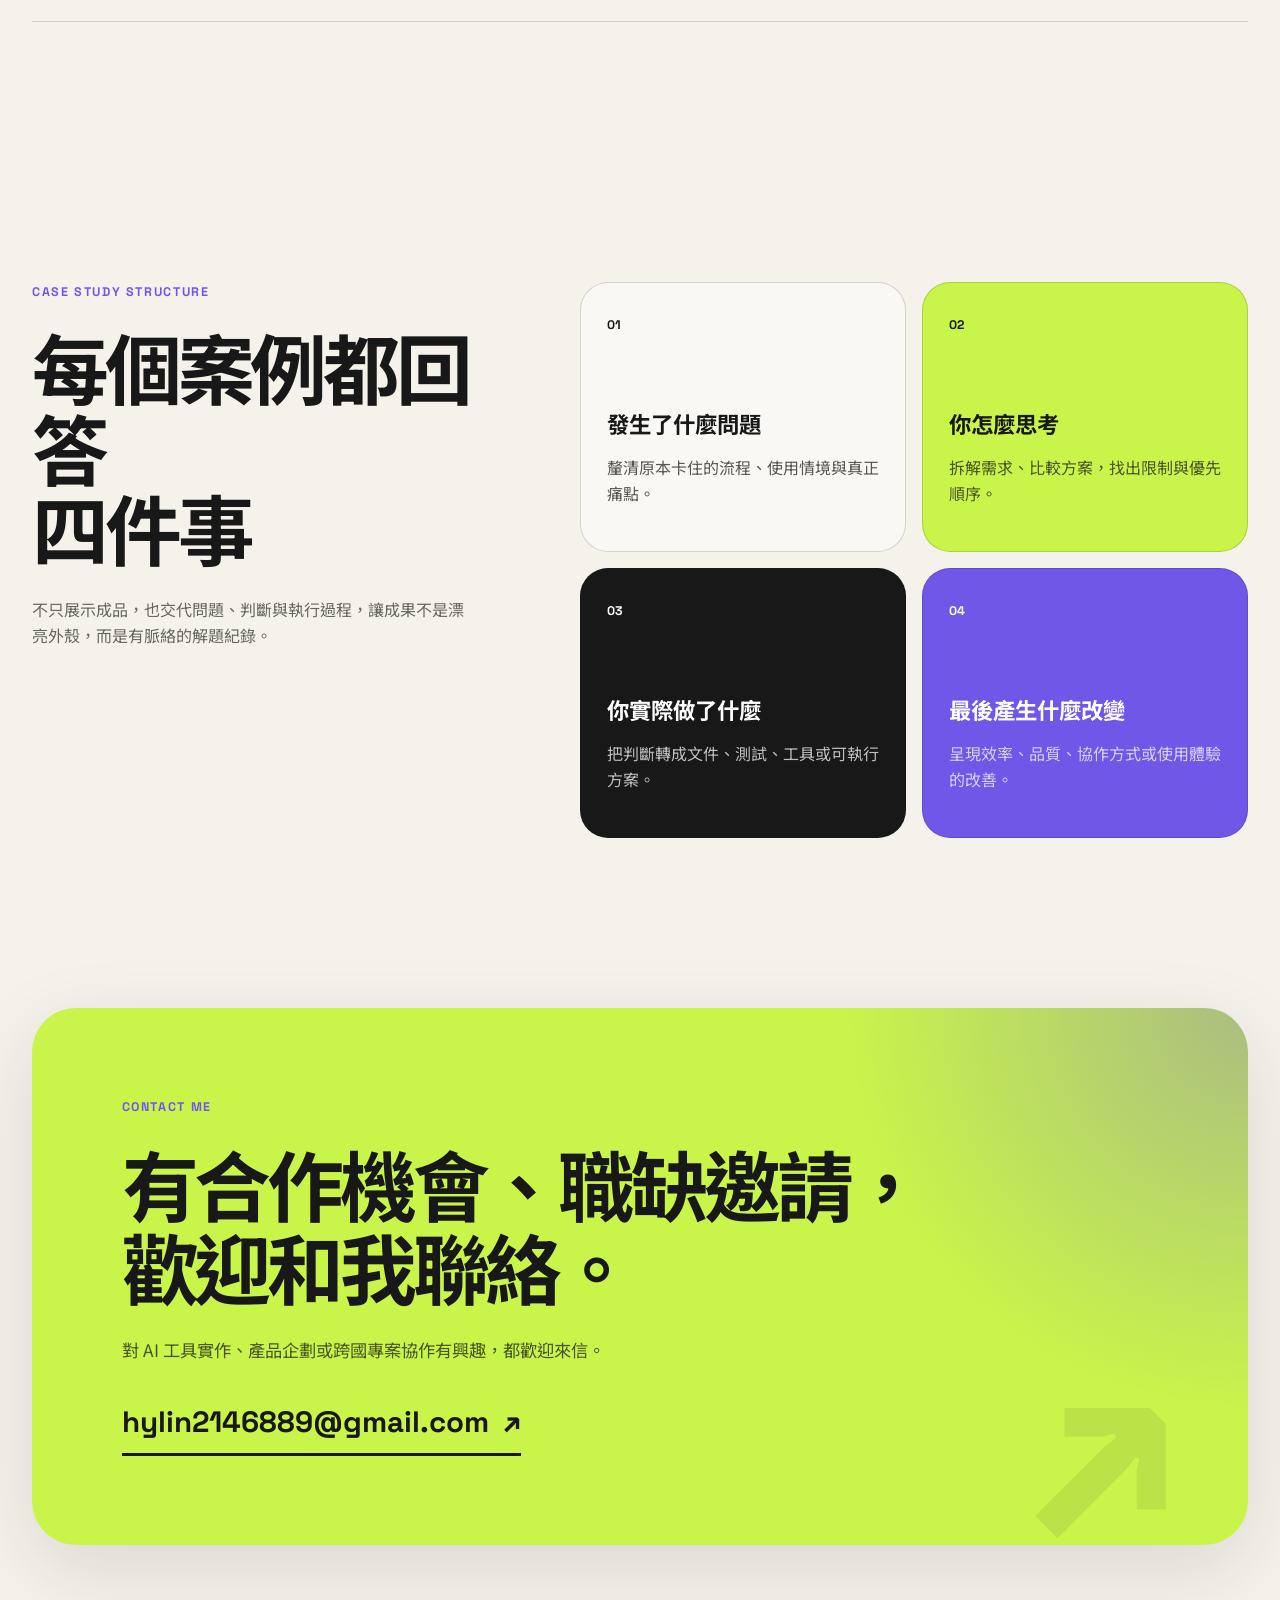
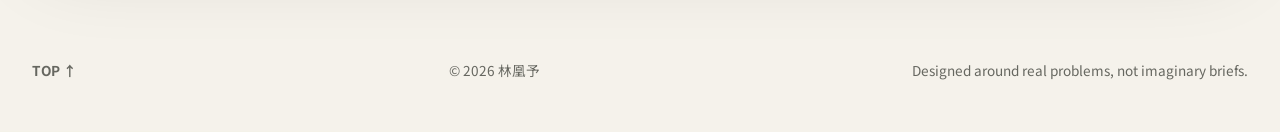
==== commit aeeeed2d: "Add files via upload" ====
--- a/index.html
+++ b/index.html
@@ -1,342 +1,328 @@
-<!DOCTYPE html>
-<html lang="zh-Hant">
-<head>
-  <meta charset="UTF-8" />
-  <meta name="viewport" content="width=device-width, initial-scale=1.0" />
-  <meta name="description" content="林凰予的產品企劃、AI 工具實作與跨國專案協作作品集。" />
-  <title>林凰予｜產品企劃・AI 工具實作・跨國專案協作</title>
-  <link rel="preconnect" href="https://fonts.googleapis.com">
-  <link rel="preconnect" href="https://fonts.gstatic.com" crossorigin>
-  <link href="https://fonts.googleapis.com/css2?family=Noto+Sans+TC:wght@400;500;600;700;800&family=Space+Grotesk:wght@500;600;700&display=swap" rel="stylesheet">
-  <link rel="stylesheet" href="styles.css" />
-</head>
-<body>
-  <div class="noise" aria-hidden="true"></div>
+<!DOCTYPE html>
+<html lang="zh-Hant">
+<head>
+  <meta charset="UTF-8" />
+  <meta name="viewport" content="width=device-width, initial-scale=1.0" />
+  <meta name="description" content="林凰予的產品企劃、AI 工具實作與跨國專案協作作品集。" />
+  <title>林凰予｜產品企劃?AI 工具實作?跨國專案協作</title>
+  <link rel="preconnect" href="https://fonts.googleapis.com">
+  <link rel="preconnect" href="https://fonts.gstatic.com" crossorigin>
+  <link href="https://fonts.googleapis.com/css2?family=Noto+Sans+TC:wght@400;500;600;700;800&family=Space+Grotesk:wght@500;600;700&display=swap" rel="stylesheet">
+  <link rel="stylesheet" href="styles.css" />
+</head>
+<body>
+  <div class="noise" aria-hidden="true"></div>
+
+  <header class="site-header">
+    <a class="brand" href="#top" aria-label="回到首頁">
+      <span class="brand-mark">凰</span>
+      <span class="brand-name">Fion Lin</span>
+    </a>
+
+    <button class="menu-toggle" type="button" aria-label="開啟導覽選單" aria-expanded="false">
+      <span></span>
+      <span></span>
+    </button>
+
+    <nav class="site-nav" aria-label="主要導覽">
+      <a href="#introduce">About me</a>
+      <a href="#projects">精選專案</a>
+      <a href="#method">案例方法</a>
+      <a href="#contact">Contact me</a>
+  
+    </nav>
+  </header>
+
+  <main id="top">
+    <section class="hero">
+      <div class="hero-copy">
+        <p class="eyebrow">PRODUCT PLANNING · AI WORKFLOW · PROBLEM SOLVING</p>
+
+        <h1>
+          林凰予<span class="slash">｜</span><br class="mobile-break">
+          產品企劃?AI 工具實作?<br>
+          跨國專案協作
+        </h1>
+
+        <p class="hero-lead">
+          從實際工作問題出發，將模糊需求整理成可使用的工具、產品建議與執行方案。
+        </p>
+
+        <div class="hero-actions">
+          <a class="button button-primary" href="#introduce">關於我</a>
+          <a class="button button-ghost" href="#projects">查看精選專案</a>
+          <a class="button button-ghost" href="#method">了解我的方法</a>
+        </div>
+      </div>
+
+      <div class="hero-visual" aria-hidden="true">
+        <div class="orbit orbit-one"></div>
+        <div class="orbit orbit-two"></div>
+
+        <div class="floating-card card-problem">
+          <span class="card-index">01</span>
+          <strong>發現問題</strong>
+          <small>從真實痛點開始</small>
+        </div>
+
+        <div class="floating-card card-clarify">
+          <span class="card-index">02</span>
+          <strong>整理需求</strong>
+          <small>把混亂變成結構</small>
+        </div>
+
+        <div class="floating-card card-build">
+          <span class="card-index">03</span>
+          <strong>提出解法</strong>
+          <small>工具?規格?流程</small>
+        </div>
+
+        <div class="visual-core">
+          <span>FROM</span>
+          <b>模糊需求</b>
+          <i>→</i>
+          <span>TO</span>
+          <b>可用方案</b>
+        </div>
+      </div>
+    </section>
+
+    <section class="marquee" aria-label="能力標籤">
+      <div class="marquee-track">
+        <span>需求整理</span><i>?</i>
+        <span>流程改善</span><i>?</i>
+        <span>AI 工具實作</span><i>?</i>
+        <span>QA 測試</span><i>?</i>
+        <span>競品分析</span><i>?</i>
+        <span>跨國協作</span><i>?</i>
+        <span>自主學習</span><i>?</i>
+        <span>獨立作業</span><i>?</i>
+        <span>編碼概念</span><i>?</i>
+        <span>需求整理</span><i>?</i>
+        <span>流程改善</span><i>?</i>
+        <span>AI 工具實作</span><i>?</i>
+        <span>QA 測試</span><i>?</i>
+        <span>競品分析</span><i>?</i>
+        <span>跨國協作</span><i>?</i>
+        <span>自主學習</span><i>?</i>
+        <span>獨立作業</span><i>?</i>
+        <span>AI 協作開發</span><i>?</i>
+      </div>
+    </section>
+
+
+    <section class="section strength-section" id="introduce">
+      <div class="strength-card">
+        <p class="eyebrow">MY ADVANTAGE</p>
+        <p class="strength-kicker">多元的工作內容，促使我：</p>
+        <h2>
+          還沒掛 PM 職稱，<br>
+          就已經開始用
+          <span>產品方法</span>
+          處理問題。
+        </h2>
+
+        <div class="strength-footer">
+          <p>
+            從觀察問題、整理需求，到測試、迭代與落地，我已經在真實工作中練習產品工作的核心動作。
+          </p>
+
+<a class="resume-link" href="resume.html">
+  查看我的履歷 ↗
+</a>
+          
+        </div>
+      </div>
+    </section>
+  </main>
+
+    
+    <section class="section projects-section" id="projects">
+      <div class="section-heading">
+        <div>
+          <p class="eyebrow">SELECTED PROJECTS</p>
+          <h2>精選專案</h2>
+        </div>
+        <p class="section-intro">
+          三個專案，分別從工作流程、產品協作與企劃呈現切入。
+        </p>
+      </div>
+<div class="project-list">
+  <article class="project-card">
+    <div class="project-number">01</div>
+
+    <div class="project-content">
+      <div class="project-labels">
+        <span>AI TOOL</span>
+        <span>WORKFLOW</span>
+      </div>
+
+      <h3>AI 名片管家</h3>
+
+      <p>
+        從每日名片建檔痛點出發，製作批次輸入與資料下載工具。
+      </p>
+
+      <div class="project-details">
+        <span>多語欄位整理</span>
+        <span>批次輸入</span>
+        <span>CSV 下載</span>
+        <span>操作流程優化</span>
+      </div>
+    </div>
+
+    <div class="project-actions">
+      <a
+        class="project-action-link"
+        href="project-ai-business-card.html"
+      >
+        查看完整案例 ↗
+      </a>
+
+      <a
+        class="project-action-link"
+        href="https://bjjp0929.github.io/business-card-ai/"
+        target="_blank"
+        rel="noopener noreferrer"
+      >
+        前往網站 ↗
+      </a>
+    </div>
+
+    <div class="project-icon" aria-hidden="true">
+      <div class="mini-table">
+        <span></span>
+        <span></span>
+        <span></span>
+
+        <b></b>
+        <b></b>
+        <b></b>
+
+        <b></b>
+        <b></b>
+        <b></b>
+      </div>
+    </div>
+  </article>
 
-  <header class="site-header">
-    <a class="brand" href="#top" aria-label="回到首頁">
-      <span class="brand-mark">凰</span>
-      <span class="brand-name">Fion Lin</span>
-    </a>
-
-    <button class="menu-toggle" type="button" aria-label="開啟導覽選單" aria-expanded="false">
-      <span></span>
-      <span></span>
-    </button>
-
-    <nav class="site-nav" aria-label="主要導覽">
-      <a href="#introduce">About me</a>
-      <a href="#projects">精選專案</a>
-      <a href="#method">案例方法</a>
-      <a href="#contact">Contact me</a>
-  
-    </nav>
-  </header>
-
-  <main id="top">
-    <section class="hero">
-      <div class="hero-copy">
-        <p class="eyebrow">PRODUCT PLANNING · AI WORKFLOW · PROBLEM SOLVING</p>
-
-        <h1>
-          林凰予<span class="slash">｜</span><br class="mobile-break">
-          產品企劃・AI 工具實作・<br>
-          跨國專案協作
-        </h1>
-
-        <p class="hero-lead">
-          從實際工作問題出發，將模糊需求整理成可使用的工具、產品建議與執行方案。
-        </p>
-
-        <div class="hero-actions">
-          <a class="button button-primary" href="#introduce">關於我</a>
-          <a class="button button-ghost" href="#projects">查看精選專案</a>
-          <a class="button button-ghost" href="#method">了解我的方法</a>
-        </div>
-      </div>
-
-      <div class="hero-visual" aria-hidden="true">
-        <div class="orbit orbit-one"></div>
-        <div class="orbit orbit-two"></div>
-
-        <div class="floating-card card-problem">
-          <span class="card-index">01</span>
-          <strong>發現問題</strong>
-          <small>從真實痛點開始</small>
-        </div>
-
-        <div class="floating-card card-clarify">
-          <span class="card-index">02</span>
-          <strong>整理需求</strong>
-          <small>把混亂變成結構</small>
-        </div>
-
-        <div class="floating-card card-build">
-          <span class="card-index">03</span>
-          <strong>提出解法</strong>
-          <small>工具・規格・流程</small>
-        </div>
-
-        <div class="visual-core">
-          <span>FROM</span>
-          <b>模糊需求</b>
-          <i>→</i>
-          <span>TO</span>
-          <b>可用方案</b>
-        </div>
-      </div>
-    </section>
-
-    <section class="marquee" aria-label="能力標籤">
-      <div class="marquee-track">
-        <span>需求整理</span><i>✦</i>
-        <span>流程改善</span><i>✦</i>
-        <span>AI 工具實作</span><i>✦</i>
-        <span>QA 測試</span><i>✦</i>
-        <span>競品分析</span><i>✦</i>
-        <span>跨國協作</span><i>✦</i>
-        <span>自主學習</span><i>✦</i>
-        <span>獨立作業</span><i>✦</i>
-        <span>編碼概念</span><i>✦</i>
-        <span>需求整理</span><i>✦</i>
-        <span>流程改善</span><i>✦</i>
-        <span>AI 工具實作</span><i>✦</i>
-        <span>QA 測試</span><i>✦</i>
-        <span>競品分析</span><i>✦</i>
-        <span>跨國協作</span><i>✦</i>
-        <span>自主學習</span><i>✦</i>
-        <span>獨立作業</span><i>✦</i>
-        <span>AI 協作開發</span><i>✦</i>
-      </div>
-    </section>
-
-
-    <section class="section strength-section" id="introduce">
-      <div class="strength-card">
-        <p class="eyebrow">MY ADVANTAGE</p>
-        <p class="strength-kicker">多元的工作內容，促使我：</p>
-        <h2>
-          還沒掛 PM 職稱，<br>
-          就已經開始用
-          <span>產品方法</span>
-          處理問題。
-        </h2>
-
-        <div class="strength-footer">
-          <p>
-            從觀察問題、整理需求，到測試、迭代與落地，我已經在真實工作中練習產品工作的核心動作。
-          </p>
-
-<a class="resume-link" href="resume.html">
-  查看我的履歷 ↗
-</a>
-          
-        </div>
-      </div>
+        <article class="project-card">
+          <div class="project-number">02</div>
+          <div class="project-content">
+            <div class="project-labels">
+              <span>PRODUCT</span>
+              <span>QA</span>
+            </div>
+            <h3>韓人會 APP 產品協作</h3>
+            <p>競品分析、功能建議、QA 測試、使用者體驗與法遵文件。</p>
+            <div class="project-details">
+              <span>競品研究</span>
+              <span>功能建議</span>
+              <span>QA 追蹤</span>
+              <span>法遵整理</span>
+            </div>
+          </div>
+          <div class="project-icon phone-icon" aria-hidden="true">
+            <div class="phone-shell">
+              <div class="phone-notch"></div>
+              <div class="phone-grid">
+                <i></i><i></i><i></i><i></i>
+              </div>
+            </div>
+          </div>
+        </article>
+
+        <article class="project-card">
+          <div class="project-number">03</div>
+          <div class="project-content">
+            <div class="project-labels">
+              <span>WEBSITE</span>
+              <span>CAMPAIGN</span>
+            </div>
+            <h3>韓國偶像應援企劃網站</h3>
+            <p>將完整應援企劃轉化為互動式網站呈現。</p>
+            <div class="project-details">
+              <span>企劃架構</span>
+              <span>視覺呈現</span>
+              <span>網頁製作</span>
+              <span>互動體驗</span>
+            </div>
+          </div>
+          <div class="project-icon poster-icon" aria-hidden="true">
+            <div class="poster">
+              <span>HAPPY</span>
+              <strong>DAY</strong>
+              <i>?</i>
+            </div>
+          </div>
+        </article>
+      </div>
+    </section>
+
+    <section class="section method-section" id="method">
+      <div class="method-copy">
+        <p class="eyebrow">CASE STUDY STRUCTURE</p>
+        <h2>每個案例都回答<br>四件事</h2>
+        <p>
+          不只展示成品，也交代問題、判斷與執行過程，讓成果不是漂亮外殼，而是有脈絡的解題紀錄。
+        </p>
+      </div>
+
+      <ol class="method-grid">
+        <li>
+          <span>01</span>
+          <h3>發生了什麼問題</h3>
+          <p>釐清原本卡住的流程、使用情境與真正痛點。</p>
+        </li>
+        <li>
+          <span>02</span>
+          <h3>你怎麼思考</h3>
+          <p>拆解需求、比較方案，找出限制與優先順序。</p>
+        </li>
+        <li>
+          <span>03</span>
+          <h3>你實際做了什麼</h3>
+          <p>把判斷轉成文件、測試、工具或可執行方案。</p>
+        </li>
+        <li>
+          <span>04</span>
+          <h3>最後產生什麼改變</h3>
+          <p>呈現效率、品質、協作方式或使用體驗的改善。</p>
+        </li>
+      </ol>
+      
+    </section>
+
+    <section class="section contact-section" id="contact">
+      <div class="contact-card">
+        <p class="eyebrow">CONTACT ME</p>
+
+        <h2>
+          有合作機會、職缺邀請，<br>
+          歡迎和我聯絡。
+        </h2>
+
+        <p class="contact-text">
+          對 AI 工具實作、產品企劃或跨國專案協作有興趣，都歡迎來信。
+        </p>
+
+        <a
+          class="contact-mail"
+          href="mailto:hylin2146889@gmail.com?subject=作品集聯絡｜林凰予"
+        >
+          hylin2146889@gmail.com
+          <span>↗</span>
+        </a>
+      </div>
     </section>
   </main>
 
-    
-    <section class="section projects-section" id="projects">
-      <div class="section-heading">
-        <div>
-          <p class="eyebrow">SELECTED PROJECTS</p>
-          <h2>精選專案</h2>
-        </div>
-        <p class="section-intro">
-          三個專案，分別從工作流程、產品協作與企劃呈現切入。
-        </p>
-      </div>
-<div class="project-list">
-  <article class="project-card">
-    <div class="project-number">01</div>
-
-    <div class="project-content">
-      <div class="project-labels">
-        <span>AI TOOL</span>
-        <span>WORKFLOW</span>
-      </div>
-
-      <h3>AI 名片管家</h3>
-
-      <p>
-        從每日名片建檔痛點出發，製作批次輸入與資料下載工具。
-      </p>
-
-      <div class="project-details">
-        <span>多語欄位整理</span>
-        <span>批次輸入</span>
-        <span>CSV 下載</span>
-        <span>操作流程優化</span>
-      </div>
-    </div>
-
-    <div class="project-actions">
-      <a
-        class="project-action-link"
-        href="project-ai-business-card.html"
-      >
-        查看完整案例 ↗
-      </a>
-
-      <a
-        class="project-action-link"
-        href="https://bjjp0929.github.io/business-card-ai/"
-        target="_blank"
-        rel="noopener noreferrer"
-      >
-        前往網站 ↗
-      </a>
-    </div>
-
-    <div class="project-icon" aria-hidden="true">
-      <div class="mini-table">
-        <span></span>
-        <span></span>
-        <span></span>
-
-        <b></b>
-        <b></b>
-        <b></b>
-
-        <b></b>
-        <b></b>
-        <b></b>
-      </div>
-    </div>
-  </article>
-            
-          </div>
-          <div class="project-icon" aria-hidden="true">
-            <div class="mini-table">
-              <span></span><span></span><span></span>
-              <b></b><b></b><b></b>
-              <b></b><b></b><b></b>
-            </div>
-          </div>
-        </article>
-
-        <article class="project-card">
-          <div class="project-number">02</div>
-          <div class="project-content">
-            <div class="project-labels">
-              <span>PRODUCT</span>
-              <span>QA</span>
-            </div>
-            <h3>韓人會 APP 產品協作</h3>
-            <p>競品分析、功能建議、QA 測試、使用者體驗與法遵文件。</p>
-            <div class="project-details">
-              <span>競品研究</span>
-              <span>功能建議</span>
-              <span>QA 追蹤</span>
-              <span>法遵整理</span>
-            </div>
-          </div>
-          <div class="project-icon phone-icon" aria-hidden="true">
-            <div class="phone-shell">
-              <div class="phone-notch"></div>
-              <div class="phone-grid">
-                <i></i><i></i><i></i><i></i>
-              </div>
-            </div>
-          </div>
-        </article>
-
-        <article class="project-card">
-          <div class="project-number">03</div>
-          <div class="project-content">
-            <div class="project-labels">
-              <span>WEBSITE</span>
-              <span>CAMPAIGN</span>
-            </div>
-            <h3>韓國偶像應援企劃網站</h3>
-            <p>將完整應援企劃轉化為互動式網站呈現。</p>
-            <div class="project-details">
-              <span>企劃架構</span>
-              <span>視覺呈現</span>
-              <span>網頁製作</span>
-              <span>互動體驗</span>
-            </div>
-          </div>
-          <div class="project-icon poster-icon" aria-hidden="true">
-            <div class="poster">
-              <span>HAPPY</span>
-              <strong>DAY</strong>
-              <i>✦</i>
-            </div>
-          </div>
-        </article>
-      </div>
-    </section>
-
-    <section class="section method-section" id="method">
-      <div class="method-copy">
-        <p class="eyebrow">CASE STUDY STRUCTURE</p>
-        <h2>每個案例都回答<br>四件事</h2>
-        <p>
-          不只展示成品，也交代問題、判斷與執行過程，讓成果不是漂亮外殼，而是有脈絡的解題紀錄。
-        </p>
-      </div>
-
-      <ol class="method-grid">
-        <li>
-          <span>01</span>
-          <h3>發生了什麼問題</h3>
-          <p>釐清原本卡住的流程、使用情境與真正痛點。</p>
-        </li>
-        <li>
-          <span>02</span>
-          <h3>你怎麼思考</h3>
-          <p>拆解需求、比較方案，找出限制與優先順序。</p>
-        </li>
-        <li>
-          <span>03</span>
-          <h3>你實際做了什麼</h3>
-          <p>把判斷轉成文件、測試、工具或可執行方案。</p>
-        </li>
-        <li>
-          <span>04</span>
-          <h3>最後產生什麼改變</h3>
-          <p>呈現效率、品質、協作方式或使用體驗的改善。</p>
-        </li>
-      </ol>
-      
-    </section>
-
-    <section class="section contact-section" id="contact">
-      <div class="contact-card">
-        <p class="eyebrow">CONTACT ME</p>
-
-        <h2>
-          有合作機會、職缺邀請，<br>
-          歡迎和我聯絡。
-        </h2>
-
-        <p class="contact-text">
-          對 AI 工具實作、產品企劃或跨國專案協作有興趣，都歡迎來信。
-        </p>
-
-        <a
-          class="contact-mail"
-          href="mailto:hylin2146889@gmail.com?subject=作品集聯絡｜林凰予"
-        >
-          hylin2146889@gmail.com
-          <span>↗</span>
-        </a>
-      </div>
-    </section>
-
   <footer>
-      
-       <a href="#top" class="back-top">TOP ↑</a>
-      
-    </section>
-
-  <footer>
+    <a href="#top" class="back-top">TOP ↑</a>
     <span>© 2026 林凰予</span>
     <span>Designed around real problems, not imaginary briefs.</span>
   </footer>
 
-  <script src="script.js"></script>
-</body>
-</html>
+  <script src="script.js"></script>
+</body>
+</html>
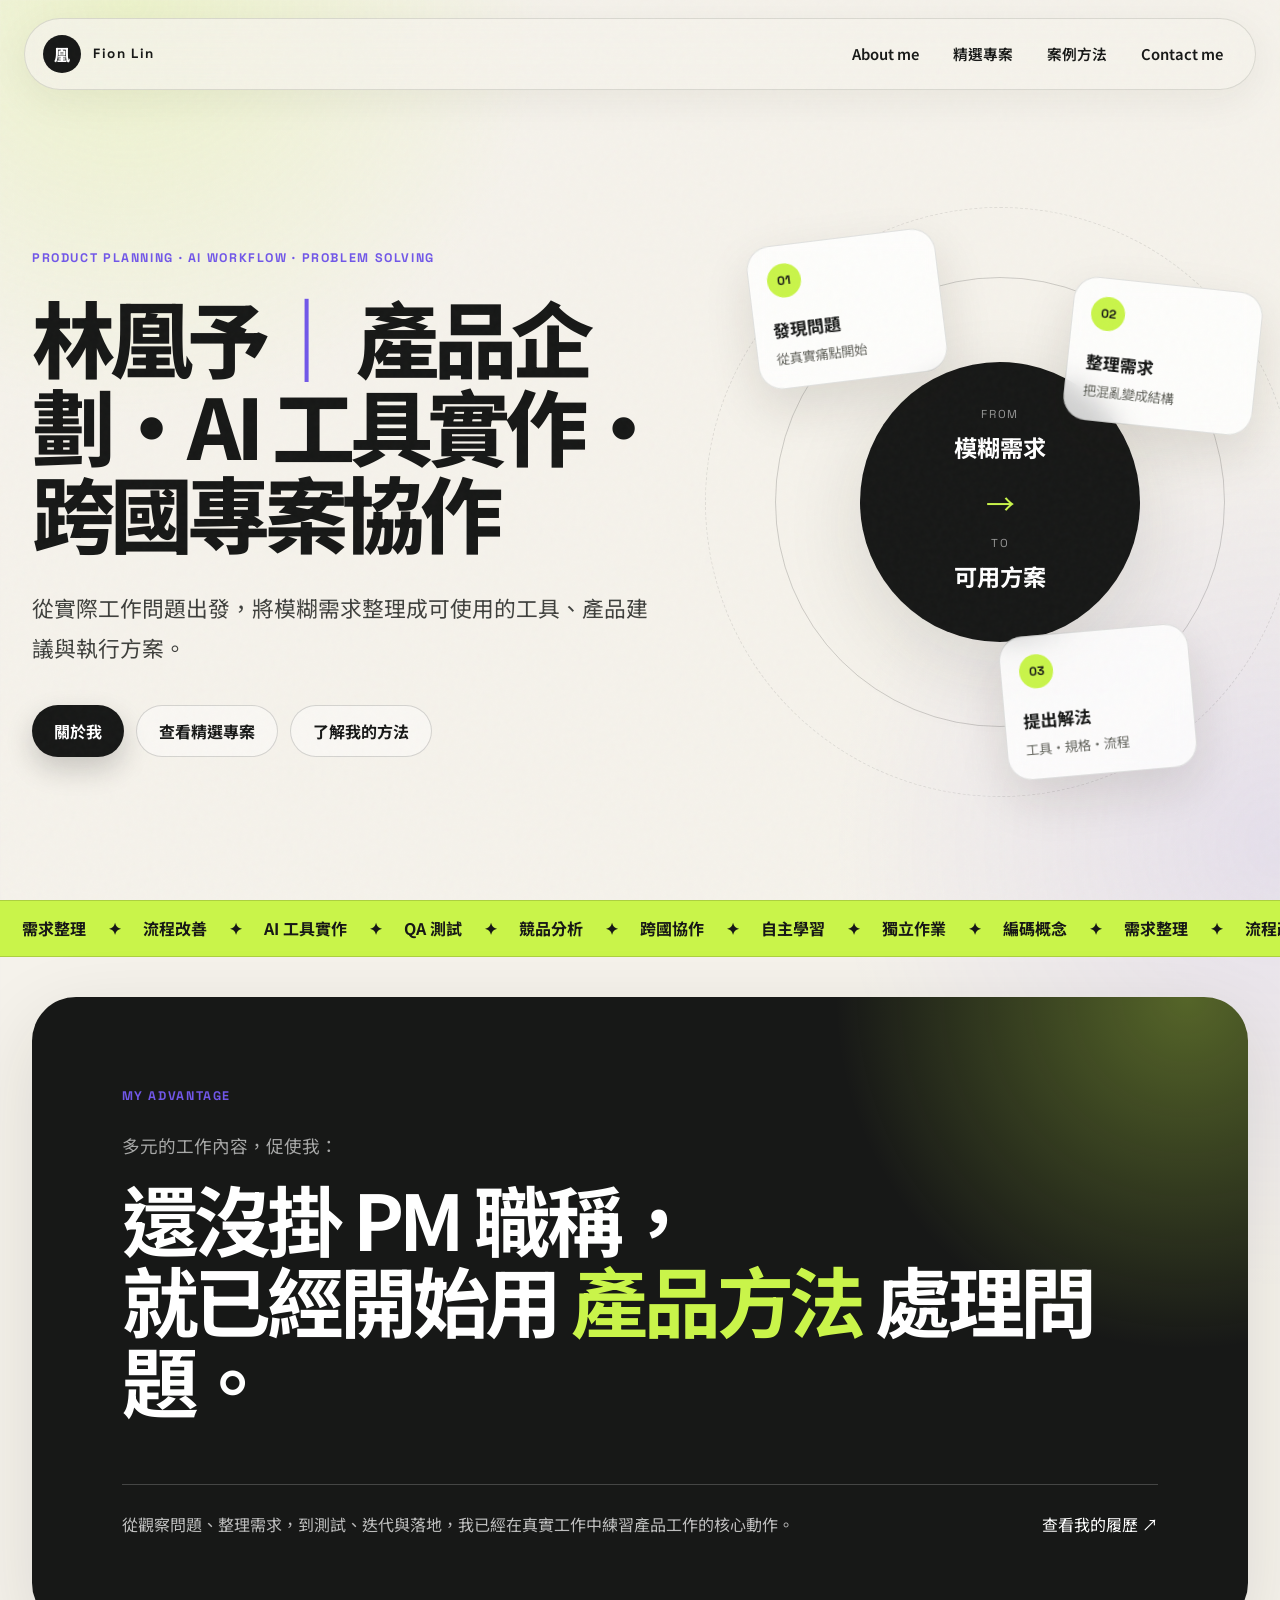
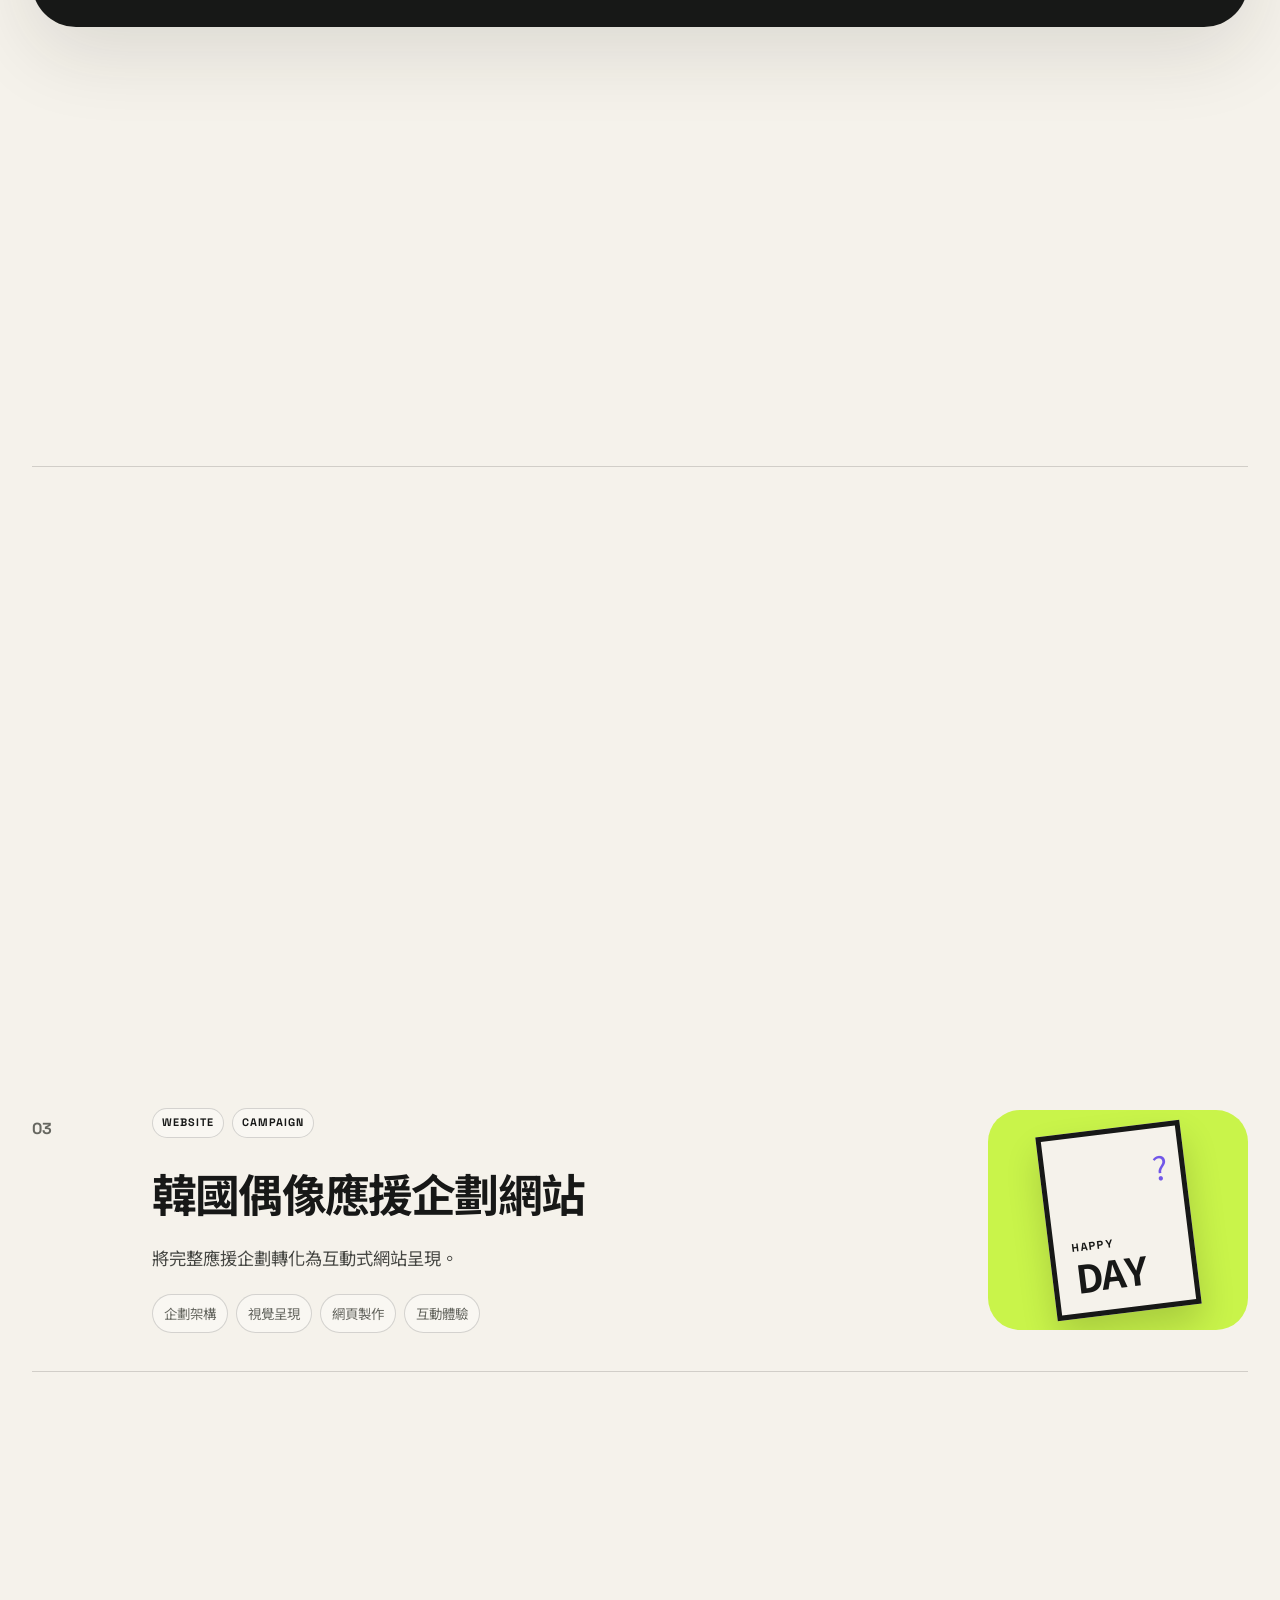
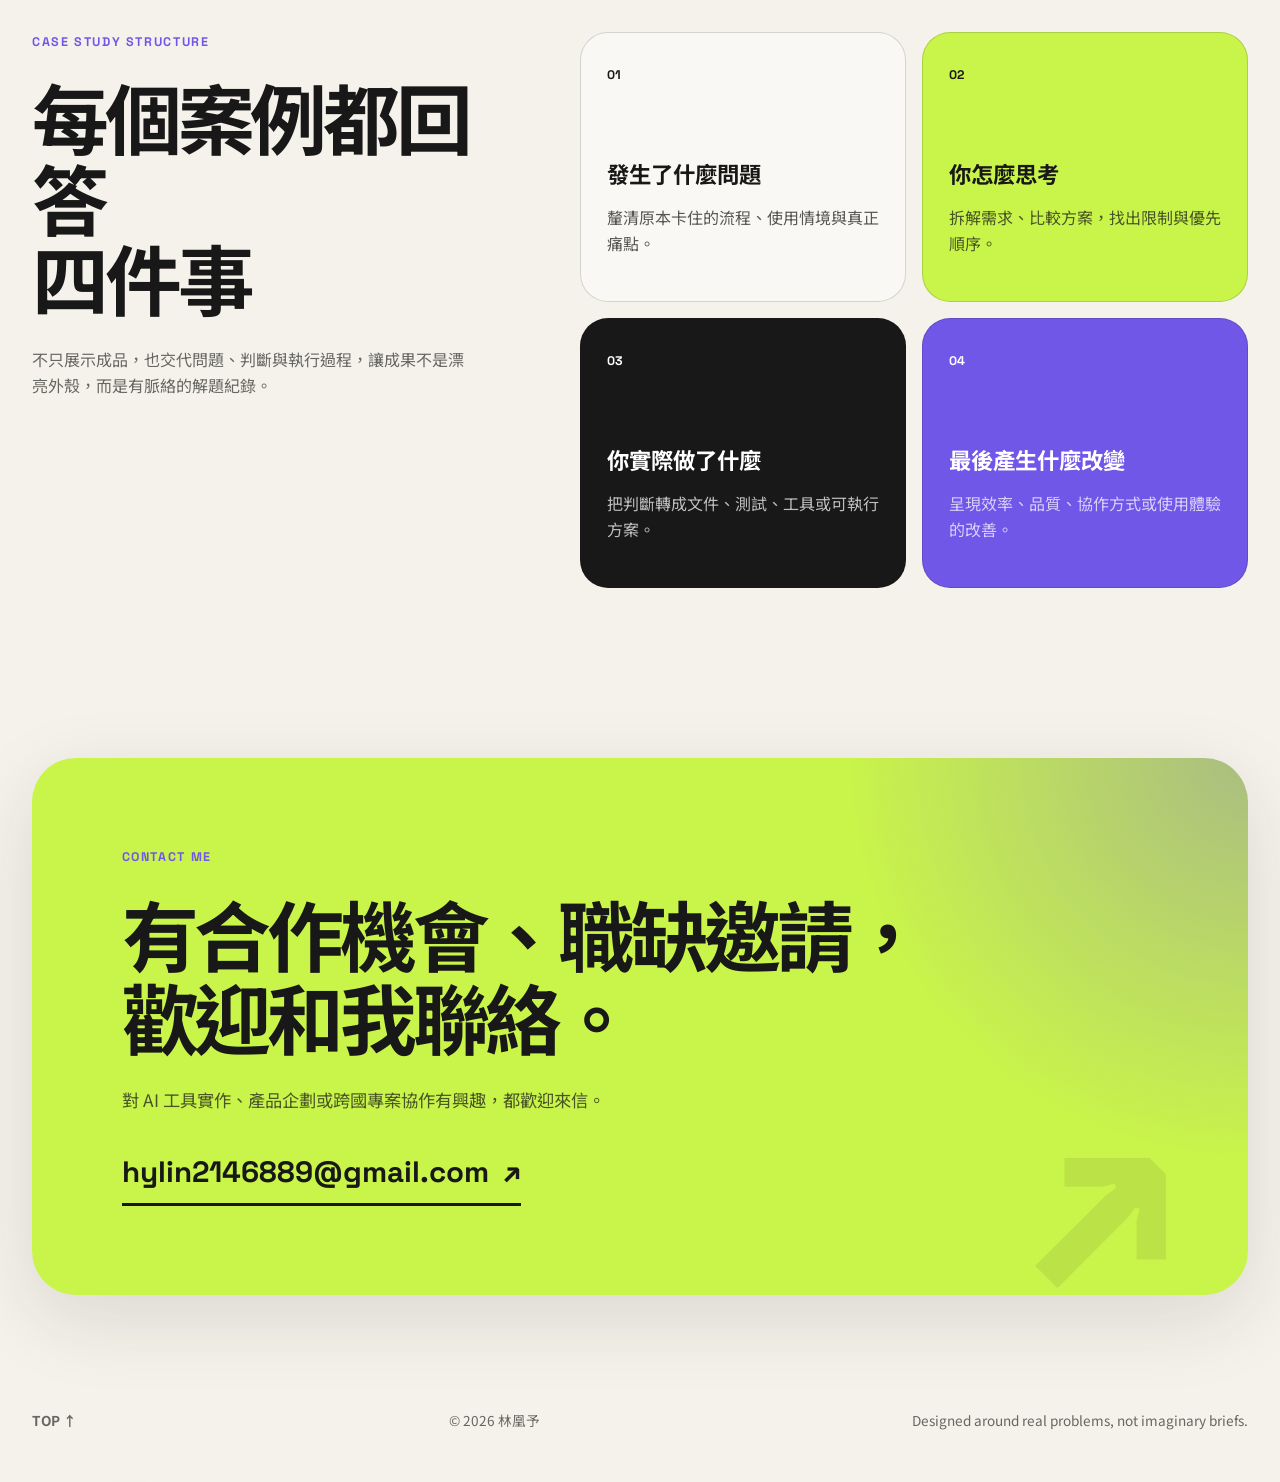
==== commit 85fdaa27: "Update index.html" ====
--- a/index.html
+++ b/index.html
@@ -4,7 +4,7 @@
   <meta charset="UTF-8" />
   <meta name="viewport" content="width=device-width, initial-scale=1.0" />
   <meta name="description" content="林凰予的產品企劃、AI 工具實作與跨國專案協作作品集。" />
-  <title>林凰予｜產品企劃?AI 工具實作?跨國專案協作</title>
+  <title>林凰予｜產品企劃・AI 工具實作・跨國專案協作</title>
   <link rel="preconnect" href="https://fonts.googleapis.com">
   <link rel="preconnect" href="https://fonts.gstatic.com" crossorigin>
   <link href="https://fonts.googleapis.com/css2?family=Noto+Sans+TC:wght@400;500;600;700;800&family=Space+Grotesk:wght@500;600;700&display=swap" rel="stylesheet">
@@ -40,7 +40,7 @@
 
         <h1>
           林凰予<span class="slash">｜</span><br class="mobile-break">
-          產品企劃?AI 工具實作?<br>
+          產品企劃・AI 工具實作・<br>
           跨國專案協作
         </h1>
 
@@ -74,7 +74,7 @@
         <div class="floating-card card-build">
           <span class="card-index">03</span>
           <strong>提出解法</strong>
-          <small>工具?規格?流程</small>
+          <small>工具・規格・流程</small>
         </div>
 
         <div class="visual-core">
@@ -89,24 +89,24 @@
 
     <section class="marquee" aria-label="能力標籤">
       <div class="marquee-track">
-        <span>需求整理</span><i>?</i>
-        <span>流程改善</span><i>?</i>
-        <span>AI 工具實作</span><i>?</i>
-        <span>QA 測試</span><i>?</i>
-        <span>競品分析</span><i>?</i>
-        <span>跨國協作</span><i>?</i>
-        <span>自主學習</span><i>?</i>
-        <span>獨立作業</span><i>?</i>
-        <span>編碼概念</span><i>?</i>
-        <span>需求整理</span><i>?</i>
-        <span>流程改善</span><i>?</i>
-        <span>AI 工具實作</span><i>?</i>
-        <span>QA 測試</span><i>?</i>
-        <span>競品分析</span><i>?</i>
-        <span>跨國協作</span><i>?</i>
-        <span>自主學習</span><i>?</i>
-        <span>獨立作業</span><i>?</i>
-        <span>AI 協作開發</span><i>?</i>
+        <span>需求整理</span><i>✦</i>
+        <span>流程改善</span><i>✦</i>
+        <span>AI 工具實作</span><i>✦</i>
+        <span>QA 測試</span><i>✦</i>
+        <span>競品分析</span><i>✦</i>
+        <span>跨國協作</span><i>✦</i>
+        <span>自主學習</span><i>✦</i>
+        <span>獨立作業</span><i>✦</i>
+        <span>編碼概念</span><i>✦</i>
+        <span>需求整理</span><i>✦</i>
+        <span>流程改善</span><i>✦</i>
+        <span>AI 工具實作</span><i>✦</i>
+        <span>QA 測試</span><i>✦</i>
+        <span>競品分析</span><i>✦</i>
+        <span>跨國協作</span><i>✦</i>
+        <span>自主學習</span><i>✦</i>
+        <span>獨立作業</span><i>✦</i>
+        <span>AI 協作開發</span><i>✦</i>
       </div>
     </section>
 
@@ -204,8 +204,8 @@
         <b></b>
       </div>
     </div>
-  </article>
-
+  </article>
+
         <article class="project-card">
           <div class="project-number">02</div>
           <div class="project-content">
@@ -314,15 +314,15 @@
           <span>↗</span>
         </a>
       </div>
-    </section>
-  </main>
-
-  <footer>
-    <a href="#top" class="back-top">TOP ↑</a>
-    <span>© 2026 林凰予</span>
-    <span>Designed around real problems, not imaginary briefs.</span>
-  </footer>
-
+    </section>
+  </main>
+
+  <footer>
+    <a href="#top" class="back-top">TOP ↑</a>
+    <span>© 2026 林凰予</span>
+    <span>Designed around real problems, not imaginary briefs.</span>
+  </footer>
+
   <script src="script.js"></script>
 </body>
-</html>+</html>
--- a/styles.css
+++ b/styles.css
@@ -1,1032 +1,1032 @@
-:root {
-  --ink: #171817;
-  --paper: #f5f2eb;
-  --paper-strong: #ece7dd;
-  --lime: #c9f44a;
-  --violet: #7157e8;
-  --coral: #ff735f;
-  --line: rgba(23, 24, 23, 0.16);
-  --muted: #666760;
-  --shadow: 0 24px 80px rgba(34, 30, 22, 0.12);
-}
-
-* {
-  box-sizing: border-box;
-}
-
-html {
-  scroll-behavior: smooth;
-}
-
-body {
-  margin: 0;
-  overflow-x: hidden;
-  color: var(--ink);
-  background:
-    radial-gradient(circle at 10% 0%, rgba(201, 244, 74, 0.2), transparent 26rem),
-    radial-gradient(circle at 100% 18%, rgba(113, 87, 232, 0.12), transparent 28rem),
-    var(--paper);
-  font-family: "Noto Sans TC", sans-serif;
-  line-height: 1.65;
-}
-
-body.menu-open {
-  overflow: hidden;
-}
-
-a {
-  color: inherit;
-  text-decoration: none;
-}
-
-button {
-  color: inherit;
-  font: inherit;
-}
-
-.noise {
-  position: fixed;
-  inset: 0;
-  z-index: 99;
-  pointer-events: none;
-  opacity: 0.035;
-  background-image: url("data:image/svg+xml,%3Csvg viewBox='0 0 180 180' xmlns='http://www.w3.org/2000/svg'%3E%3Cfilter id='n'%3E%3CfeTurbulence type='fractalNoise' baseFrequency='.9' numOctaves='4' stitchTiles='stitch'/%3E%3C/filter%3E%3Crect width='100%25' height='100%25' filter='url(%23n)' opacity='.7'/%3E%3C/svg%3E");
-}
-
-.site-header {
-  position: sticky;
-  top: 0;
-  z-index: 20;
-  display: flex;
-  align-items: center;
-  justify-content: space-between;
-  width: min(1380px, calc(100% - 48px));
-  margin: 18px auto 0;
-  padding: 14px 18px;
-  border: 1px solid rgba(23, 24, 23, 0.12);
-  border-radius: 999px;
-  background: rgba(245, 242, 235, 0.78);
-  backdrop-filter: blur(18px);
-  box-shadow: 0 10px 40px rgba(35, 31, 22, 0.06);
-}
-
-.brand {
-  display: flex;
-  align-items: center;
-  gap: 12px;
-}
-
-.brand-mark {
-  display: grid;
-  width: 38px;
-  height: 38px;
-  place-items: center;
-  border-radius: 50%;
-  background: var(--ink);
-  color: white;
-  font-weight: 800;
-}
-
-.brand-name {
-  font-family: "Space Grotesk", sans-serif;
-  font-size: 0.84rem;
-  font-weight: 700;
-  letter-spacing: 0.12em;
-}
-
-.site-nav {
-  display: flex;
-  gap: 6px;
-}
-
-.site-nav a {
-  padding: 9px 14px;
-  border-radius: 999px;
-  font-size: 0.92rem;
-  font-weight: 600;
-  transition: 0.25s ease;
-}
-
-.site-nav a:hover {
-  background: var(--ink);
-  color: white;
-}
-
-.menu-toggle {
-  display: none;
-}
-
-.hero {
-  display: grid;
-  grid-template-columns: minmax(0, 1.12fr) minmax(390px, 0.88fr);
-  gap: clamp(48px, 7vw, 120px);
-  align-items: center;
-  min-height: calc(100vh - 90px);
-  width: min(1380px, calc(100% - 64px));
-  margin: 0 auto;
-  padding: 100px 0 86px;
-}
-
-.eyebrow {
-  margin: 0 0 24px;
-  color: var(--violet);
-  font-family: "Space Grotesk", sans-serif;
-  font-size: 0.78rem;
-  font-weight: 700;
-  letter-spacing: 0.13em;
-}
-
-.hero h1 {
-  max-width: 900px;
-  margin: 0;
-  font-size: clamp(3.2rem, 6.5vw, 7.4rem);
-  font-weight: 800;
-  letter-spacing: -0.065em;
-  line-height: 1.05;
-}
-
-.slash {
-  color: var(--violet);
-}
-
-.mobile-break {
-  display: none;
-}
-
-.hero-lead {
-  max-width: 760px;
-  margin: 34px 0 0;
-  color: #3f403d;
-  font-size: clamp(1.12rem, 1.7vw, 1.48rem);
-  line-height: 1.8;
-}
-
-.hero-actions {
-  display: flex;
-  flex-wrap: wrap;
-  gap: 12px;
-  margin-top: 38px;
-}
-
-.button {
-  display: inline-flex;
-  align-items: center;
-  justify-content: center;
-  min-height: 52px;
-  padding: 0 22px;
-  border-radius: 999px;
-  font-weight: 700;
-  transition: transform 0.22s ease, box-shadow 0.22s ease, background 0.22s ease;
-}
-
-.button:hover {
-  transform: translateY(-3px);
-}
-
-.button-primary {
-  background: var(--ink);
-  color: white;
-  box-shadow: 0 12px 28px rgba(23, 24, 23, 0.2);
-}
-
-.button-ghost {
-  border: 1px solid var(--line);
-  background: rgba(255, 255, 255, 0.42);
-}
-
-.hero-visual {
-  position: relative;
-  min-height: 590px;
-}
-
-.visual-core {
-  position: absolute;
-  top: 50%;
-  left: 50%;
-  display: flex;
-  flex-direction: column;
-  align-items: center;
-  justify-content: center;
-  width: 280px;
-  aspect-ratio: 1;
-  padding: 30px;
-  border-radius: 50%;
-  transform: translate(-50%, -50%);
-  background: var(--ink);
-  color: white;
-  box-shadow: var(--shadow);
-  text-align: center;
-}
-
-.visual-core span {
-  color: rgba(255, 255, 255, 0.55);
-  font-family: "Space Grotesk", sans-serif;
-  font-size: 0.72rem;
-  letter-spacing: 0.14em;
-}
-
-.visual-core b {
-  margin: 4px 0;
-  font-size: 1.45rem;
-}
-
-.visual-core i {
-  margin: 8px 0;
-  color: var(--lime);
-  font-size: 1.8rem;
-  font-style: normal;
-}
-
-.orbit {
-  position: absolute;
-  top: 50%;
-  left: 50%;
-  border: 1px solid rgba(23, 24, 23, 0.18);
-  border-radius: 50%;
-  transform: translate(-50%, -50%);
-}
-
-.orbit-one {
-  width: 450px;
-  height: 450px;
-}
-
-.orbit-two {
-  width: 590px;
-  height: 590px;
-  border-style: dashed;
-  opacity: 0.55;
-}
-
-.floating-card {
-  position: absolute;
-  z-index: 2;
-  width: 190px;
-  padding: 18px;
-  border: 1px solid rgba(23, 24, 23, 0.12);
-  border-radius: 24px;
-  background: rgba(255, 255, 255, 0.8);
-  backdrop-filter: blur(12px);
-  box-shadow: 0 20px 50px rgba(30, 26, 20, 0.12);
-  animation: float 5s ease-in-out infinite;
-}
-
-.floating-card strong,
-.floating-card small {
-  display: block;
-}
-
-.floating-card strong {
-  margin-top: 18px;
-  font-size: 1.06rem;
-}
-
-.floating-card small {
-  margin-top: 4px;
-  color: var(--muted);
-}
-
-.card-index {
-  display: grid;
-  width: 34px;
-  height: 34px;
-  place-items: center;
-  border-radius: 50%;
-  background: var(--lime);
-  font-family: "Space Grotesk", sans-serif;
-  font-size: 0.76rem;
-  font-weight: 700;
-}
-
-.card-problem {
-  top: 5%;
-  left: 0;
-  transform: rotate(-7deg);
-}
-
-.card-clarify {
-  top: 13%;
-  right: -2%;
-  transform: rotate(6deg);
-  animation-delay: -1.6s;
-}
-
-.card-build {
-  right: 11%;
-  bottom: 4%;
-  transform: rotate(-5deg);
-  animation-delay: -3.1s;
-}
-
-@keyframes float {
-  0%, 100% { translate: 0 0; }
-  50% { translate: 0 -14px; }
-}
-
-.marquee {
-  overflow: hidden;
-  border-top: 1px solid var(--line);
-  border-bottom: 1px solid var(--line);
-  background: var(--lime);
-}
-
-.marquee-track {
-  display: flex;
-  width: max-content;
-  padding: 14px 0;
-  animation: marquee 24s linear infinite;
-}
-
-.marquee span,
-.marquee i {
-  white-space: nowrap;
-  font-weight: 700;
-}
-
-.marquee span {
-  margin: 0 22px;
-}
-
-.marquee i {
-  font-style: normal;
-}
-
-@keyframes marquee {
-  to { transform: translateX(-50%); }
-}
-
-.section {
-  width: min(1380px, calc(100% - 64px));
-  margin: 0 auto;
-  padding: 130px 0;
-}
-
-.section-heading {
-  display: flex;
-  align-items: end;
-  justify-content: space-between;
-  gap: 40px;
-  margin-bottom: 54px;
-}
-
-.section-heading h2,
-.method-copy h2,
-.strength-card h2 {
-  margin: 0;
-  font-size: clamp(2.8rem, 6vw, 6rem);
-  letter-spacing: -0.055em;
-  line-height: 1.05;
-}
-
-.section-intro {
-  max-width: 480px;
-  margin: 0;
-  color: var(--muted);
-  font-size: 1.05rem;
-}
-
-.project-list {
-  border-top: 1px solid var(--line);
-}
-
-.project-card {
-  display: grid;
-  grid-template-columns: 90px minmax(0, 1fr) 260px;
-  gap: 30px;
-  align-items: center;
-  min-height: 300px;
-  padding: 38px 0;
-  border-bottom: 1px solid var(--line);
-  transition: padding 0.25s ease;
-}
-
-.project-card:hover {
-  padding-left: 18px;
-  padding-right: 18px;
-}
-
-.project-number {
-  align-self: start;
-  padding-top: 8px;
-  color: var(--muted);
-  font-family: "Space Grotesk", sans-serif;
-  font-weight: 700;
-}
-
-.project-labels {
-  display: flex;
-  flex-wrap: wrap;
-  gap: 8px;
-  margin-bottom: 18px;
-}
-
-.project-labels span,
-.project-details span {
-  border: 1px solid var(--line);
-  border-radius: 999px;
-  background: rgba(255, 255, 255, 0.38);
-}
-
-.project-labels span {
-  padding: 5px 9px;
-  font-family: "Space Grotesk", sans-serif;
-  font-size: 0.68rem;
-  font-weight: 700;
-  letter-spacing: 0.09em;
-}
-
-.project-content h3 {
-  margin: 0;
-  font-size: clamp(1.8rem, 3.5vw, 3.4rem);
-  letter-spacing: -0.04em;
-}
-
-.project-content > p {
-  max-width: 720px;
-  margin: 14px 0 22px;
-  color: #454642;
-  font-size: 1.08rem;
-}
-
-.project-details {
-  display: flex;
-  flex-wrap: wrap;
-  gap: 8px;
-}
-
-.project-details span {
-  padding: 7px 11px;
-  color: var(--muted);
-  font-size: 0.84rem;
-}
-
-.project-icon {
-  display: grid;
-  min-height: 220px;
-  place-items: center;
-  overflow: hidden;
-  border-radius: 32px;
-  background: var(--violet);
-}
-
-.mini-table {
-  display: grid;
-  grid-template-columns: 0.8fr 1.3fr 1fr;
-  gap: 8px;
-  width: 78%;
-  padding: 18px;
-  border-radius: 18px;
-  background: white;
-  transform: rotate(-5deg);
-  box-shadow: 0 18px 35px rgba(0, 0, 0, 0.18);
-}
-
-.mini-table span,
-.mini-table b {
-  display: block;
-  height: 13px;
-  border-radius: 999px;
-}
-
-.mini-table span {
-  background: var(--ink);
-}
-
-.mini-table b {
-  background: var(--paper-strong);
-}
-
-.phone-icon {
-  background: var(--coral);
-}
-
-.phone-shell {
-  width: 110px;
-  height: 190px;
-  padding: 14px 10px;
-  border: 6px solid var(--ink);
-  border-radius: 26px;
-  background: white;
-  transform: rotate(7deg);
-  box-shadow: 0 18px 35px rgba(0, 0, 0, 0.18);
-}
-
-.phone-notch {
-  width: 42px;
-  height: 7px;
-  margin: 0 auto 24px;
-  border-radius: 999px;
-  background: var(--ink);
-}
-
-.phone-grid {
-  display: grid;
-  grid-template-columns: repeat(2, 1fr);
-  gap: 8px;
-}
-
-.phone-grid i {
-  display: block;
-  aspect-ratio: 1;
-  border-radius: 10px;
-  background: var(--lime);
-}
-
-.phone-grid i:nth-child(2),
-.phone-grid i:nth-child(3) {
-  background: var(--violet);
-}
-
-.poster-icon {
-  background: var(--lime);
-}
-
-.poster {
-  position: relative;
-  display: flex;
-  flex-direction: column;
-  justify-content: end;
-  width: 145px;
-  height: 185px;
-  padding: 18px;
-  border: 5px solid var(--ink);
-  background: var(--paper);
-  transform: rotate(-7deg);
-  box-shadow: 0 18px 35px rgba(0, 0, 0, 0.16);
-}
-
-.poster span {
-  font-family: "Space Grotesk", sans-serif;
-  font-size: 0.7rem;
-  font-weight: 700;
-  letter-spacing: 0.12em;
-}
-
-.poster strong {
-  font-size: 2.4rem;
-  line-height: 1;
-}
-
-.poster i {
-  position: absolute;
-  top: 13px;
-  right: 13px;
-  color: var(--violet);
-  font-size: 2rem;
-  font-style: normal;
-}
-
-.method-section {
-  display: grid;
-  grid-template-columns: 0.8fr 1.2fr;
-  gap: clamp(50px, 8vw, 120px);
-  align-items: start;
-}
-
-.method-copy {
-  position: sticky;
-  top: 130px;
-}
-
-.method-copy > p:last-child {
-  max-width: 470px;
-  margin-top: 28px;
-  color: var(--muted);
-}
-
-.method-grid {
-  display: grid;
-  grid-template-columns: repeat(2, 1fr);
-  gap: 16px;
-  margin: 0;
-  padding: 0;
-  list-style: none;
-}
-
-.method-grid li {
-  min-height: 270px;
-  padding: 26px;
-  border: 1px solid var(--line);
-  border-radius: 28px;
-  background: rgba(255, 255, 255, 0.45);
-}
-
-.method-grid li:nth-child(2) {
-  background: var(--lime);
-}
-
-.method-grid li:nth-child(3) {
-  background: var(--ink);
-  color: white;
-}
-
-.method-grid li:nth-child(4) {
-  background: var(--violet);
-  color: white;
-}
-
-.method-grid span {
-  font-family: "Space Grotesk", sans-serif;
-  font-size: 0.78rem;
-  font-weight: 700;
-}
-
-.method-grid h3 {
-  margin: 70px 0 12px;
-  font-size: 1.4rem;
-}
-
-.method-grid p {
-  margin: 0;
-  color: inherit;
-  opacity: 0.72;
-}
-
-.strength-section {
-  padding-top: 40px;
-}
-
-.strength-card {
-  overflow: hidden;
-  padding: clamp(38px, 7vw, 100px);
-  border-radius: 44px;
-  background:
-    radial-gradient(circle at 95% 0%, rgba(201, 244, 74, 0.35), transparent 22rem),
-    var(--ink);
-  color: white;
-  box-shadow: var(--shadow);
-}
-
-.strength-kicker {
-  margin: 0 0 18px;
-  color: rgba(255, 255, 255, 0.62);
-  font-size: 1.1rem;
-}
-
-.strength-card h2 {
-  max-width: 1100px;
-}
-
-.strength-card h2 span {
-  color: var(--lime);
-}
-
-.strength-footer {
-  display: flex;
-  justify-content: space-between;
-  gap: 40px;
-  align-items: end;
-  margin-top: 64px;
-  padding-top: 26px;
-  border-top: 1px solid rgba(255, 255, 255, 0.2);
-}
-
-.strength-footer p {
-  max-width: 690px;
-  margin: 0;
-  color: rgba(255, 255, 255, 0.72);
-}
-
-.back-top {
-  flex: none;
-  font-weight: 700;
-}
-
-footer {
-  display: flex;
-  justify-content: space-between;
-  gap: 30px;
-  width: min(1380px, calc(100% - 64px));
-  margin: 0 auto;
-  padding: 34px 0 50px;
-  color: var(--muted);
-  font-size: 0.85rem;
-}
-
-.reveal {
-  opacity: 0;
-  transform: translateY(26px);
-  transition: opacity 0.7s ease, transform 0.7s ease;
-}
-
-.reveal.is-visible {
-  opacity: 1;
-  transform: translateY(0);
-}
-
-@media (max-width: 1080px) {
-  .hero {
-    grid-template-columns: 1fr;
-    padding-top: 90px;
-  }
-
-  .hero-copy {
-    max-width: 900px;
-  }
-
-  .hero-visual {
-    width: min(100%, 700px);
-    margin: 0 auto;
-  }
-
-  .project-card {
-    grid-template-columns: 70px minmax(0, 1fr) 220px;
-  }
-
-  .method-section {
-    grid-template-columns: 1fr;
-  }
-
-  .method-copy {
-    position: static;
-  }
-}
-
-@media (max-width: 760px) {
-  .site-header {
-    width: calc(100% - 24px);
-    margin-top: 10px;
-  }
-
-  .brand-name {
-    display: none;
-  }
-
-  .menu-toggle {
-    z-index: 23;
-    display: grid;
-    width: 42px;
-    height: 42px;
-    place-content: center;
-    gap: 6px;
-    border: 0;
-    border-radius: 50%;
-    background: var(--ink);
-  }
-
-  .menu-toggle span {
-    display: block;
-    width: 18px;
-    height: 2px;
-    background: white;
-    transition: 0.25s ease;
-  }
-
-  .menu-open .menu-toggle span:first-child {
-    transform: translateY(4px) rotate(45deg);
-  }
-
-  .menu-open .menu-toggle span:last-child {
-    transform: translateY(-4px) rotate(-45deg);
-  }
-
-  .site-nav {
-    position: fixed;
-    inset: 0;
-    z-index: 22;
-    display: flex;
-    flex-direction: column;
-    align-items: center;
-    justify-content: center;
-    gap: 14px;
-    background: var(--paper);
-    transform: translateY(-105%);
-    transition: transform 0.35s ease;
-  }
-
-  .menu-open .site-nav {
-    transform: translateY(0);
-  }
-
-  .site-nav a {
-    font-size: 1.5rem;
-  }
-
-  .hero,
-  .section,
-  footer {
-    width: calc(100% - 32px);
-  }
-
-  .hero {
-    min-height: auto;
-    padding: 72px 0 58px;
-  }
-
-  .hero h1 {
-    font-size: clamp(2.65rem, 13vw, 4.3rem);
-    line-height: 1.08;
-  }
-
-  .mobile-break {
-    display: initial;
-  }
-
-  .hero-visual {
-    min-height: 470px;
-    margin-top: 20px;
-  }
-
-  .visual-core {
-    width: 220px;
-  }
-
-  .visual-core b {
-    font-size: 1.2rem;
-  }
-
-  .orbit-one {
-    width: 330px;
-    height: 330px;
-  }
-
-  .orbit-two {
-    width: 430px;
-    height: 430px;
-  }
-
-  .floating-card {
-    width: 150px;
-    padding: 14px;
-  }
-
-  .card-problem {
-    left: -2%;
-  }
-
-  .card-clarify {
-    right: -2%;
-  }
-
-  .card-build {
-    right: 2%;
-  }
-
-  .section {
-    padding: 90px 0;
-  }
-
-  .section-heading {
-    display: block;
-  }
-
-  .section-intro {
-    margin-top: 20px;
-  }
-
-  .project-card {
-    grid-template-columns: 46px 1fr;
-    min-height: 0;
-    padding: 32px 0;
-  }
-
-  .project-icon {
-    grid-column: 1 / -1;
-    min-height: 180px;
-  }
-
-  .project-card:hover {
-    padding-left: 0;
-    padding-right: 0;
-  }
-
-  .method-grid {
-    grid-template-columns: 1fr;
-  }
-
-  .method-grid li {
-    min-height: 230px;
-  }
-
-  .method-grid h3 {
-    margin-top: 54px;
-  }
-
-  .strength-card {
-    border-radius: 30px;
-  }
-
-  .strength-footer,
-  footer {
-    flex-direction: column;
-    align-items: flex-start;
-  }
-}
-
-@media (prefers-reduced-motion: reduce) {
-  html {
-    scroll-behavior: auto;
-  }
-
-  *,
-  *::before,
-  *::after {
-    animation-duration: 0.01ms !important;
-    animation-iteration-count: 1 !important;
-    transition-duration: 0.01ms !important;
-  }
-}
-
-
-.contact-section {
-  padding-top: 40px;
-  padding-bottom: 80px;
-}
-
-.contact-card {
-  position: relative;
-  overflow: hidden;
-  padding: clamp(42px, 7vw, 90px);
-  border-radius: 44px;
-  background:
-    radial-gradient(
-      circle at 100% 0%,
-      rgba(113, 87, 232, 0.35),
-      transparent 25rem
-    ),
-    var(--lime);
-  box-shadow: 0 24px 80px rgba(34, 30, 22, 0.12);
-}
-
-.contact-card::after {
-  content: "↗";
-  position: absolute;
-  right: clamp(20px, 5vw, 70px);
-  bottom: -30px;
-  color: rgba(23, 24, 23, 0.08);
-  font-family: "Space Grotesk", sans-serif;
-  font-size: clamp(9rem, 20vw, 20rem);
-  font-weight: 700;
-  line-height: 1;
-  pointer-events: none;
-}
-
-.contact-card .eyebrow {
-  color: var(--violet);
-}
-
-.contact-card h2 {
-  position: relative;
-  z-index: 1;
-  max-width: 1000px;
-  margin: 0;
-  font-size: clamp(2.8rem, 6vw, 6rem);
-  letter-spacing: -0.055em;
-  line-height: 1.08;
-}
-
-.contact-text {
-  position: relative;
-  z-index: 1;
-  max-width: 720px;
-  margin: 28px 0 34px;
-  color: rgba(23, 24, 23, 0.72);
-  font-size: 1.08rem;
-}
-
-.contact-mail {
-  position: relative;
-  z-index: 1;
-  display: inline-flex;
-  align-items: center;
-  gap: 14px;
-  padding-bottom: 6px;
-  border-bottom: 3px solid var(--ink);
-  font-family: "Space Grotesk", "Noto Sans TC", sans-serif;
-  font-size: clamp(1.15rem, 2.3vw, 2rem);
-  font-weight: 700;
-  transition: 0.22s ease;
-}
-
-.contact-mail:hover {
-  color: var(--violet);
-  border-color: var(--violet);
-  transform: translateY(-3px);
-}
-
-.contact-mail span {
-  transition: transform 0.22s ease;
-}
-
-.contact-mail:hover span {
-  transform: translate(5px, -5px);
-}
-
-@media (max-width: 760px) {
-  .contact-card {
-    border-radius: 30px;
-  }
-
-  .contact-card h2 br {
-    display: none;
-  }
-
-  .contact-mail {
-    align-items: flex-start;
-    word-break: break-all;
-  }
-}
-
+:root {
+  --ink: #171817;
+  --paper: #f5f2eb;
+  --paper-strong: #ece7dd;
+  --lime: #c9f44a;
+  --violet: #7157e8;
+  --coral: #ff735f;
+  --line: rgba(23, 24, 23, 0.16);
+  --muted: #666760;
+  --shadow: 0 24px 80px rgba(34, 30, 22, 0.12);
+}
+
+* {
+  box-sizing: border-box;
+}
+
+html {
+  scroll-behavior: smooth;
+}
+
+body {
+  margin: 0;
+  overflow-x: hidden;
+  color: var(--ink);
+  background:
+    radial-gradient(circle at 10% 0%, rgba(201, 244, 74, 0.2), transparent 26rem),
+    radial-gradient(circle at 100% 18%, rgba(113, 87, 232, 0.12), transparent 28rem),
+    var(--paper);
+  font-family: "Noto Sans TC", sans-serif;
+  line-height: 1.65;
+}
+
+body.menu-open {
+  overflow: hidden;
+}
+
+a {
+  color: inherit;
+  text-decoration: none;
+}
+
+button {
+  color: inherit;
+  font: inherit;
+}
+
+.noise {
+  position: fixed;
+  inset: 0;
+  z-index: 99;
+  pointer-events: none;
+  opacity: 0.035;
+  background-image: url("data:image/svg+xml,%3Csvg viewBox='0 0 180 180' xmlns='http://www.w3.org/2000/svg'%3E%3Cfilter id='n'%3E%3CfeTurbulence type='fractalNoise' baseFrequency='.9' numOctaves='4' stitchTiles='stitch'/%3E%3C/filter%3E%3Crect width='100%25' height='100%25' filter='url(%23n)' opacity='.7'/%3E%3C/svg%3E");
+}
+
+.site-header {
+  position: sticky;
+  top: 0;
+  z-index: 20;
+  display: flex;
+  align-items: center;
+  justify-content: space-between;
+  width: min(1380px, calc(100% - 48px));
+  margin: 18px auto 0;
+  padding: 14px 18px;
+  border: 1px solid rgba(23, 24, 23, 0.12);
+  border-radius: 999px;
+  background: rgba(245, 242, 235, 0.78);
+  backdrop-filter: blur(18px);
+  box-shadow: 0 10px 40px rgba(35, 31, 22, 0.06);
+}
+
+.brand {
+  display: flex;
+  align-items: center;
+  gap: 12px;
+}
+
+.brand-mark {
+  display: grid;
+  width: 38px;
+  height: 38px;
+  place-items: center;
+  border-radius: 50%;
+  background: var(--ink);
+  color: white;
+  font-weight: 800;
+}
+
+.brand-name {
+  font-family: "Space Grotesk", sans-serif;
+  font-size: 0.84rem;
+  font-weight: 700;
+  letter-spacing: 0.12em;
+}
+
+.site-nav {
+  display: flex;
+  gap: 6px;
+}
+
+.site-nav a {
+  padding: 9px 14px;
+  border-radius: 999px;
+  font-size: 0.92rem;
+  font-weight: 600;
+  transition: 0.25s ease;
+}
+
+.site-nav a:hover {
+  background: var(--ink);
+  color: white;
+}
+
+.menu-toggle {
+  display: none;
+}
+
+.hero {
+  display: grid;
+  grid-template-columns: minmax(0, 1.12fr) minmax(390px, 0.88fr);
+  gap: clamp(48px, 7vw, 120px);
+  align-items: center;
+  min-height: calc(100vh - 90px);
+  width: min(1380px, calc(100% - 64px));
+  margin: 0 auto;
+  padding: 100px 0 86px;
+}
+
+.eyebrow {
+  margin: 0 0 24px;
+  color: var(--violet);
+  font-family: "Space Grotesk", sans-serif;
+  font-size: 0.78rem;
+  font-weight: 700;
+  letter-spacing: 0.13em;
+}
+
+.hero h1 {
+  max-width: 900px;
+  margin: 0;
+  font-size: clamp(3.2rem, 6.5vw, 7.4rem);
+  font-weight: 800;
+  letter-spacing: -0.065em;
+  line-height: 1.05;
+}
+
+.slash {
+  color: var(--violet);
+}
+
+.mobile-break {
+  display: none;
+}
+
+.hero-lead {
+  max-width: 760px;
+  margin: 34px 0 0;
+  color: #3f403d;
+  font-size: clamp(1.12rem, 1.7vw, 1.48rem);
+  line-height: 1.8;
+}
+
+.hero-actions {
+  display: flex;
+  flex-wrap: wrap;
+  gap: 12px;
+  margin-top: 38px;
+}
+
+.button {
+  display: inline-flex;
+  align-items: center;
+  justify-content: center;
+  min-height: 52px;
+  padding: 0 22px;
+  border-radius: 999px;
+  font-weight: 700;
+  transition: transform 0.22s ease, box-shadow 0.22s ease, background 0.22s ease;
+}
+
+.button:hover {
+  transform: translateY(-3px);
+}
+
+.button-primary {
+  background: var(--ink);
+  color: white;
+  box-shadow: 0 12px 28px rgba(23, 24, 23, 0.2);
+}
+
+.button-ghost {
+  border: 1px solid var(--line);
+  background: rgba(255, 255, 255, 0.42);
+}
+
+.hero-visual {
+  position: relative;
+  min-height: 590px;
+}
+
+.visual-core {
+  position: absolute;
+  top: 50%;
+  left: 50%;
+  display: flex;
+  flex-direction: column;
+  align-items: center;
+  justify-content: center;
+  width: 280px;
+  aspect-ratio: 1;
+  padding: 30px;
+  border-radius: 50%;
+  transform: translate(-50%, -50%);
+  background: var(--ink);
+  color: white;
+  box-shadow: var(--shadow);
+  text-align: center;
+}
+
+.visual-core span {
+  color: rgba(255, 255, 255, 0.55);
+  font-family: "Space Grotesk", sans-serif;
+  font-size: 0.72rem;
+  letter-spacing: 0.14em;
+}
+
+.visual-core b {
+  margin: 4px 0;
+  font-size: 1.45rem;
+}
+
+.visual-core i {
+  margin: 8px 0;
+  color: var(--lime);
+  font-size: 1.8rem;
+  font-style: normal;
+}
+
+.orbit {
+  position: absolute;
+  top: 50%;
+  left: 50%;
+  border: 1px solid rgba(23, 24, 23, 0.18);
+  border-radius: 50%;
+  transform: translate(-50%, -50%);
+}
+
+.orbit-one {
+  width: 450px;
+  height: 450px;
+}
+
+.orbit-two {
+  width: 590px;
+  height: 590px;
+  border-style: dashed;
+  opacity: 0.55;
+}
+
+.floating-card {
+  position: absolute;
+  z-index: 2;
+  width: 190px;
+  padding: 18px;
+  border: 1px solid rgba(23, 24, 23, 0.12);
+  border-radius: 24px;
+  background: rgba(255, 255, 255, 0.8);
+  backdrop-filter: blur(12px);
+  box-shadow: 0 20px 50px rgba(30, 26, 20, 0.12);
+  animation: float 5s ease-in-out infinite;
+}
+
+.floating-card strong,
+.floating-card small {
+  display: block;
+}
+
+.floating-card strong {
+  margin-top: 18px;
+  font-size: 1.06rem;
+}
+
+.floating-card small {
+  margin-top: 4px;
+  color: var(--muted);
+}
+
+.card-index {
+  display: grid;
+  width: 34px;
+  height: 34px;
+  place-items: center;
+  border-radius: 50%;
+  background: var(--lime);
+  font-family: "Space Grotesk", sans-serif;
+  font-size: 0.76rem;
+  font-weight: 700;
+}
+
+.card-problem {
+  top: 5%;
+  left: 0;
+  transform: rotate(-7deg);
+}
+
+.card-clarify {
+  top: 13%;
+  right: -2%;
+  transform: rotate(6deg);
+  animation-delay: -1.6s;
+}
+
+.card-build {
+  right: 11%;
+  bottom: 4%;
+  transform: rotate(-5deg);
+  animation-delay: -3.1s;
+}
+
+@keyframes float {
+  0%, 100% { translate: 0 0; }
+  50% { translate: 0 -14px; }
+}
+
+.marquee {
+  overflow: hidden;
+  border-top: 1px solid var(--line);
+  border-bottom: 1px solid var(--line);
+  background: var(--lime);
+}
+
+.marquee-track {
+  display: flex;
+  width: max-content;
+  padding: 14px 0;
+  animation: marquee 24s linear infinite;
+}
+
+.marquee span,
+.marquee i {
+  white-space: nowrap;
+  font-weight: 700;
+}
+
+.marquee span {
+  margin: 0 22px;
+}
+
+.marquee i {
+  font-style: normal;
+}
+
+@keyframes marquee {
+  to { transform: translateX(-50%); }
+}
+
+.section {
+  width: min(1380px, calc(100% - 64px));
+  margin: 0 auto;
+  padding: 130px 0;
+}
+
+.section-heading {
+  display: flex;
+  align-items: end;
+  justify-content: space-between;
+  gap: 40px;
+  margin-bottom: 54px;
+}
+
+.section-heading h2,
+.method-copy h2,
+.strength-card h2 {
+  margin: 0;
+  font-size: clamp(2.8rem, 6vw, 6rem);
+  letter-spacing: -0.055em;
+  line-height: 1.05;
+}
+
+.section-intro {
+  max-width: 480px;
+  margin: 0;
+  color: var(--muted);
+  font-size: 1.05rem;
+}
+
+.project-list {
+  border-top: 1px solid var(--line);
+}
+
+.project-card {
+  display: grid;
+  grid-template-columns: 90px minmax(0, 1fr) 260px;
+  gap: 30px;
+  align-items: center;
+  min-height: 300px;
+  padding: 38px 0;
+  border-bottom: 1px solid var(--line);
+  transition: padding 0.25s ease;
+}
+
+.project-card:hover {
+  padding-left: 18px;
+  padding-right: 18px;
+}
+
+.project-number {
+  align-self: start;
+  padding-top: 8px;
+  color: var(--muted);
+  font-family: "Space Grotesk", sans-serif;
+  font-weight: 700;
+}
+
+.project-labels {
+  display: flex;
+  flex-wrap: wrap;
+  gap: 8px;
+  margin-bottom: 18px;
+}
+
+.project-labels span,
+.project-details span {
+  border: 1px solid var(--line);
+  border-radius: 999px;
+  background: rgba(255, 255, 255, 0.38);
+}
+
+.project-labels span {
+  padding: 5px 9px;
+  font-family: "Space Grotesk", sans-serif;
+  font-size: 0.68rem;
+  font-weight: 700;
+  letter-spacing: 0.09em;
+}
+
+.project-content h3 {
+  margin: 0;
+  font-size: clamp(1.8rem, 3.5vw, 3.4rem);
+  letter-spacing: -0.04em;
+}
+
+.project-content > p {
+  max-width: 720px;
+  margin: 14px 0 22px;
+  color: #454642;
+  font-size: 1.08rem;
+}
+
+.project-details {
+  display: flex;
+  flex-wrap: wrap;
+  gap: 8px;
+}
+
+.project-details span {
+  padding: 7px 11px;
+  color: var(--muted);
+  font-size: 0.84rem;
+}
+
+.project-icon {
+  display: grid;
+  min-height: 220px;
+  place-items: center;
+  overflow: hidden;
+  border-radius: 32px;
+  background: var(--violet);
+}
+
+.mini-table {
+  display: grid;
+  grid-template-columns: 0.8fr 1.3fr 1fr;
+  gap: 8px;
+  width: 78%;
+  padding: 18px;
+  border-radius: 18px;
+  background: white;
+  transform: rotate(-5deg);
+  box-shadow: 0 18px 35px rgba(0, 0, 0, 0.18);
+}
+
+.mini-table span,
+.mini-table b {
+  display: block;
+  height: 13px;
+  border-radius: 999px;
+}
+
+.mini-table span {
+  background: var(--ink);
+}
+
+.mini-table b {
+  background: var(--paper-strong);
+}
+
+.phone-icon {
+  background: var(--coral);
+}
+
+.phone-shell {
+  width: 110px;
+  height: 190px;
+  padding: 14px 10px;
+  border: 6px solid var(--ink);
+  border-radius: 26px;
+  background: white;
+  transform: rotate(7deg);
+  box-shadow: 0 18px 35px rgba(0, 0, 0, 0.18);
+}
+
+.phone-notch {
+  width: 42px;
+  height: 7px;
+  margin: 0 auto 24px;
+  border-radius: 999px;
+  background: var(--ink);
+}
+
+.phone-grid {
+  display: grid;
+  grid-template-columns: repeat(2, 1fr);
+  gap: 8px;
+}
+
+.phone-grid i {
+  display: block;
+  aspect-ratio: 1;
+  border-radius: 10px;
+  background: var(--lime);
+}
+
+.phone-grid i:nth-child(2),
+.phone-grid i:nth-child(3) {
+  background: var(--violet);
+}
+
+.poster-icon {
+  background: var(--lime);
+}
+
+.poster {
+  position: relative;
+  display: flex;
+  flex-direction: column;
+  justify-content: end;
+  width: 145px;
+  height: 185px;
+  padding: 18px;
+  border: 5px solid var(--ink);
+  background: var(--paper);
+  transform: rotate(-7deg);
+  box-shadow: 0 18px 35px rgba(0, 0, 0, 0.16);
+}
+
+.poster span {
+  font-family: "Space Grotesk", sans-serif;
+  font-size: 0.7rem;
+  font-weight: 700;
+  letter-spacing: 0.12em;
+}
+
+.poster strong {
+  font-size: 2.4rem;
+  line-height: 1;
+}
+
+.poster i {
+  position: absolute;
+  top: 13px;
+  right: 13px;
+  color: var(--violet);
+  font-size: 2rem;
+  font-style: normal;
+}
+
+.method-section {
+  display: grid;
+  grid-template-columns: 0.8fr 1.2fr;
+  gap: clamp(50px, 8vw, 120px);
+  align-items: start;
+}
+
+.method-copy {
+  position: sticky;
+  top: 130px;
+}
+
+.method-copy > p:last-child {
+  max-width: 470px;
+  margin-top: 28px;
+  color: var(--muted);
+}
+
+.method-grid {
+  display: grid;
+  grid-template-columns: repeat(2, 1fr);
+  gap: 16px;
+  margin: 0;
+  padding: 0;
+  list-style: none;
+}
+
+.method-grid li {
+  min-height: 270px;
+  padding: 26px;
+  border: 1px solid var(--line);
+  border-radius: 28px;
+  background: rgba(255, 255, 255, 0.45);
+}
+
+.method-grid li:nth-child(2) {
+  background: var(--lime);
+}
+
+.method-grid li:nth-child(3) {
+  background: var(--ink);
+  color: white;
+}
+
+.method-grid li:nth-child(4) {
+  background: var(--violet);
+  color: white;
+}
+
+.method-grid span {
+  font-family: "Space Grotesk", sans-serif;
+  font-size: 0.78rem;
+  font-weight: 700;
+}
+
+.method-grid h3 {
+  margin: 70px 0 12px;
+  font-size: 1.4rem;
+}
+
+.method-grid p {
+  margin: 0;
+  color: inherit;
+  opacity: 0.72;
+}
+
+.strength-section {
+  padding-top: 40px;
+}
+
+.strength-card {
+  overflow: hidden;
+  padding: clamp(38px, 7vw, 100px);
+  border-radius: 44px;
+  background:
+    radial-gradient(circle at 95% 0%, rgba(201, 244, 74, 0.35), transparent 22rem),
+    var(--ink);
+  color: white;
+  box-shadow: var(--shadow);
+}
+
+.strength-kicker {
+  margin: 0 0 18px;
+  color: rgba(255, 255, 255, 0.62);
+  font-size: 1.1rem;
+}
+
+.strength-card h2 {
+  max-width: 1100px;
+}
+
+.strength-card h2 span {
+  color: var(--lime);
+}
+
+.strength-footer {
+  display: flex;
+  justify-content: space-between;
+  gap: 40px;
+  align-items: end;
+  margin-top: 64px;
+  padding-top: 26px;
+  border-top: 1px solid rgba(255, 255, 255, 0.2);
+}
+
+.strength-footer p {
+  max-width: 690px;
+  margin: 0;
+  color: rgba(255, 255, 255, 0.72);
+}
+
+.back-top {
+  flex: none;
+  font-weight: 700;
+}
+
+footer {
+  display: flex;
+  justify-content: space-between;
+  gap: 30px;
+  width: min(1380px, calc(100% - 64px));
+  margin: 0 auto;
+  padding: 34px 0 50px;
+  color: var(--muted);
+  font-size: 0.85rem;
+}
+
+.reveal {
+  opacity: 0;
+  transform: translateY(26px);
+  transition: opacity 0.7s ease, transform 0.7s ease;
+}
+
+.reveal.is-visible {
+  opacity: 1;
+  transform: translateY(0);
+}
+
+@media (max-width: 1080px) {
+  .hero {
+    grid-template-columns: 1fr;
+    padding-top: 90px;
+  }
+
+  .hero-copy {
+    max-width: 900px;
+  }
+
+  .hero-visual {
+    width: min(100%, 700px);
+    margin: 0 auto;
+  }
+
+  .project-card {
+    grid-template-columns: 70px minmax(0, 1fr) 220px;
+  }
+
+  .method-section {
+    grid-template-columns: 1fr;
+  }
+
+  .method-copy {
+    position: static;
+  }
+}
+
+@media (max-width: 760px) {
+  .site-header {
+    width: calc(100% - 24px);
+    margin-top: 10px;
+  }
+
+  .brand-name {
+    display: none;
+  }
+
+  .menu-toggle {
+    z-index: 23;
+    display: grid;
+    width: 42px;
+    height: 42px;
+    place-content: center;
+    gap: 6px;
+    border: 0;
+    border-radius: 50%;
+    background: var(--ink);
+  }
+
+  .menu-toggle span {
+    display: block;
+    width: 18px;
+    height: 2px;
+    background: white;
+    transition: 0.25s ease;
+  }
+
+  .menu-open .menu-toggle span:first-child {
+    transform: translateY(4px) rotate(45deg);
+  }
+
+  .menu-open .menu-toggle span:last-child {
+    transform: translateY(-4px) rotate(-45deg);
+  }
+
+  .site-nav {
+    position: fixed;
+    inset: 0;
+    z-index: 22;
+    display: flex;
+    flex-direction: column;
+    align-items: center;
+    justify-content: center;
+    gap: 14px;
+    background: var(--paper);
+    transform: translateY(-105%);
+    transition: transform 0.35s ease;
+  }
+
+  .menu-open .site-nav {
+    transform: translateY(0);
+  }
+
+  .site-nav a {
+    font-size: 1.5rem;
+  }
+
+  .hero,
+  .section,
+  footer {
+    width: calc(100% - 32px);
+  }
+
+  .hero {
+    min-height: auto;
+    padding: 72px 0 58px;
+  }
+
+  .hero h1 {
+    font-size: clamp(2.65rem, 13vw, 4.3rem);
+    line-height: 1.08;
+  }
+
+  .mobile-break {
+    display: initial;
+  }
+
+  .hero-visual {
+    min-height: 470px;
+    margin-top: 20px;
+  }
+
+  .visual-core {
+    width: 220px;
+  }
+
+  .visual-core b {
+    font-size: 1.2rem;
+  }
+
+  .orbit-one {
+    width: 330px;
+    height: 330px;
+  }
+
+  .orbit-two {
+    width: 430px;
+    height: 430px;
+  }
+
+  .floating-card {
+    width: 150px;
+    padding: 14px;
+  }
+
+  .card-problem {
+    left: -2%;
+  }
+
+  .card-clarify {
+    right: -2%;
+  }
+
+  .card-build {
+    right: 2%;
+  }
+
+  .section {
+    padding: 90px 0;
+  }
+
+  .section-heading {
+    display: block;
+  }
+
+  .section-intro {
+    margin-top: 20px;
+  }
+
+  .project-card {
+    grid-template-columns: 46px 1fr;
+    min-height: 0;
+    padding: 32px 0;
+  }
+
+  .project-icon {
+    grid-column: 1 / -1;
+    min-height: 180px;
+  }
+
+  .project-card:hover {
+    padding-left: 0;
+    padding-right: 0;
+  }
+
+  .method-grid {
+    grid-template-columns: 1fr;
+  }
+
+  .method-grid li {
+    min-height: 230px;
+  }
+
+  .method-grid h3 {
+    margin-top: 54px;
+  }
+
+  .strength-card {
+    border-radius: 30px;
+  }
+
+  .strength-footer,
+  footer {
+    flex-direction: column;
+    align-items: flex-start;
+  }
+}
+
+@media (prefers-reduced-motion: reduce) {
+  html {
+    scroll-behavior: auto;
+  }
+
+  *,
+  *::before,
+  *::after {
+    animation-duration: 0.01ms !important;
+    animation-iteration-count: 1 !important;
+    transition-duration: 0.01ms !important;
+  }
+}
+
+
+.contact-section {
+  padding-top: 40px;
+  padding-bottom: 80px;
+}
+
+.contact-card {
+  position: relative;
+  overflow: hidden;
+  padding: clamp(42px, 7vw, 90px);
+  border-radius: 44px;
+  background:
+    radial-gradient(
+      circle at 100% 0%,
+      rgba(113, 87, 232, 0.35),
+      transparent 25rem
+    ),
+    var(--lime);
+  box-shadow: 0 24px 80px rgba(34, 30, 22, 0.12);
+}
+
+.contact-card::after {
+  content: "↗";
+  position: absolute;
+  right: clamp(20px, 5vw, 70px);
+  bottom: -30px;
+  color: rgba(23, 24, 23, 0.08);
+  font-family: "Space Grotesk", sans-serif;
+  font-size: clamp(9rem, 20vw, 20rem);
+  font-weight: 700;
+  line-height: 1;
+  pointer-events: none;
+}
+
+.contact-card .eyebrow {
+  color: var(--violet);
+}
+
+.contact-card h2 {
+  position: relative;
+  z-index: 1;
+  max-width: 1000px;
+  margin: 0;
+  font-size: clamp(2.8rem, 6vw, 6rem);
+  letter-spacing: -0.055em;
+  line-height: 1.08;
+}
+
+.contact-text {
+  position: relative;
+  z-index: 1;
+  max-width: 720px;
+  margin: 28px 0 34px;
+  color: rgba(23, 24, 23, 0.72);
+  font-size: 1.08rem;
+}
+
+.contact-mail {
+  position: relative;
+  z-index: 1;
+  display: inline-flex;
+  align-items: center;
+  gap: 14px;
+  padding-bottom: 6px;
+  border-bottom: 3px solid var(--ink);
+  font-family: "Space Grotesk", "Noto Sans TC", sans-serif;
+  font-size: clamp(1.15rem, 2.3vw, 2rem);
+  font-weight: 700;
+  transition: 0.22s ease;
+}
+
+.contact-mail:hover {
+  color: var(--violet);
+  border-color: var(--violet);
+  transform: translateY(-3px);
+}
+
+.contact-mail span {
+  transition: transform 0.22s ease;
+}
+
+.contact-mail:hover span {
+  transform: translate(5px, -5px);
+}
+
+@media (max-width: 760px) {
+  .contact-card {
+    border-radius: 30px;
+  }
+
+  .contact-card h2 br {
+    display: none;
+  }
+
+  .contact-mail {
+    align-items: flex-start;
+    word-break: break-all;
+  }
+}
+
 .project-actions {
   display: flex;
   align-items: center;
@@ -1055,3 +1055,70 @@
   border-color: var(--violet);
   transform: translateY(-3px);
 }
+
+/* ===== FIX: AI 名片專案按鈕與圖示位置 =====
+   只調整第一個專案，不影響第 02、03 個專案與其他區塊。
+*/
+.project-list > .project-card:first-child {
+  grid-template-columns:
+    90px
+    minmax(0, 1fr)
+    max-content
+    260px;
+}
+
+.project-list > .project-card:first-child .project-actions {
+  grid-column: 3;
+  grid-row: 1;
+align-self: end;
+padding-bottom: 8px;
+}
+
+.project-list > .project-card:first-child .project-icon {
+  grid-column: 4;
+  grid-row: 1;
+  width: 260px;
+  min-height: 220px;
+}
+
+@media (max-width: 1080px) {
+  .project-list > .project-card:first-child {
+    grid-template-columns:
+      70px
+      minmax(0, 1fr)
+      220px;
+  }
+
+  .project-list > .project-card:first-child .project-actions {
+    grid-column: 2;
+    grid-row: 2;
+    flex-wrap: wrap;
+    gap: 18px;
+    margin-top: 4px;
+  }
+
+  .project-list > .project-card:first-child .project-icon {
+    grid-column: 3;
+    grid-row: 1 / span 2;
+    width: 220px;
+  }
+}
+
+@media (max-width: 760px) {
+  .project-list > .project-card:first-child {
+    grid-template-columns: 46px minmax(0, 1fr);
+  }
+
+  .project-list > .project-card:first-child .project-actions {
+    grid-column: 2;
+    grid-row: auto;
+    white-space: normal;
+  }
+
+  .project-list > .project-card:first-child .project-icon {
+    grid-column: 1 / -1;
+    grid-row: auto;
+    width: 100%;
+    min-height: 180px;
+  }
+}
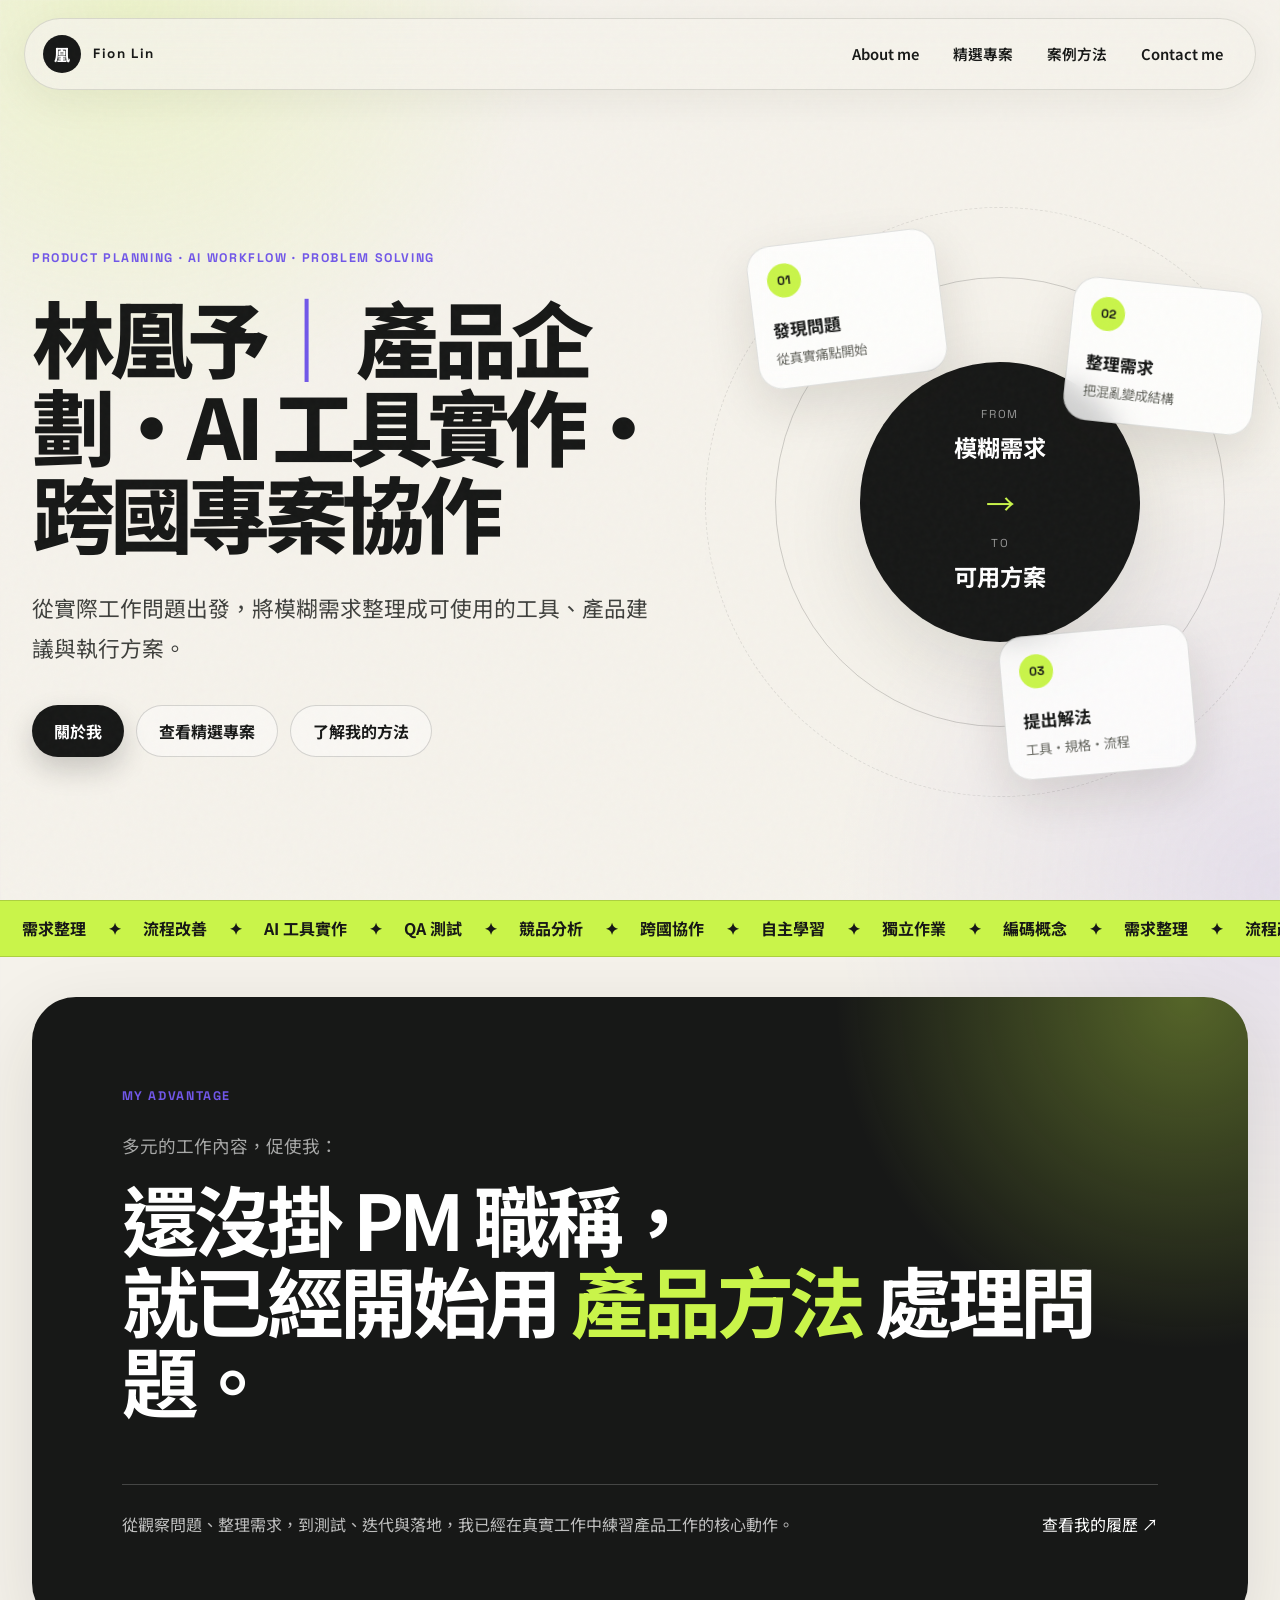
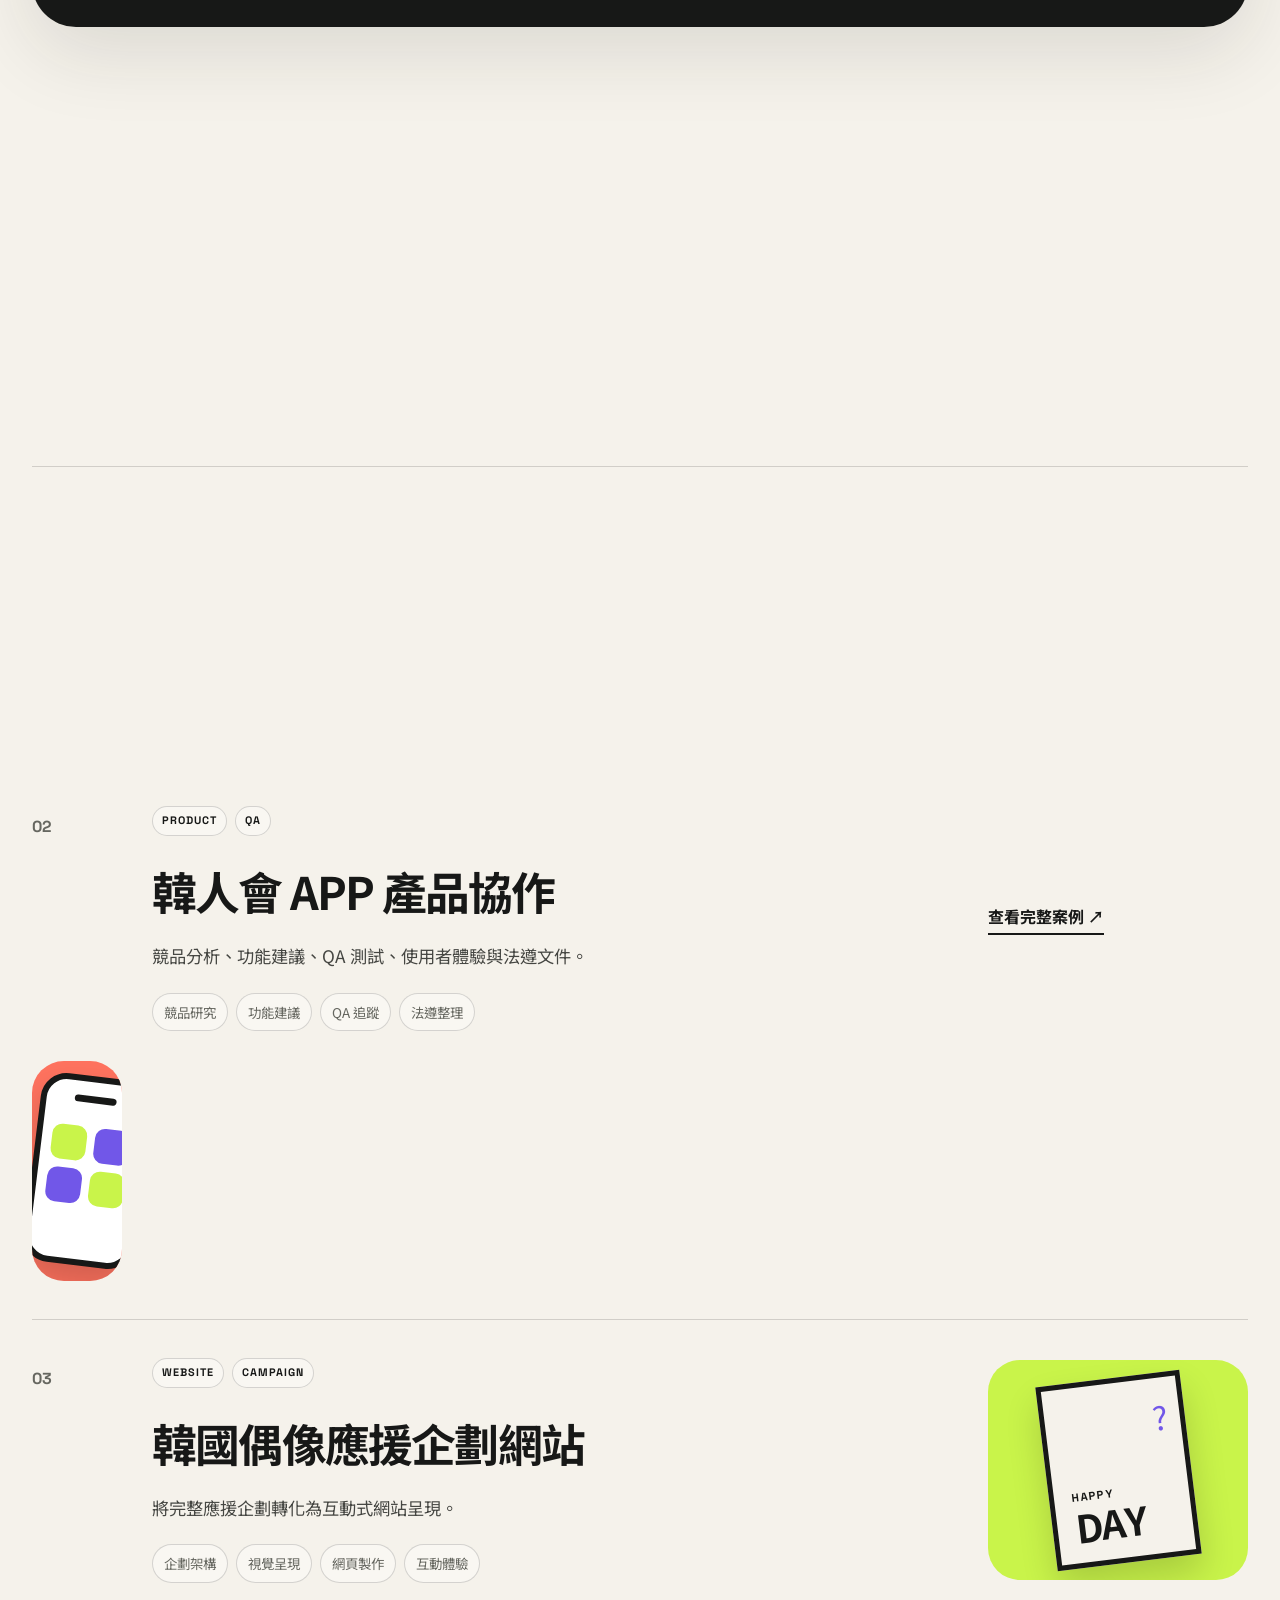
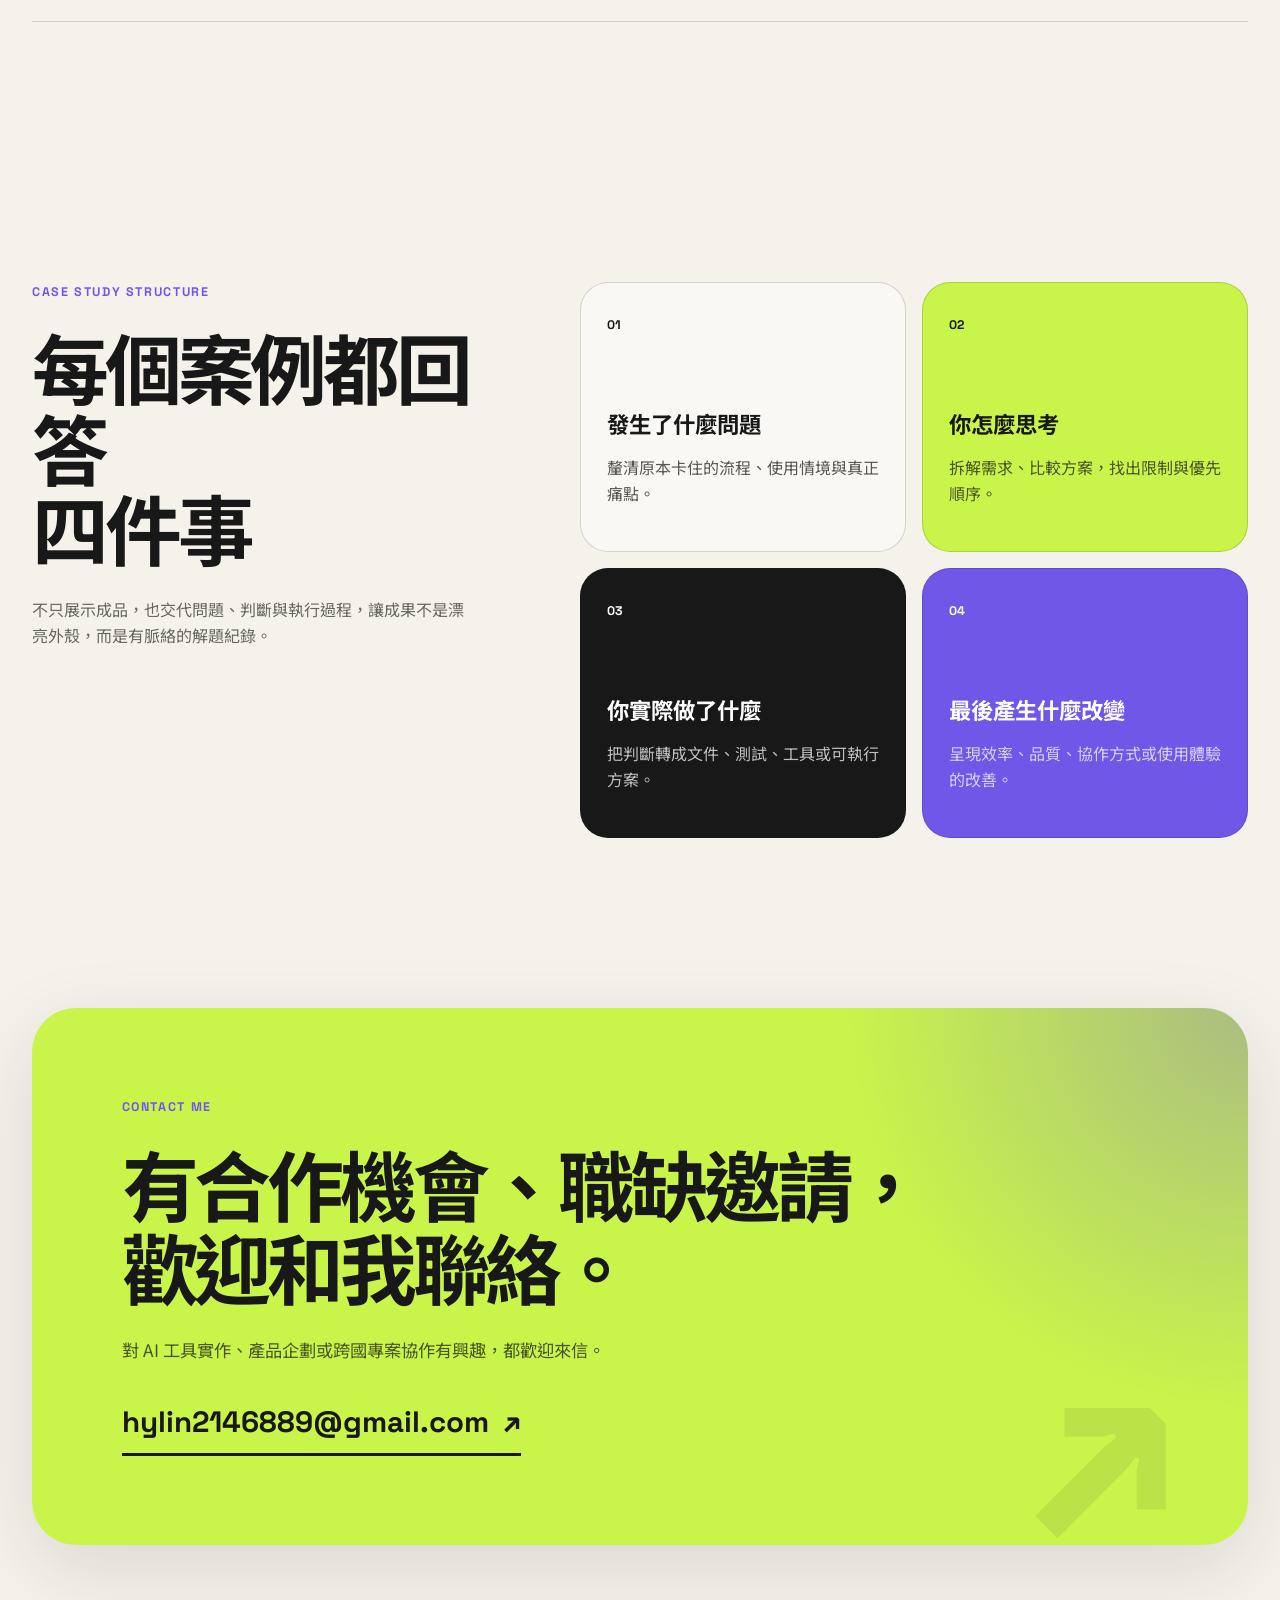
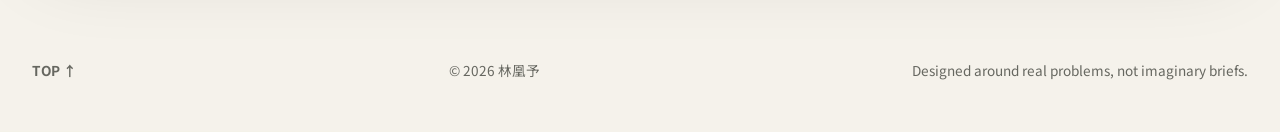
==== commit 567773c3: "Update index.html" ====
--- a/index.html
+++ b/index.html
@@ -206,31 +206,51 @@
     </div>
   </article>
 
-        <article class="project-card">
-          <div class="project-number">02</div>
-          <div class="project-content">
-            <div class="project-labels">
-              <span>PRODUCT</span>
-              <span>QA</span>
-            </div>
-            <h3>韓人會 APP 產品協作</h3>
-            <p>競品分析、功能建議、QA 測試、使用者體驗與法遵文件。</p>
-            <div class="project-details">
-              <span>競品研究</span>
-              <span>功能建議</span>
-              <span>QA 追蹤</span>
-              <span>法遵整理</span>
-            </div>
-          </div>
-          <div class="project-icon phone-icon" aria-hidden="true">
-            <div class="phone-shell">
-              <div class="phone-notch"></div>
-              <div class="phone-grid">
-                <i></i><i></i><i></i><i></i>
-              </div>
-            </div>
-          </div>
-        </article>
+<article class="project-card">
+  <div class="project-number">02</div>
+
+  <div class="project-content">
+    <div class="project-labels">
+      <span>PRODUCT</span>
+      <span>QA</span>
+    </div>
+
+    <h3>韓人會 APP 產品協作</h3>
+
+    <p>
+      競品分析、功能建議、QA 測試、使用者體驗與法遵文件。
+    </p>
+
+    <div class="project-details">
+      <span>競品研究</span>
+      <span>功能建議</span>
+      <span>QA 追蹤</span>
+      <span>法遵整理</span>
+    </div>
+  </div>
+
+  <div class="project-actions">
+    <a
+      class="project-action-link"
+      href="project-association-app.html"
+    >
+      查看完整案例 ↗
+    </a>
+  </div>
+
+  <div class="project-icon phone-icon" aria-hidden="true">
+    <div class="phone-shell">
+      <div class="phone-notch"></div>
+
+      <div class="phone-grid">
+        <i></i>
+        <i></i>
+        <i></i>
+        <i></i>
+      </div>
+    </div>
+  </div>
+</article>
 
         <article class="project-card">
           <div class="project-number">03</div>
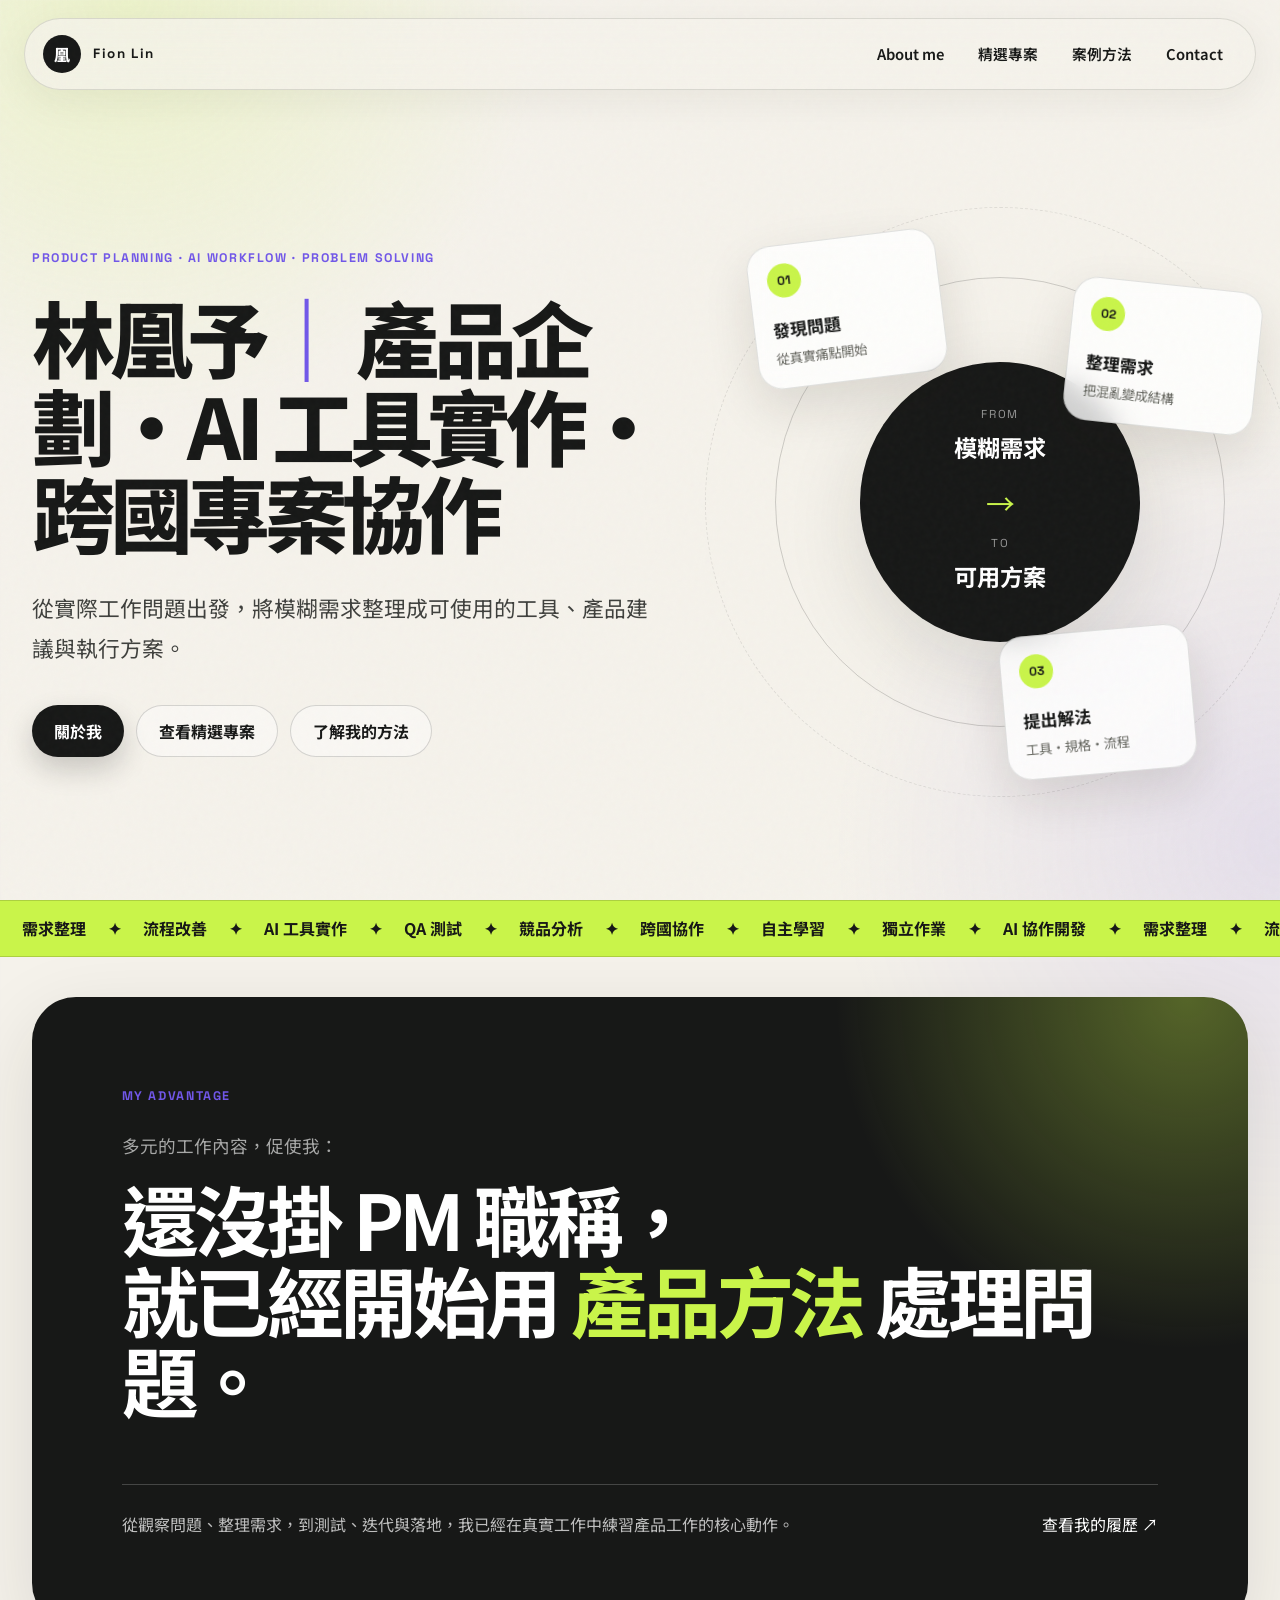
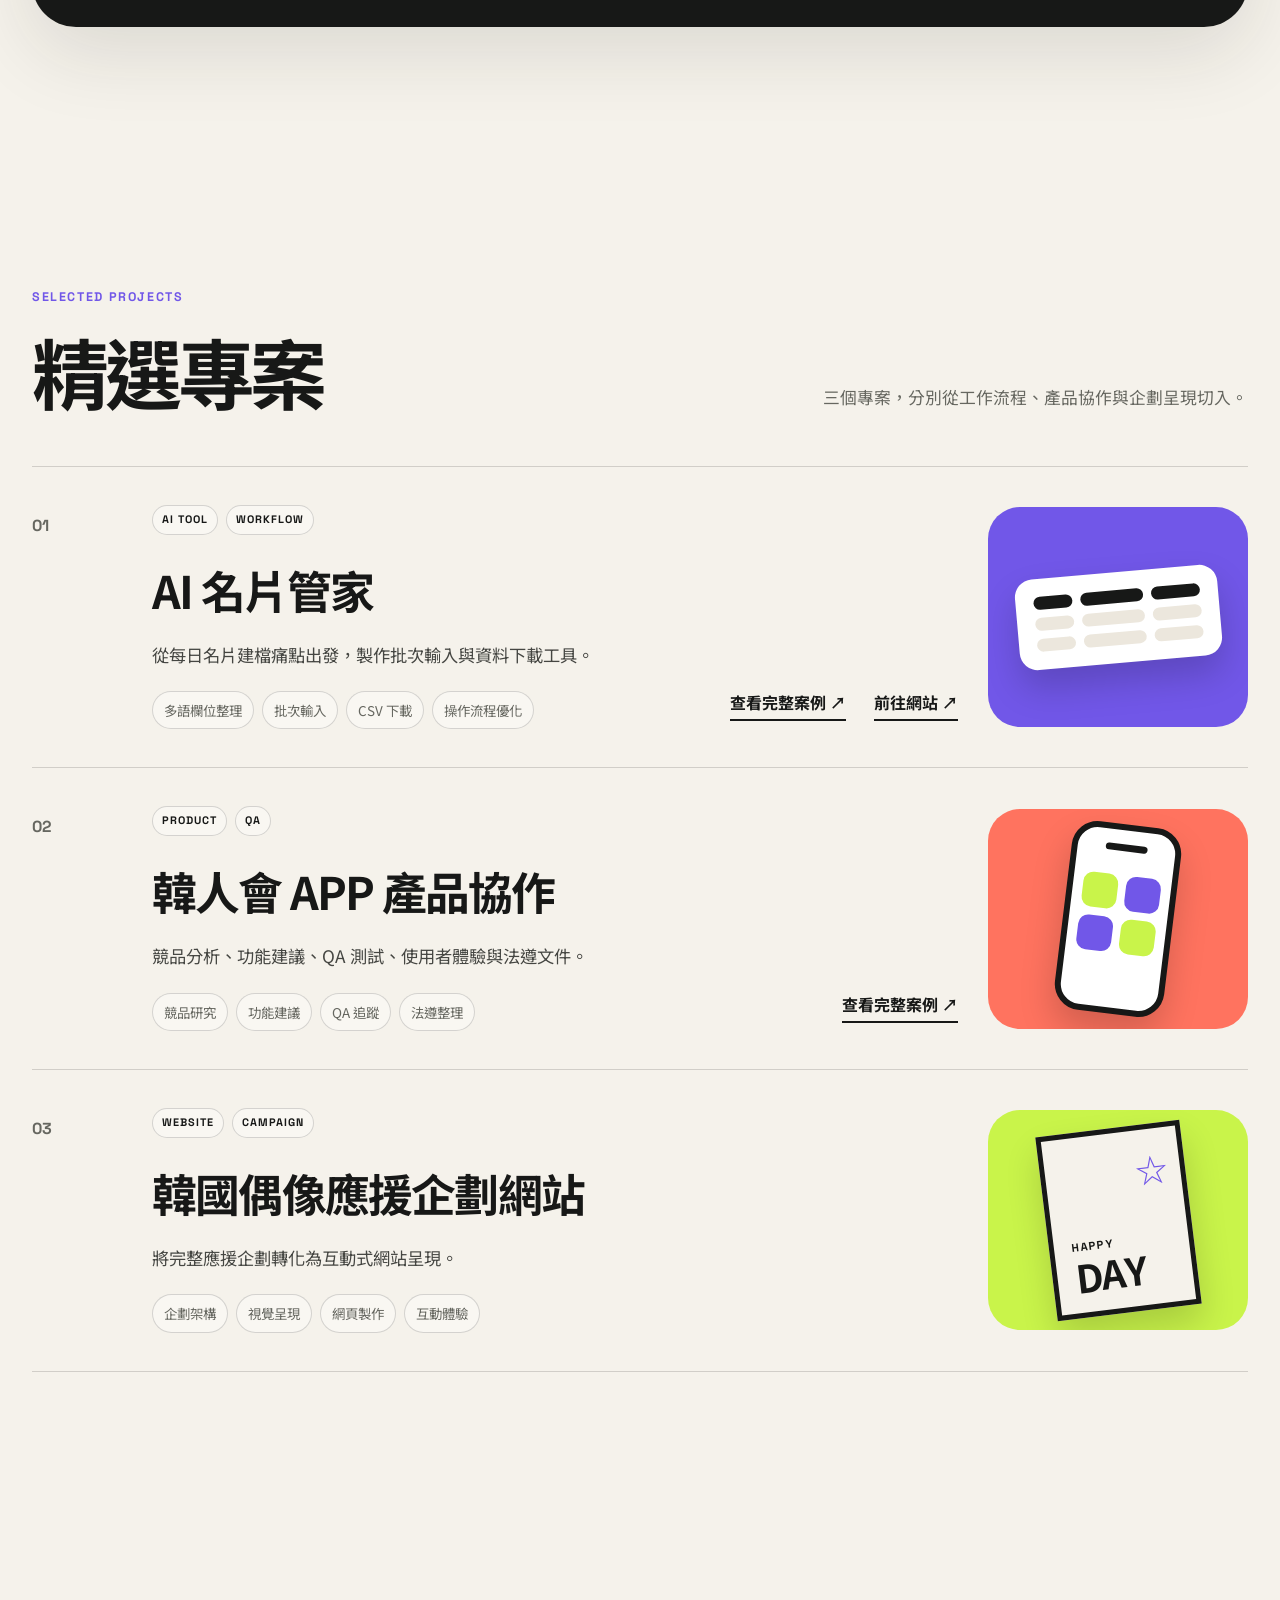
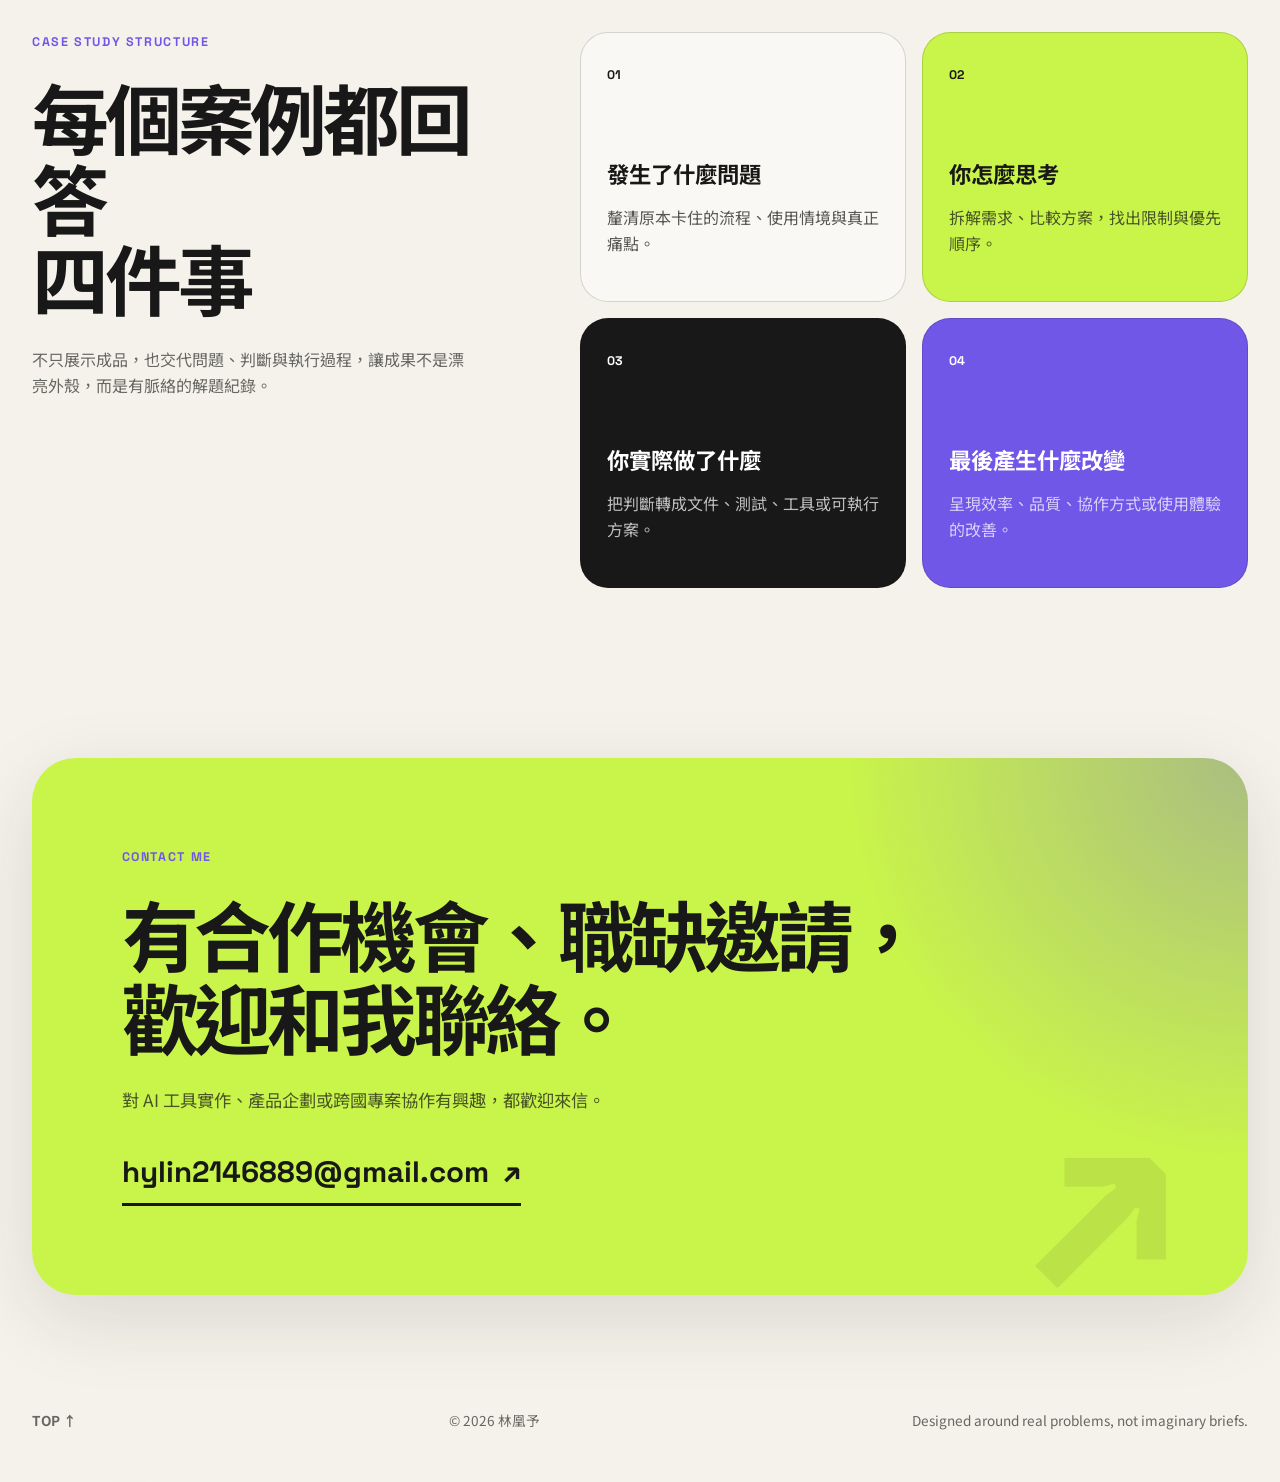
==== commit 0f91bf11: "Update index.html" ====
--- a/index.html
+++ b/index.html
@@ -28,7 +28,7 @@
       <a href="#introduce">About me</a>
       <a href="#projects">精選專案</a>
       <a href="#method">案例方法</a>
-      <a href="#contact">Contact me</a>
+      <a href="#contact">Contact</a>
   
     </nav>
   </header>
@@ -97,7 +97,7 @@
         <span>跨國協作</span><i>✦</i>
         <span>自主學習</span><i>✦</i>
         <span>獨立作業</span><i>✦</i>
-        <span>編碼概念</span><i>✦</i>
+        <span>AI 協作開發</span><i>✦</i>
         <span>需求整理</span><i>✦</i>
         <span>流程改善</span><i>✦</i>
         <span>AI 工具實作</span><i>✦</i>
@@ -272,7 +272,7 @@
             <div class="poster">
               <span>HAPPY</span>
               <strong>DAY</strong>
-              <i>?</i>
+              <i>☆</i>
             </div>
           </div>
         </article>
--- a/styles.css
+++ b/styles.css
@@ -1056,10 +1056,9 @@
   transform: translateY(-3px);
 }
 
-/* ===== FIX: AI 名片專案按鈕與圖示位置 =====
-   只調整第一個專案，不影響第 02、03 個專案與其他區塊。
-*/
-.project-list > .project-card:first-child {
+
+/* ===== 通用專案卡片：有 project-actions 的專案自動使用四欄 ===== */
+.project-card:has(.project-actions) {
   grid-template-columns:
     90px
     minmax(0, 1fr)
@@ -1067,14 +1066,14 @@
     260px;
 }
 
-.project-list > .project-card:first-child .project-actions {
+.project-card:has(.project-actions) .project-actions {
   grid-column: 3;
   grid-row: 1;
-align-self: end;
-padding-bottom: 8px;
-}
-
-.project-list > .project-card:first-child .project-icon {
+  align-self: end;
+  padding-bottom: 8px;
+}
+
+.project-card:has(.project-actions) .project-icon {
   grid-column: 4;
   grid-row: 1;
   width: 260px;
@@ -1082,22 +1081,24 @@
 }
 
 @media (max-width: 1080px) {
-  .project-list > .project-card:first-child {
+  .project-card:has(.project-actions) {
     grid-template-columns:
       70px
       minmax(0, 1fr)
       220px;
   }
 
-  .project-list > .project-card:first-child .project-actions {
+  .project-card:has(.project-actions) .project-actions {
     grid-column: 2;
     grid-row: 2;
+    align-self: start;
     flex-wrap: wrap;
     gap: 18px;
     margin-top: 4px;
-  }
-
-  .project-list > .project-card:first-child .project-icon {
+    padding-bottom: 0;
+  }
+
+  .project-card:has(.project-actions) .project-icon {
     grid-column: 3;
     grid-row: 1 / span 2;
     width: 220px;
@@ -1105,17 +1106,17 @@
 }
 
 @media (max-width: 760px) {
-  .project-list > .project-card:first-child {
+  .project-card:has(.project-actions) {
     grid-template-columns: 46px minmax(0, 1fr);
   }
 
-  .project-list > .project-card:first-child .project-actions {
+  .project-card:has(.project-actions) .project-actions {
     grid-column: 2;
     grid-row: auto;
     white-space: normal;
   }
 
-  .project-list > .project-card:first-child .project-icon {
+  .project-card:has(.project-actions) .project-icon {
     grid-column: 1 / -1;
     grid-row: auto;
     width: 100%;
